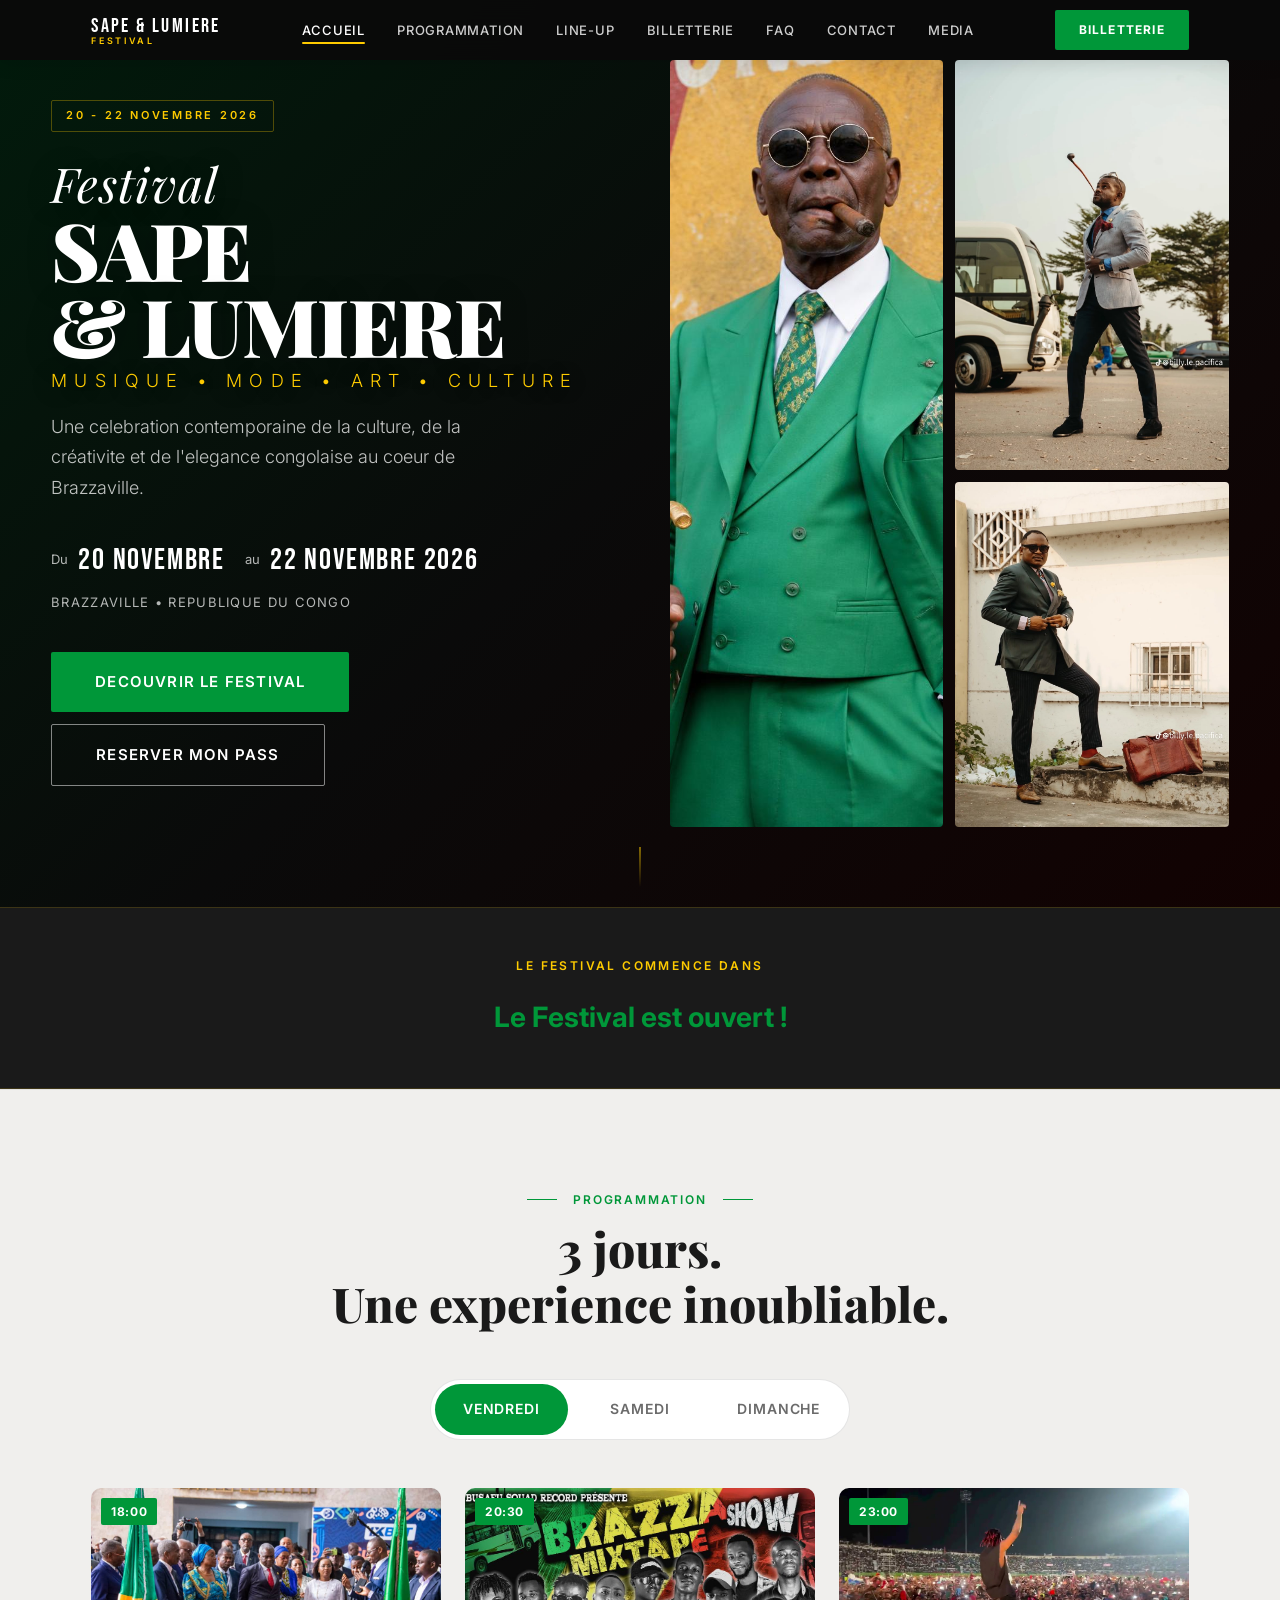
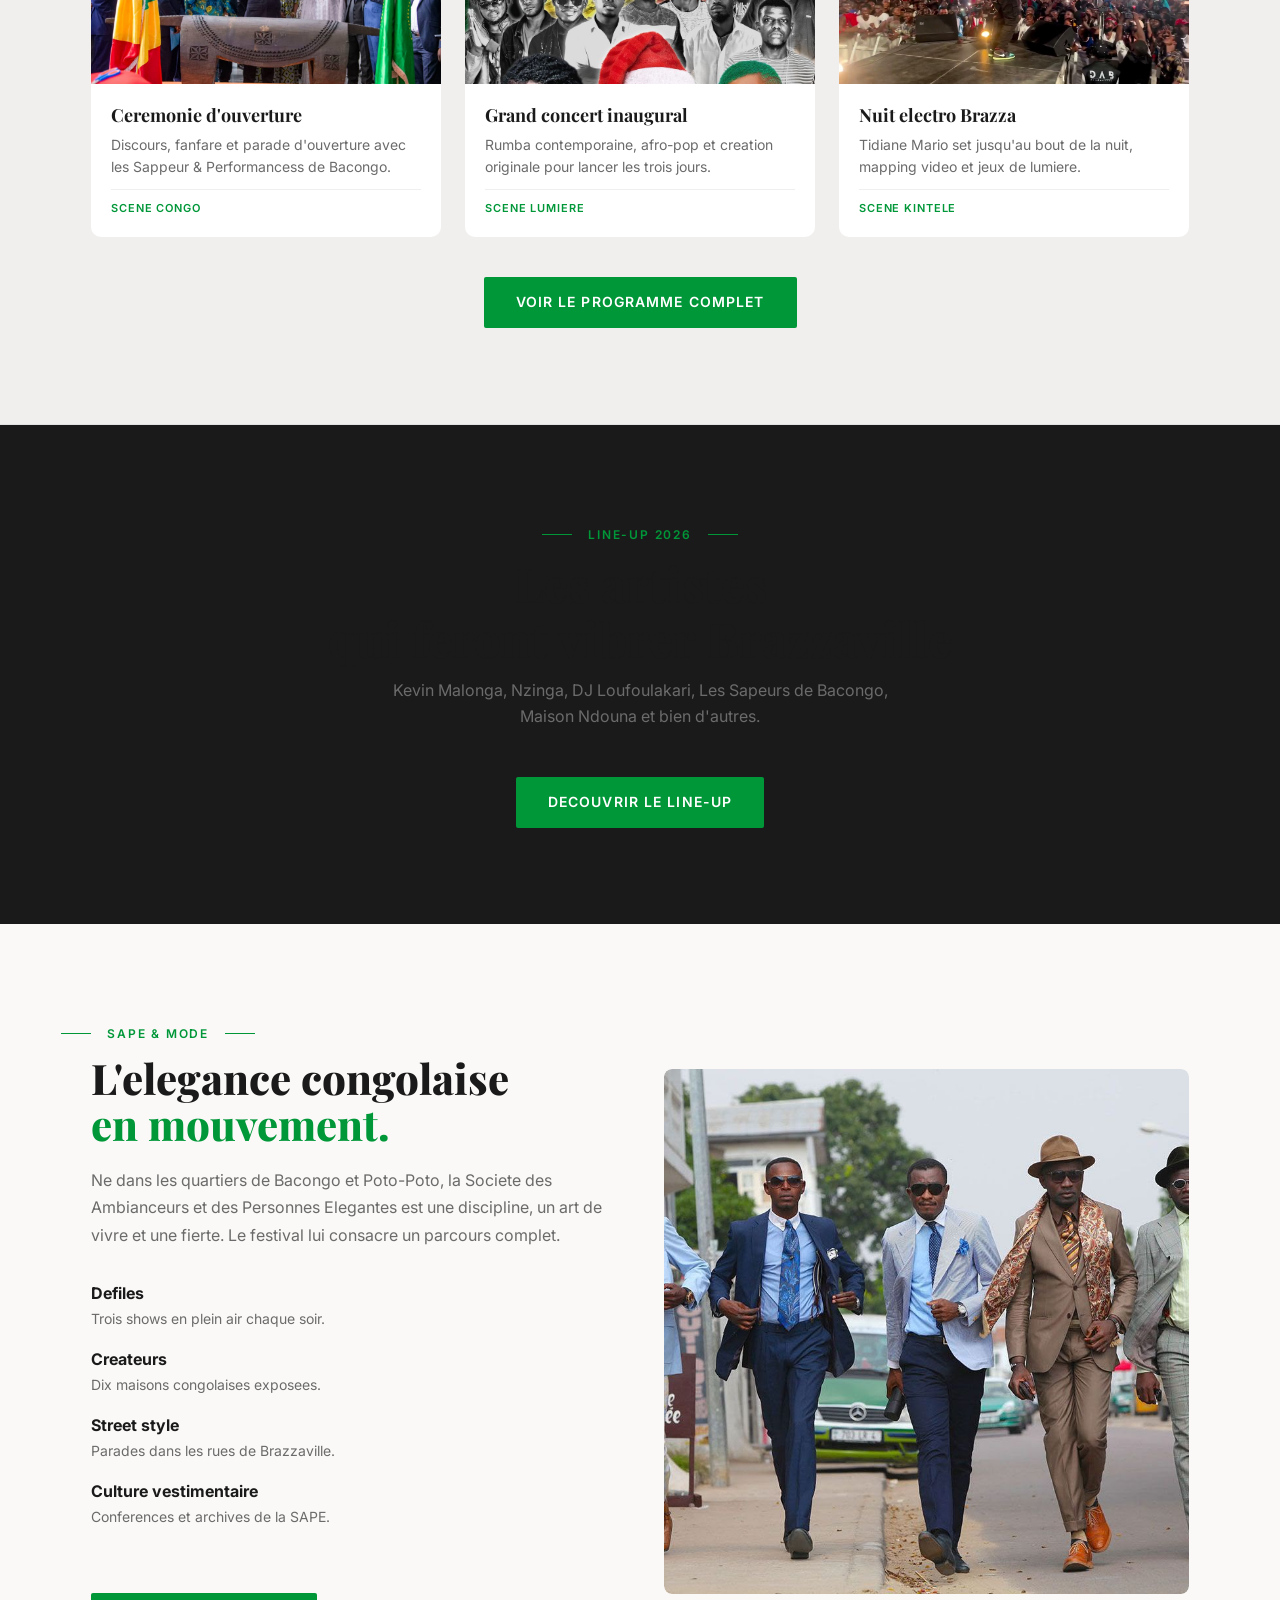
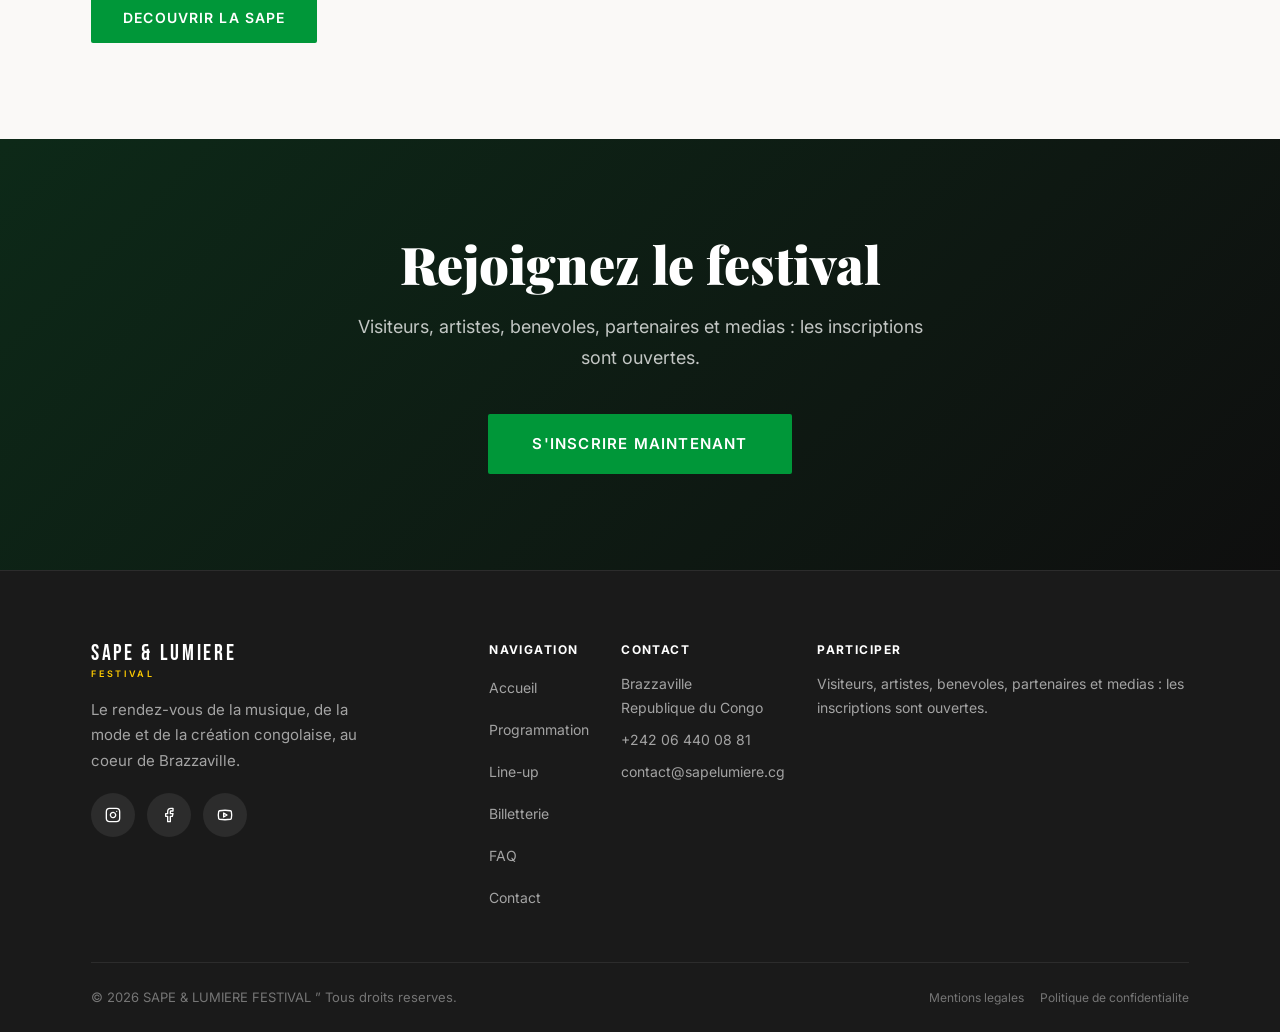
==== index.html @ 370b6640 "fix: corriger le format de la date dans la section héro" ====
﻿<!doctype html>
<html lang="fr">
  <head>
    <meta charset="UTF-8" />
    <meta name="viewport" content="width=device-width, initial-scale=1.0" />
    <title>Festival SAPE & LUMIERE ” Brazzaville, Congo</title>
    <meta
      name="description"
      content="Trois jours de musique, mode, art et culture Ã  Brazzaville. DÃ©couvrez la programmation, le line-up et rÃ©servez votre pass au festival SAPE & LUMIERE."
    />
    <meta
      property="og:title"
      content="Festival SAPE & LUMIERE ” Brazzaville, Congo"
    />
    <meta
      property="og:description"
      content="Une célebration contemporaine de la créativité et de l'élégance congolaise, du vendredi au dimanche à Brazzaville."
    />
    <meta property="og:type" content="website" />
    <meta name="twitter:card" content="summary_large_image" />
    <link rel="icon" href="public/favicon.ico" />
    <link rel="preconnect" href="https://fonts.googleapis.com" />
    <link rel="preconnect" href="https://fonts.gstatic.com" crossorigin />
    <link
      href="https://fonts.googleapis.com/css2?family=Bebas+Neue&family=Inter:wght@300;400;500;600;700;800&family=Playfair+Display:ital,wght@0,400;0,700;0,800;0,900;1,400&display=swap"
      rel="stylesheet"
    />
    <link rel="stylesheet" href="css/style.css" />
  </head>
  <body>
    <!-- HEADER -->
    <header class="header header--scrolled">
      <div class="header_inner">
        <a href="index.html" class="header_logo">
          <span class="header_logo-main">SAPE &amp; LUMIERE</span>
          <span class="header_logo-sub">Festival</span>
        </a>
        <nav class="header_nav">
          <ul class="header_menu">
            <li><a href="index.html" class="header_link active">Accueil</a></li>
            <li>
              <a href="#" class="header_link">Programmation</a>
            </li>
            <li><a href="#" class="header_link">Line-up</a></li>
            <li>
              <a href="#" class="header_link">Billetterie</a>
            </li>
            <li><a href="#" class="header_link">FAQ</a></li>
            <li><a href="#" class="header_link">Contact</a></li>
            <li><a href="#" class="header_link">Media</a></li>
          </ul>
        </nav>
        <a href="#" class="header_cta">Billetterie</a>
        <button
          class="header_hamburger"
          aria-label="Ouvrir le menu"
          aria-expanded="false"
        >
          <span class="header_hamburger-line"></span>
          <span class="header_hamburger-line"></span>
          <span class="header_hamburger-line"></span>
        </button>
      </div>
    </header>

    <!-- MOBILE MENU -->
    <div class="mobile-menu">
      <div class="mobile-menu_overlay"></div>
      <div class="mobile-menu_panel">
        <button class="mobile-menu_close" aria-label="Fermer le menu">
          &times;
        </button>
        <nav class="mobile-menu_list">
          <a href="index.html" class="mobile-menu_link">Accueil</a>
          <a href="#" class="mobile-menu_link">Programmation</a>
          <a href="#" class="mobile-menu_link">Line-up</a>
          <a href="#" class="mobile-menu_link">Billetterie</a>
          <a href="#" class="mobile-menu_link">FAQ</a>
          <a href="#" class="mobile-menu_link">Contact</a>
          <a href="#" class="mobile-menu_link">Media</a>
        </nav>
        <a href="#" class="mobile-menu_cta">Reserver mon pass</a>
      </div>
    </div>

    <main id="accueil">
      <!-- HERO -->
      <section class="hero">
        <div class="hero_bg"></div>
        <div class="hero_gradient"></div>
        <div class="hero_inner">
          <div class="hero_content">
            <span class="hero_badge">20 - 22 Novembre 2026</span>
            <h1 class="hero_title">
              <span class="hero_title-line hero_title-line--1">Festival</span>
              <span class="hero_title-line hero_title-line--2"
                >SAPE<br />&amp; LUMIERE</span
              >
              <span class="hero_title-line hero_title-line--3"
                >Musique &bull; Mode &bull; Art &bull; Culture</span
              >
            </h1>
            <p class="hero_tagline">
              Une celebration contemporaine de la culture, de la créativite et
              de l'elegance congolaise au coeur de Brazzaville.
            </p>
            <div class="hero_details">
              <div class="hero_date">
                <span class="hero_date-label">Du</span>
                <span class="hero_date-value">20 Novembre</span>
                <span class="hero_date-sep"></span>
                <span class="hero_date-label">au</span>
                <span class="hero_date-value">22 Novembre 2026</span>
              </div>
              <p class="hero_location">
                Brazzaville &bull; Republique du Congo
              </p>
            </div>
            <div class="hero_actions">
              <a href="#" class="btn btn--primary btn--lg"
                >Decouvrir le festival</a
              >
              <a href="#" class="btn btn--outline btn--lg">Reserver mon pass</a>
            </div>
          </div>
          <div class="hero_gallery">
            <div class="hero_gallery-item">
              <img
                class="hero_gallery-img"
                src="assets/images/sapeur-hero.jpg"
                alt="Sapeurs de Brazzaville"
                loading="eager"
                decoding="async"
              />
            </div>
            <div class="hero_gallery-item">
              <img
                class="hero_gallery-img"
                src="assets/images/fashion.jpg"
                alt="Mode et Sape"
                loading="lazy"
                decoding="async"
              />
            </div>
            <div class="hero_gallery-item">
              <img
                class="hero_gallery-img"
                src="assets/images/dance.jpg"
                alt="Danse et musique"
                loading="lazy"
                decoding="async"
              />
            </div>
          </div>
        </div>
        <div class="hero_scroll">
          <span class="hero_scroll-line"></span>
        </div>
      </section>

      <!-- COUNTDOWN -->
      <section class="countdown">
        <div class="container countdown_inner">
          <p class="countdown_label">Le festival commence dans</p>
          <div class="countdown_grid" id="countdown-timer" aria-live="polite">
            <div class="countdown_block">
              <span class="countdown_number">--</span>
              <span class="countdown_unit">Jours</span>
            </div>
            <span class="countdown_sep">:</span>
            <div class="countdown_block">
              <span class="countdown_number">--</span>
              <span class="countdown_unit">Heures</span>
            </div>
            <span class="countdown_sep">:</span>
            <div class="countdown_block">
              <span class="countdown_number">--</span>
              <span class="countdown_unit">Minutes</span>
            </div>
            <span class="countdown_sep">:</span>
            <div class="countdown_block">
              <span class="countdown_number">--</span>
              <span class="countdown_unit">Secondes</span>
            </div>
          </div>
        </div>
      </section>

      <!-- PROGRAMMATION TEASER -->
      <section class="programmation">
        <div class="container">
          <div class="section-header">
            <span class="section-header_tag">Programmation</span>
            <h2 class="section-header_title">
              3 jours.<br />Une experience inoubliable.
            </h2>
          </div>
          <div
            class="programmation_tabs"
            role="tablist"
            aria-label="Jours du festival"
          >
            <button
              class="programmation_tab active"
              data-day="Vendredi"
              role="tab"
              aria-selected="true"
            >
              Vendredi
            </button>
            <button
              class="programmation_tab"
              data-day="Samedi"
              role="tab"
              aria-selected="false"
            >
              Samedi
            </button>
            <button
              class="programmation_tab"
              data-day="Dimanche"
              role="tab"
              aria-selected="false"
            >
              Dimanche
            </button>
          </div>
          <div id="program-list" class="programmation_list"></div>
          <div style="text-align: center; margin-top: 40px">
            <a href="#" class="btn btn--primary">Voir le programme complet</a>
          </div>
        </div>
      </section>

      <!-- LINE-UP TEASER -->
      <section class="lineup">
        <div class="container">
          <div class="section-header">
            <span class="section-header_tag">Line-up 2026</span>
            <h2 class="section-header_title">
              Les artistes<br />qui feront vibrer Brazzaville
            </h2>
            <p class="section-header_desc">
              Kevin Malonga, Nzinga, DJ Loufoulakari, Les Sapeurs de Bacongo,
              Maison Ndouna et bien d'autres.
            </p>
          </div>
          <div style="text-align: center">
            <a href="#" class="btn btn--primary">Decouvrir le line-up</a>
          </div>
        </div>
      </section>

      <!-- SAPE & MODE -->
      <section class="sape">
        <div class="container">
          <div class="sape_inner">
            <div class="sape_text">
              <span class="section-header_tag">Sape &amp; mode</span>
              <h2 class="sape_title">
                L'elegance congolaise<br /><span class="sape_accent"
                  >en mouvement.</span
                >
              </h2>
              <p class="sape_desc">
                Ne dans les quartiers de Bacongo et Poto-Poto, la Societe des
                Ambianceurs et des Personnes Elegantes est une discipline, un
                art de vivre et une fierte. Le festival lui consacre un parcours
                complet.
              </p>
              <ul class="sape_list">
                <li class="sape_list-item">
                  <strong>Defiles</strong>
                  <p>Trois shows en plein air chaque soir.</p>
                </li>
                <li class="sape_list-item">
                  <strong>Createurs</strong>
                  <p>Dix maisons congolaises exposees.</p>
                </li>
                <li class="sape_list-item">
                  <strong>Street style</strong>
                  <p>Parades dans les rues de Brazzaville.</p>
                </li>
                <li class="sape_list-item">
                  <strong>Culture vestimentaire</strong>
                  <p>Conferences et archives de la SAPE.</p>
                </li>
              </ul>
              <a href="#" class="btn btn--primary" style="margin-top: 2rem"
                >Decouvrir la SAPE</a
              >
            </div>
            <div class="sape_image">
              <img
                src="assets/images/sape-street.jpeg"
                alt="Sapeurs en pleine parade dans les rues de Brazzaville"
                loading="lazy"
                decoding="async"
              />
            </div>
          </div>
        </div>
      </section>

      <!-- INSCRIPTION CTA -->
      <section class="inscription">
        <div class="container inscription_inner">
          <h2 class="inscription_title">Rejoignez le festival</h2>
          <p class="inscription_desc">
            Visiteurs, artistes, benevoles, partenaires et medias : les
            inscriptions sont ouvertes.
          </p>
          <div class="inscription_action">
            <a href="#" class="btn btn--primary btn--lg"
              >S'inscrire maintenant</a
            >
          </div>
        </div>
      </section>

      <!-- PARTENAIRES -->
      <!--section
        class="partenaires"
        style="padding-top: calc(var(--header-h) + 40px)"
      >
        <div class="container">
          <div class="section-header">
            <span class="section-header_tag">Partenaires</span>
            <h2 class="section-header_title">Ils nous font confiance</h2>
            <p class="section-header_desc">
              Sponsors, partenaires institutionnels et medias accompagnent la
              premiere edition.
            </p>
          </div>
          <div class="partenaires_grid">
            <div class="partenaire-card revealed">
              <img
                class="partenaire-card_logo"
                src="assets/partenaire/logo-unesco.jpg"
                alt="UNESCO"
                loading="lazy"
                decoding="async"
              />
            </div>
            <div class="partenaire-card revealed">
              <img
                class="partenaire-card_logo"
                src="assets/partenaire/congo-telecom-logo.webp"
                alt="Congo Telecom"
                loading="lazy"
                decoding="async"
              />
            </div>
            <div class="partenaire-card revealed">
              <img
                class="partenaire-card_logo"
                src="assets/partenaire/bci.png"
                alt="BCI"
                loading="lazy"
                decoding="async"
              />
            </div>
            <div class="partenaire-card revealed">
              <img
                class="partenaire-card_logo"
                src="assets/partenaire/Airtel_logo.jpg"
                alt="Airtel"
                loading="lazy"
                decoding="async"
              />
            </div>
            <div class="partenaire-card revealed">
              <img
                class="partenaire-card_logo"
                src="assets/partenaire/Logo_TotalEnergies.svg"
                alt="TotalEnergies"
                loading="lazy"
                decoding="async"
              />
            </div>
            <div class="partenaire-card revealed">
              <img
                class="partenaire-card_logo"
                src="assets/partenaire/logo-nsia.webp"
                alt="NSIA"
                loading="lazy"
                decoding="async"
              />
            </div>
            <div class="partenaire-card revealed">
              <img
                class="partenaire-card_logo"
                src="assets/partenaire/arpce.png"
                alt="ARPCE"
                loading="lazy"
                decoding="async"
              />
            </div>
            <div class="partenaire-card revealed">
              <img
                class="partenaire-card_logo"
                src="assets/partenaire/snpc.webp"
                alt="SNPC"
                loading="lazy"
                decoding="async"
              />
            </div>
            <div class="partenaire-card revealed">
              <img
                class="partenaire-card_logo"
                src="assets/partenaire/Ocean-du-Nord.png"
                alt="Ocean du Nord"
                loading="lazy"
                decoding="async"
              />
            </div>
            <div class="partenaire-card revealed">
              <img
                class="partenaire-card_logo"
                src="assets/partenaire/canal.png"
                alt="Canal"
                loading="lazy"
                decoding="async"
              />
            </div>
            <div class="partenaire-card revealed">
              <img
                class="partenaire-card_logo"
                src="assets/partenaire/logo_francophonie.png"
                alt="Francophonie"
                loading="lazy"
                decoding="async"
              />
            </div>
            <div class="partenaire-card revealed">
              <img
                class="partenaire-card_logo"
                src="assets/partenaire/armoirie-congo.png"
                alt="Armoiries du Congo"
                loading="lazy"
                decoding="async"
              />
            </div>
            <div class="partenaire-card revealed">
              <img
                class="partenaire-card_logo"
                src="assets/partenaire/logo-vivalcongo-1.jpg"
                alt="Viva l'Congo"
                loading="lazy"
                decoding="async"
              />
            </div>
            <div class="partenaire-card revealed">
              <img
                class="partenaire-card_logo"
                src="assets/partenaire/Logo_Mayo.png"
                alt="Mayo"
                loading="lazy"
                decoding="async"
              />
            </div>
          </div>
        </div>
      </section-->
    </main>

    <!-- FOOTER -->
    <footer class="footer">
      <div class="container">
        <div class="footer_top">
          <div>
            <div class="footer_logo">
              <span class="footer_logo-main">SAPE &amp; LUMIERE</span>
              <span class="footer_logo-sub">Festival</span>
            </div>
            <p class="footer_tagline">
              Le rendez-vous de la musique, de la mode et de la création
              congolaise, au coeur de Brazzaville.
            </p>
            <div class="footer_socials">
              <a href="#" class="footer_social" aria-label="Instagram">
                <svg
                  xmlns="http://www.w3.org/2000/svg"
                  width="16"
                  height="16"
                  viewBox="0 0 24 24"
                  fill="none"
                  stroke="currentColor"
                  stroke-width="2"
                  stroke-linecap="round"
                  stroke-linejoin="round"
                >
                  <rect width="20" height="20" x="2" y="2" rx="5" ry="5" />
                  <path d="M16 11.37A4 4 0 1 1 12.63 8 4 4 0 0 1 16 11.37z" />
                  <line x1="17.5" x2="17.51" y1="6.5" y2="6.5" />
                </svg>
              </a>
              <a href="#" class="footer_social" aria-label="Facebook">
                <svg
                  xmlns="http://www.w3.org/2000/svg"
                  width="16"
                  height="16"
                  viewBox="0 0 24 24"
                  fill="none"
                  stroke="currentColor"
                  stroke-width="2"
                  stroke-linecap="round"
                  stroke-linejoin="round"
                >
                  <path
                    d="M18 2h-3a5 5 0 0 0-5 5v3H7v4h3v8h4v-8h3l1-4h-4V7a1 1 0 0 1 1-1h3z"
                  />
                </svg>
              </a>
              <a href="#" class="footer_social" aria-label="YouTube">
                <svg
                  xmlns="http://www.w3.org/2000/svg"
                  width="16"
                  height="16"
                  viewBox="0 0 24 24"
                  fill="none"
                  stroke="currentColor"
                  stroke-width="2"
                  stroke-linecap="round"
                  stroke-linejoin="round"
                >
                  <path
                    d="M2.5 17a24.12 24.12 0 0 1 0-10 2 2 0 0 1 1.4-1.4 49.56 49.56 0 0 1 16.2 0A2 2 0 0 1 21.5 7a24.12 24.12 0 0 1 0 10 2 2 0 0 1-1.4 1.4 49.55 49.55 0 0 1-16.2 0A2 2 0 0 1 2.5 17"
                  />
                  <path d="m10 15 5-3-5-3z" />
                </svg>
              </a>
            </div>
          </div>
          <div class="footer_nav">
            <div>
              <h4 class="footer_col-title">Navigation</h4>
              <ul class="footer_list">
                <li><a href="index.html">Accueil</a></li>
                <li><a href="#">Programmation</a></li>
                <li><a href="#">Line-up</a></li>
                <li><a href="#">Billetterie</a></li>
                <li><a href="#">FAQ</a></li>
                <li><a href="#">Contact</a></li>
              </ul>
            </div>
            <div>
              <h4 class="footer_col-title">Contact</h4>
              <p class="footer_address">Brazzaville<br />Republique du Congo</p>
              <p class="footer_address">
                <a
                  href="https://wa.me/242064400881"
                  target="_blank"
                  rel="noopener noreferrer"
                  style="color: inherit"
                  >+242 06 440 08 81</a
                >
              </p>
              <p class="footer_address">
                <a href="mailto:contact@sapelumiere.cg" style="color: inherit"
                  >contact@sapelumiere.cg</a
                >
              </p>
            </div>
            <div>
              <h4 class="footer_col-title">Participer</h4>
              <p class="footer_address">
                Visiteurs, artistes, benevoles, partenaires et medias : les
                inscriptions sont ouvertes.
              </p>
            </div>
          </div>
        </div>
        <div class="footer_bottom">
          <p class="footer_copy">
            &copy; 2026 SAPE &amp; LUMIERE FESTIVAL ” Tous droits reserves.
          </p>
          <div class="footer_legal">
            <a href="#">Mentions legales</a>
            <a href="#">Politique de confidentialite</a>
          </div>
        </div>
      </div>
    </footer>

    <!-- SCROLL TO TOP -->
    <button class="scroll-top" aria-label="Retour en haut">
      <svg
        xmlns="http://www.w3.org/2000/svg"
        width="20"
        height="20"
        viewBox="0 0 24 24"
        fill="none"
        stroke="currentColor"
        stroke-width="2"
        stroke-linecap="round"
        stroke-linejoin="round"
      >
        <path d="m18 15-6-6-6 6" />
      </svg>
    </button>

    <script src="js/main.js"></script>
  </body>
</html>
---- css/style.css ----
﻿/* ============================================================
   FESTIVAL SAPE & LUMIERE — Premium CSS
   Mobile-first | Fluid responsive | No frameworks
   ============================================================ */

/* --- RESET --- */
*, *::before, *::after { margin: 0; padding: 0; box-sizing: border-box; }
html { scroll-behavior: smooth; -webkit-text-size-adjust: 100%; scroll-padding-top: 80px; }
body {
  font-family: 'Inter', -apple-system, BlinkMacSystemFont, sans-serif;
  font-size: clamp(14px, 1rem + 0.2vw, 16px); line-height: 1.6;
  color: #1a1a1a; background: #faf9f7;
  -webkit-font-smoothing: antialiased; overflow-x: hidden;
}
img { max-width: 100%; height: auto; display: block; }
a { text-decoration: none; color: inherit; }
button { border: none; background: none; cursor: pointer; font: inherit; color: inherit; }
ul, ol { list-style: none; }
h1, h2, h3, h4 { font-family: 'Playfair Display', Georgia, serif; line-height: 1.15; overflow-wrap: break-word; }

/* --- VARIABLES --- */
:root {
  --green: #009739; --green-dark: #006b28;
  --yellow: #FECB00; --yellow-dark: #d4a800;
  --red: #CE1126; --red-dark: #a30d1e;
  --black: #0a0a0a; --anthracite: #1a1a1a; --charcoal: #2a2a2a;
  --gray: #6b6b6b; --gray-light: #b0b0b0; --gray-bg: #f0efed;
  --cream: #faf9f7; --white: #ffffff;
  --gold: #c9a84c; --gold-light: #e0c97f;
  --container: 1200px;
  --gutter: clamp(16px, 4vw, 60px);
  --header-h: 60px;
  --ease: cubic-bezier(0.25, 0.46, 0.45, 0.94);
  --ease-out: cubic-bezier(0.22, 0.61, 0.36, 1);
  --safe-top: env(safe-area-inset-top, 0px);
  --safe-bottom: env(safe-area-inset-bottom, 0px);
}

/* --- CONTAINER --- */
.container { width: 100%; max-width: var(--container); margin: 0 auto; padding-inline: var(--gutter); }

/* --- BUTTONS --- */
.btn {
  display: inline-flex; align-items: center; justify-content: center; gap: 10px;
  padding: clamp(12px, 2vw, 14px) clamp(20px, 4vw, 32px);
  font-family: 'Inter', sans-serif; font-size: clamp(12px, 1.4vw, 14px);
  font-weight: 600; letter-spacing: 0.08em; text-transform: uppercase;
  border-radius: 2px; transition: all 0.3s var(--ease); cursor: pointer;
  white-space: nowrap; min-height: 44px;
}
.btn--primary { background: var(--green); color: var(--white); }
.btn--primary:hover { background: var(--green-dark); transform: translateY(-1px); box-shadow: 0 8px 25px rgba(0,151,57,0.3); }
.btn--outline { background: transparent; color: var(--white); border: 1px solid rgba(255,255,255,0.5); }
.btn--outline:hover { border-color: var(--white); background: rgba(255,255,255,0.1); }
.btn--whatsapp { background: #25d366; color: var(--white); width: 100%; }
.btn--whatsapp:hover { background: #1da851; transform: translateY(-1px); box-shadow: 0 8px 25px rgba(37,211,102,0.3); }
.btn--lg { padding: clamp(14px, 2.5vw, 18px) clamp(28px, 5vw, 44px); font-size: clamp(13px, 1.5vw, 15px); }
.btn_icon { width: 20px; height: 20px; flex-shrink: 0; }

/* --- SECTION HEADER --- */
.section-header { text-align: center; margin-bottom: clamp(24px, 5vw, 48px); }
.section-header_tag {
  display: inline-block; font-family: 'Inter', sans-serif;
  font-size: clamp(10px, 1.2vw, 12px); font-weight: 600;
  letter-spacing: 0.15em; text-transform: uppercase; color: var(--green);
  margin-bottom: 12px; position: relative; padding: 0 16px;
}
.section-header_tag::before, .section-header_tag::after {
  content: ''; position: absolute; top: 50%; width: 30px; height: 1px; background: var(--green);
}
.section-header_tag::before { right: 100%; }
.section-header_tag::after { left: 100%; }
.section-header_title { font-size: clamp(24px, 5vw, 48px); font-weight: 800; color: var(--anthracite); margin-bottom: 12px; }
.section-header_desc { font-size: clamp(14px, 1.8vw, 16px); color: var(--gray); max-width: 520px; margin: 0 auto; line-height: 1.6; }
.section-header--light .section-header_tag { color: var(--yellow); }
.section-header--light .section-header_tag::before, .section-header--light .section-header_tag::after { background: var(--yellow); }
.section-header--light .section-header_title { color: var(--white); }
.section-header--light .section-header_desc { color: var(--gray-light); }

/* ============================================================
   HEADER
   ============================================================ */
.header {
  position: fixed; top: 0; left: 0; right: 0; z-index: 1000;
  height: var(--header-h); transition: all 0.35s var(--ease);
  background: transparent; padding-top: var(--safe-top);
}
.header--scrolled {
  background: rgba(10,10,10,0.95); backdrop-filter: blur(12px); -webkit-backdrop-filter: blur(12px);
  box-shadow: 0 1px 20px rgba(0,0,0,0.15);
}
.header_inner {
  display: flex; align-items: center; justify-content: space-between;
  max-width: var(--container); margin: 0 auto; padding-inline: var(--gutter); height: 100%;
}
.header_logo { display: flex; flex-direction: column; line-height: 1; }
.header_logo-main {
  font-family: 'Bebas Neue', 'Playfair Display', sans-serif; font-size: clamp(17px, 2.5vw, 20px);
  letter-spacing: 0.12em; color: var(--white); line-height: 1;
}
.header_logo-sub {
  font-family: 'Inter', sans-serif; font-size: clamp(7px, 1vw, 9px); font-weight: 600;
  letter-spacing: 0.3em; color: var(--yellow); text-transform: uppercase;
}
.header_nav { display: none; }
.header_menu { display: flex; gap: clamp(16px, 2.5vw, 32px); }
.header_link {
  font-size: clamp(11px, 1.2vw, 13px); font-weight: 500;
  letter-spacing: 0.06em; text-transform: uppercase;
  color: rgba(255,255,255,0.8); transition: color 0.3s;
  position: relative; padding: 4px 0;
}
.header_link:hover, .header_link.active { color: var(--white); }
.header_link.active::after {
  content: ''; position: absolute; bottom: -2px; left: 0; right: 0; height: 2px;
  background: var(--yellow); border-radius: 1px;
}
.header_cta {
  display: none; padding: 10px 24px; background: var(--green); color: var(--white);
  font-size: 12px; font-weight: 700; letter-spacing: 0.1em; text-transform: uppercase;
  border-radius: 2px; transition: all 0.3s var(--ease); min-height: 40px;
}
.header_cta:hover { background: var(--green-dark); }
.header_hamburger {
  display: flex; flex-direction: column; gap: 5px; padding: 8px;
  z-index: 10; min-width: 44px; min-height: 44px; align-items: center; justify-content: center;
}
.header_hamburger-line {
  width: 22px; height: 2px; background: var(--white); border-radius: 1px;
  transition: all 0.3s var(--ease);
}
.header_hamburger[aria-expanded="true"] .header_hamburger-line:nth-child(1) { transform: translateY(7px) rotate(45deg); }
.header_hamburger[aria-expanded="true"] .header_hamburger-line:nth-child(2) { opacity: 0; }
.header_hamburger[aria-expanded="true"] .header_hamburger-line:nth-child(3) { transform: translateY(-7px) rotate(-45deg); }

/* --- MOBILE MENU --- */
.mobile-menu { position: fixed; inset: 0; z-index: 2000; pointer-events: none; visibility: hidden; }
.mobile-menu.open { pointer-events: auto; visibility: visible; }
.mobile-menu_overlay {
  position: absolute; inset: 0; background: rgba(0,0,0,0.6); opacity: 0;
  transition: opacity 0.35s var(--ease);
}
.mobile-menu.open .mobile-menu_overlay { opacity: 1; }
.mobile-menu_panel {
  position: absolute; top: 0; right: 0; bottom: 0;
  width: min(85vw, 380px);
  background: var(--anthracite); transform: translateX(100%);
  transition: transform 0.4s var(--ease-out); padding: 24px;
  padding-top: calc(24px + var(--safe-top));
  padding-bottom: calc(24px + var(--safe-bottom));
  display: flex; flex-direction: column; overflow-y: auto; -webkit-overflow-scrolling: touch;
}
.mobile-menu.open .mobile-menu_panel { transform: translateX(0); }
.mobile-menu_close {
  align-self: flex-end; font-size: 32px; color: var(--white); padding: 8px;
  margin-bottom: 24px; min-width: 44px; min-height: 44px;
  display: flex; align-items: center; justify-content: center;
}
.mobile-menu_list { display: flex; flex-direction: column; }
.mobile-menu_link {
  padding: 14px 0; font-family: 'Playfair Display', serif;
  font-size: clamp(20px, 5vw, 22px); font-weight: 600; color: var(--white);
  border-bottom: 1px solid rgba(255,255,255,0.08); transition: color 0.3s;
  min-height: 48px; display: flex; align-items: center;
}
.mobile-menu_link:hover { color: var(--yellow); }
.mobile-menu_cta {
  display: block; margin-top: 24px; padding: 16px; text-align: center;
  background: var(--green); color: var(--white); font-size: 14px; font-weight: 700;
  letter-spacing: 0.1em; text-transform: uppercase; border-radius: 2px; min-height: 52px;
}

/* ============================================================
   HERO
   ============================================================ */
.hero {
  position: relative; min-height: 100vh; min-height: 100dvh;
  display: flex; align-items: center; overflow: hidden;
  padding: calc(var(--header-h) + var(--safe-top)) var(--gutter) clamp(40px, 8vw, 80px);
}
.hero_bg { position: absolute; inset: 0; z-index: 0; background: var(--black); }
.hero_gradient {
  position: absolute; inset: 0; z-index: 0;
  background: linear-gradient(135deg, rgba(0,30,12,0.85) 0%, rgba(10,10,10,0.9) 50%, rgba(20,0,0,0.8) 100%);
}
.hero_pattern { display: none; }
.hero_inner {
  position: relative; z-index: 1; width: 100%; max-width: var(--container);
  margin: 0 auto; display: grid; grid-template-columns: 1fr;
  gap: clamp(24px, 5vw, 48px); align-items: center;
}
.hero_content { text-align: left; }
.hero_badge {
  display: inline-block; font-size: clamp(9px, 1.2vw, 11px); font-weight: 600;
  letter-spacing: 0.25em; text-transform: uppercase; color: var(--yellow);
  border: 1px solid rgba(254,203,0,0.3); padding: 6px 14px;
  margin-bottom: clamp(16px, 3vw, 24px); border-radius: 2px;
}
.hero_title { margin-bottom: clamp(12px, 2.5vw, 20px); }
.hero_title-line {
  display: block; font-family: 'Playfair Display', serif; color: var(--white);
  text-shadow: 0 2px 30px rgba(0,0,0,0.3);
}
.hero_title-line--1 { font-size: clamp(24px, 6vw, 48px); font-weight: 400; font-style: italic; letter-spacing: 0.02em; }
.hero_title-line--2 { font-size: clamp(36px, 10vw, 80px); font-weight: 900; letter-spacing: -0.02em; line-height: 0.95; }
.hero_title-line--3 {
  font-size: clamp(10px, 2.5vw, 18px); font-family: 'Inter', sans-serif; font-weight: 300;
  letter-spacing: 0.4em; text-transform: uppercase; color: var(--yellow); margin-top: 8px;
}
.hero_tagline {
  font-size: clamp(13px, 2vw, 18px); font-weight: 300; color: rgba(255,255,255,0.75);
  line-height: 1.7; margin-bottom: clamp(20px, 4vw, 32px); max-width: 440px;
}
.hero_details { margin-bottom: clamp(24px, 5vw, 40px); }
.hero_date { display: flex; flex-wrap: wrap; align-items: center; gap: 6px 10px; margin-bottom: 8px; }
.hero_date-label { font-size: clamp(12px, 1.5vw, 13px); color: rgba(255,255,255,0.7); font-weight: 400; }
.hero_date-value { font-family: 'Bebas Neue', sans-serif; font-size: clamp(18px, 4vw, 30px); color: var(--white); letter-spacing: 0.06em; }
.hero_date-sep { font-size: 13px; color: var(--yellow); }
.hero_location { font-size: clamp(11px, 1.5vw, 13px); color: rgba(255,255,255,0.7); letter-spacing: 0.1em; text-transform: uppercase; }
.hero_actions { display: flex; flex-wrap: wrap; gap: 12px; }
.hero_gallery { display: grid; grid-template-columns: 1fr 1fr; gap: 8px; }
.hero_gallery-item { border-radius: 4px; overflow: hidden; position: relative; }
.hero_gallery-item:nth-child(1) { grid-row: span 2; }
.hero_gallery-img { width: 100%; height: 100%; object-fit: cover; display: block; min-height: 100px; }
.hero_gallery-item:nth-child(1) .hero_gallery-img { min-height: 200px; }
.hero_scroll { position: absolute; bottom: 20px; left: 50%; transform: translateX(-50%); z-index: 1; }
.hero_scroll-line {
  display: block; width: 1px; height: 40px;
  background: linear-gradient(180deg, var(--yellow), transparent);
  animation: scrollPulse 2s ease-in-out infinite;
}
@keyframes scrollPulse { 0%, 100% { opacity: 0.3; } 50% { opacity: 1; } }

/* ============================================================
   COUNTDOWN
   ============================================================ */
.countdown {
  background: var(--anthracite); padding: clamp(32px, 6vw, 48px) 0;
  border-top: 1px solid rgba(254,203,0,0.15); border-bottom: 1px solid rgba(254,203,0,0.15);
}
.countdown_inner { text-align: center; }
.countdown_label {
  font-size: clamp(10px, 1.5vw, 12px); font-weight: 600;
  letter-spacing: 0.2em; text-transform: uppercase;
  color: var(--yellow); margin-bottom: clamp(12px, 3vw, 20px);
}
.countdown_grid {
  display: flex; justify-content: center; align-items: center;
  gap: clamp(8px, 2vw, 24px); flex-wrap: wrap;
}
.countdown_block { text-align: center; }
.countdown_number {
  font-family: 'Bebas Neue', sans-serif; font-size: clamp(36px, 8vw, 72px);
  font-weight: 400; color: var(--white); line-height: 1;
  background: linear-gradient(135deg, var(--white) 0%, var(--gold-light) 100%);
  -webkit-background-clip: text; background-clip: text;
  -webkit-text-fill-color: transparent; min-width: 60px;
}
.countdown_unit {
  font-size: clamp(8px, 1.2vw, 10px); font-weight: 600;
  letter-spacing: 0.2em; text-transform: uppercase; color: var(--gray-light); margin-top: 4px;
}
.countdown_sep {
  font-family: 'Bebas Neue', sans-serif; font-size: clamp(24px, 5vw, 40px);
  color: var(--yellow); margin-bottom: 16px;
}

/* ============================================================
   PROGRAMMATION
   ============================================================ */
.programmation { padding: clamp(48px, 8vw, 96px) 0; background: var(--gray-bg); border-top: 1px solid rgba(0,0,0,0.06); border-bottom: 1px solid rgba(0,0,0,0.06); overflow: hidden; }
.programmation_tabs {
  margin-top: 24px; display: flex; max-width: 420px; margin-inline: auto;
  gap: 6px; border-radius: 9999px; border: 1px solid rgba(0,0,0,0.1);
  background: var(--white); padding: 4px; flex-wrap: nowrap;
  margin-bottom: clamp(24px, 5vw, 48px);
}
.programmation_tab {
  flex: 1; padding: clamp(10px, 2vw, 14px) clamp(12px, 3vw, 24px);
  font-family: 'Inter', sans-serif; font-size: clamp(12px, 1.5vw, 14px);
  font-weight: 600; letter-spacing: 0.06em; text-transform: uppercase;
  color: var(--gray); border: none; border-radius: 9999px;
  transition: all 0.3s var(--ease); cursor: pointer; min-height: 44px;
}
.programmation_tab:hover { color: var(--anthracite); }
.programmation_tab.active { background: var(--green); color: var(--white); }
.programmation_list {
  display: grid; grid-template-columns: repeat(auto-fill, minmax(min(100%, 280px), 1fr));
  gap: clamp(12px, 3vw, 24px);
}

/* --- Program Cards (JS rendered) --- */
.program-card {
  background: var(--white); border-radius: 10px; overflow: hidden;
  transition: transform 0.35s var(--ease), box-shadow 0.35s var(--ease);
  display: flex; flex-direction: column;
}
.program-card:hover { transform: translateY(-4px); box-shadow: 0 12px 32px rgba(0,0,0,0.08); }
.program-card_img {
  position: relative; width: 100%; aspect-ratio: 16/9; overflow: hidden;
}
.program-card_img img { width: 100%; height: 100%; object-fit: cover; }
.program-card_badge {
  position: absolute; top: 10px; left: 10px;
  background: var(--green); color: var(--white);
  font-size: clamp(10px, 1.2vw, 12px); font-weight: 700;
  letter-spacing: 0.05em; padding: 4px 10px; border-radius: 2px;
}
.program-card_body { padding: clamp(12px, 3vw, 20px); flex: 1; display: flex; flex-direction: column; }
.program-card_body h3 {
  font-family: 'Playfair Display', serif; font-size: clamp(15px, 2vw, 18px);
  font-weight: 700; color: var(--anthracite); margin-bottom: 6px; line-height: 1.3;
}
.program-card_desc {
  font-size: clamp(12px, 1.4vw, 14px); color: var(--gray); line-height: 1.6; flex: 1;
}
.program-card_scene {
  margin-top: 10px; padding-top: 10px; border-top: 1px solid var(--gray-bg);
  font-size: clamp(10px, 1.2vw, 11px); font-weight: 600;
  letter-spacing: 0.08em; text-transform: uppercase; color: var(--green);
}

/* ============================================================
   LINEUP
   ============================================================ */
.lineup { padding: clamp(48px, 8vw, 96px) 0; background: var(--anthracite); overflow: hidden; }
.lineup_filters {
  display: flex; justify-content: center; flex-wrap: wrap;
  gap: clamp(6px, 1.5vw, 10px); margin-bottom: clamp(24px, 5vw, 48px);
}
.lineup_filter {
  padding: clamp(8px, 1.5vw, 10px) clamp(14px, 3vw, 24px);
  font-size: clamp(11px, 1.2vw, 13px); font-weight: 500;
  letter-spacing: 0.06em; text-transform: uppercase;
  color: rgba(255,255,255,0.6); border: 1px solid rgba(255,255,255,0.15);
  border-radius: 2px; transition: all 0.3s var(--ease); cursor: pointer; min-height: 40px;
}
.lineup_filter:hover { color: var(--white); border-color: rgba(255,255,255,0.4); }
.lineup_filter.active { background: var(--yellow); color: var(--black); border-color: var(--yellow); }
.lineup_grid {
  display: grid; grid-template-columns: repeat(auto-fill, minmax(min(100%, 240px), 1fr));
  gap: clamp(12px, 3vw, 24px);
}

/* --- Artist Cards (JS rendered) --- */
.artist-card {
  background: var(--charcoal); border-radius: 10px; overflow: hidden;
  transition: transform 0.35s var(--ease), box-shadow 0.35s var(--ease);
}
.artist-card:hover { transform: translateY(-4px); box-shadow: 0 12px 32px rgba(0,0,0,0.2); }
.artist-card_img-wrap { position: relative; aspect-ratio: 3/4; overflow: hidden; }
.artist-card_img {
  width: 100%; height: 100%; object-fit: cover;
  transition: transform 0.6s var(--ease);
}
.artist-card:hover .artist-card_img { transform: scale(1.05); }
.artist-card_cat {
  position: absolute; bottom: 10px; left: 10px;
  background: rgba(0,0,0,0.7); color: var(--yellow);
  font-size: clamp(9px, 1.1vw, 10px); font-weight: 600;
  letter-spacing: 0.1em; text-transform: uppercase;
  padding: 4px 10px; border-radius: 2px;
}
.artist-card_body { padding: clamp(12px, 3vw, 16px); }
.artist-card_name {
  font-family: 'Playfair Display', serif; font-size: clamp(15px, 2vw, 18px);
  font-weight: 700; color: var(--white); margin-bottom: 4px;
}
.artist-card_meta { font-size: clamp(11px, 1.3vw, 13px); color: var(--gray-light); }

/* ============================================================
   SAPE & MODE SECTION (index.html)
   ============================================================ */
.sape { padding: clamp(48px, 8vw, 96px) 0; background: var(--cream); overflow: hidden; }
.sape_inner {
  display: grid; grid-template-columns: 1fr; gap: clamp(24px, 5vw, 48px); align-items: center;
}
.sape_text {}
.sape_title {
  font-size: clamp(24px, 5vw, 42px); font-weight: 800;
  color: var(--anthracite); margin-bottom: clamp(12px, 3vw, 20px); line-height: 1.1;
}
.sape_accent { color: var(--green); }
.sape_desc {
  font-size: clamp(14px, 1.8vw, 16px); color: var(--gray);
  line-height: 1.7; margin-bottom: clamp(20px, 4vw, 32px);
}
.sape_list {
  display: flex; flex-direction: column; gap: clamp(12px, 2vw, 16px);
  margin-bottom: clamp(20px, 4vw, 32px);
}
.sape_list-item strong {
  display: block; font-size: clamp(14px, 1.6vw, 16px); color: var(--anthracite);
  margin-bottom: 2px;
}
.sape_list-item p { font-size: clamp(13px, 1.5vw, 14px); color: var(--gray); }
.sape_image { border-radius: 8px; overflow: hidden; }
.sape_image img { width: 100%; height: 100%; object-fit: cover; border-radius: 8px; min-height: 200px; }

/* ============================================================
   INSCRIPTION CTA
   ============================================================ */
.inscription {
  padding: clamp(48px, 8vw, 96px) 0;
  background: linear-gradient(135deg, rgba(0,30,12,0.95), rgba(10,10,10,0.98));
  position: relative; overflow: hidden;
}
.inscription_inner { text-align: center; max-width: 700px; margin: 0 auto; }
.inscription_title {
  font-size: clamp(28px, 6vw, 52px); font-weight: 900;
  color: var(--white); margin-bottom: clamp(12px, 3vw, 20px); line-height: 1.1;
}
.inscription_desc {
  font-size: clamp(14px, 2vw, 18px); color: rgba(255,255,255,0.75);
  line-height: 1.7; margin-bottom: clamp(24px, 5vw, 40px);
}
.inscription_action { display: flex; justify-content: center; flex-wrap: wrap; gap: 12px; }

/* ============================================================
   PARTENAIRES
   ============================================================ */
.partenaires { padding: clamp(48px, 8vw, 96px) 0; background: var(--cream); overflow: hidden; }
.partenaires_grid {
  display: grid; grid-template-columns: repeat(auto-fill, minmax(min(100%, 140px), 1fr));
  gap: clamp(12px, 3vw, 24px); align-items: center;
}
.partenaire-card {
  background: var(--white); border-radius: 10px; padding: clamp(16px, 3vw, 24px);
  display: flex; flex-direction: column; align-items: center; justify-content: center;
  text-align: center; transition: all 0.3s var(--ease);
  border: 1px solid rgba(0,0,0,0.05); min-height: 120px;
}
.partenaire-card:hover { transform: translateY(-2px); box-shadow: 0 8px 24px rgba(0,0,0,0.06); }
.partenaire-card_logo {
  display: flex; align-items: center; justify-content: center;
  max-width: 100%; max-height: 60px; width: auto; height: auto;
  object-fit: contain; filter: grayscale(20%); opacity: 0.85;
  transition: all 0.3s var(--ease); margin-bottom: 8px;
}
.partenaire-card:hover .partenaire-card_logo { filter: grayscale(0%); opacity: 1; }
.partenaire-card_name { font-size: clamp(11px, 1.4vw, 13px); color: var(--gray); }

/* ============================================================
   BILLETTERIE
   ============================================================ */
.billetterie { padding: clamp(48px, 8vw, 96px) 0; background: var(--cream); overflow: hidden; }
.billetterie_grid {
  display: grid; grid-template-columns: repeat(auto-fit, minmax(min(100%, 300px), 1fr));
  gap: clamp(16px, 3vw, 24px); justify-items: center; max-width: 740px; margin: 0 auto;
}
.billetterie_card {
  background: var(--white); border-radius: 12px; overflow: hidden;
  border: 1px solid rgba(0,0,0,0.06); transition: all 0.35s var(--ease);
  display: flex; flex-direction: column; padding: clamp(20px, 4vw, 32px); position: relative;
}
.billetterie_card:hover { transform: translateY(-4px); box-shadow: 0 16px 40px rgba(0,0,0,0.08); }
.billetterie_card--featured { border-color: var(--green); }
.billetterie_card-badge {
  position: absolute; top: 16px; right: 16px;
  background: var(--green); color: var(--white); font-size: 10px; font-weight: 700;
  letter-spacing: 0.1em; text-transform: uppercase; padding: 4px 12px; border-radius: 2px;
}
.billetterie_card-tag {
  font-size: clamp(10px, 1.2vw, 11px); font-weight: 600;
  letter-spacing: 0.12em; text-transform: uppercase; color: var(--gray); margin-bottom: 8px;
}
.billetterie_card-name {
  font-family: 'Playfair Display', serif; font-size: clamp(24px, 5vw, 32px);
  font-weight: 700; color: var(--anthracite); margin-bottom: 12px;
}
.billetterie_card-price { margin-bottom: 16px; }
.billetterie_card-amount {
  font-family: 'Bebas Neue', sans-serif; font-size: clamp(36px, 7vw, 52px);
  color: var(--green); line-height: 1;
}
.billetterie_card-currency {
  font-size: clamp(13px, 1.8vw, 16px); font-weight: 600; color: var(--green); margin-left: 4px;
}
.billetterie_card-desc {
  font-size: clamp(13px, 1.5vw, 14px); color: var(--gray); line-height: 1.6; margin-bottom: 16px;
}
.billetterie_card-features {
  display: flex; flex-direction: column; gap: 0; flex: 1; margin-bottom: 20px;
}
.billetterie_card-features li {
  display: flex; align-items: flex-start; gap: 8px;
  padding: 10px 0; border-bottom: 1px solid var(--gray-bg);
  font-size: clamp(13px, 1.5vw, 14px); color: var(--anthracite);
}
.billetterie_card-features li::before {
  content: '\2713'; color: var(--green); font-weight: 700; flex-shrink: 0;
}
.billetterie_card-features li:last-child { border-bottom: none; }
.billetterie_card-btn { margin-top: auto; }

/* ============================================================
   MEDIA / GALLERY
   ============================================================ */
.media { padding: clamp(48px, 8vw, 96px) 0; background: var(--cream); overflow: hidden; }
.media_grid {
  display: grid; grid-template-columns: repeat(auto-fill, minmax(min(100%, 200px), 1fr));
  gap: clamp(8px, 2vw, 16px);
}
.media-card {
  border-radius: 8px; overflow: hidden; position: relative;
  aspect-ratio: 4/3; background: var(--charcoal); cursor: pointer;
}
.media-card--wide { grid-column: span 2; }
.media-card--tall { grid-row: span 2; }
.media-card_img {
  width: 100%; height: 100%; object-fit: cover;
  transition: transform 0.6s var(--ease);
}
.media-card:hover .media-card_img { transform: scale(1.05); }

/* ============================================================
   FAQ
   ============================================================ */
.faq { padding: clamp(48px, 8vw, 96px) 0; background: var(--cream); overflow: hidden; }
.faq_list { max-width: 780px; margin: 0 auto; }
.faq-item { border-bottom: 1px solid rgba(0,0,0,0.08); }
.faq-item_q {
  width: 100%; display: flex; align-items: center; justify-content: space-between;
  padding: clamp(14px, 3vw, 20px) 0; cursor: pointer; gap: 12px;
  text-align: left; min-height: 52px;
}
.faq-item_q span {
  font-family: 'Playfair Display', serif; font-size: clamp(15px, 2.5vw, 18px);
  font-weight: 600; color: var(--anthracite); flex: 1;
}
.faq-item_icon {
  width: clamp(28px, 5vw, 32px); height: clamp(28px, 5vw, 32px);
  border-radius: 50%; background: var(--gray-bg); flex-shrink: 0;
  display: flex; align-items: center; justify-content: center;
  transition: all 0.3s var(--ease); color: var(--anthracite);
}
.faq-item_a {
  padding: 0 0 clamp(14px, 3vw, 20px);
  font-size: clamp(13px, 1.6vw, 15px); color: var(--gray); line-height: 1.7;
}

/* ============================================================
   CONTACT
   ============================================================ */
.contact { padding: clamp(48px, 8vw, 96px) 0; background: var(--cream); overflow: hidden; }
.contact_inner {
  max-width: 640px; margin: 0 auto;
}
.contact_form {
  background: var(--white); border-radius: 10px; padding: clamp(20px, 4vw, 32px);
  border: 1px solid rgba(0,0,0,0.06);
}
.contact_field { margin-bottom: clamp(12px, 2vw, 16px); }
.contact_label {
  display: block; font-size: clamp(11px, 1.2vw, 13px); font-weight: 600;
  letter-spacing: 0.06em; text-transform: uppercase; color: var(--anthracite);
  margin-bottom: 6px;
}
.contact_label span { color: var(--red); }
.contact_input, .contact_textarea {
  width: 100%; padding: clamp(10px, 2vw, 12px) clamp(12px, 2vw, 16px);
  border: 1px solid rgba(0,0,0,0.12); border-radius: 4px;
  font-family: 'Inter', sans-serif; font-size: 16px;
  color: var(--anthracite); background: var(--cream); transition: border-color 0.3s;
  min-height: 44px;
}
.contact_input:focus, .contact_textarea:focus { outline: none; border-color: var(--green); }
.contact_textarea { min-height: clamp(100px, 20vw, 140px); resize: vertical; }
.contact_submit { width: 100%; margin-top: 8px; }
.contact_error {
  font-size: 12px; color: var(--red); margin-top: 4px; min-height: 0;
}
.contact_success {
  text-align: center; padding: clamp(20px, 4vw, 40px);
  background: var(--white); border-radius: 10px; border: 1px solid rgba(0,0,0,0.06);
}
.contact_success p { font-size: clamp(14px, 1.8vw, 16px); color: var(--anthracite); line-height: 1.7; }

/* ============================================================
   FOOTER
   ============================================================ */
.footer {
  background: var(--anthracite); color: var(--white);
  padding: clamp(40px, 8vw, 72px) 0 0;
  border-top: 1px solid rgba(255,255,255,0.08);
}
.footer_top {
  display: grid; grid-template-columns: 1fr; gap: clamp(24px, 5vw, 48px);
  margin-bottom: clamp(32px, 6vw, 48px);
}
.footer_nav {
  display: flex; flex-direction: column; gap: clamp(24px, 4vw, 32px);
}
.footer_logo { display: flex; flex-direction: column; margin-bottom: 16px; }
.footer_logo-main {
  font-family: 'Bebas Neue', 'Playfair Display', sans-serif; font-size: clamp(18px, 2.5vw, 22px);
  letter-spacing: 0.12em; color: var(--white); line-height: 1;
}
.footer_logo-sub {
  font-family: 'Inter', sans-serif; font-size: clamp(7px, 1vw, 9px); font-weight: 600;
  letter-spacing: 0.3em; color: var(--yellow); text-transform: uppercase; margin-top: 2px;
}
.footer_tagline {
  font-size: clamp(13px, 1.5vw, 15px); color: rgba(255,255,255,0.6);
  line-height: 1.7; max-width: 300px;
}
.footer_socials { display: flex; gap: 12px; margin-top: 20px; }
.footer_social {
  width: 40px; height: 40px; border-radius: 50%; background: rgba(255,255,255,0.08);
  display: flex; align-items: center; justify-content: center;
  color: var(--white); font-size: 16px; transition: all 0.3s; min-width: 44px; min-height: 44px;
}
.footer_social:hover { background: var(--green); }
.footer_col-title {
  font-family: 'Inter', sans-serif; font-size: clamp(11px, 1.2vw, 12px);
  font-weight: 700; letter-spacing: 0.12em; text-transform: uppercase;
  color: var(--white); margin-bottom: 16px;
}
.footer_list { display: flex; flex-direction: column; gap: 10px; }
.footer_list li a {
  font-size: clamp(13px, 1.5vw, 14px); color: rgba(255,255,255,0.6);
  transition: color 0.3s; min-height: 32px; display: flex; align-items: center;
}
.footer_list li a:hover { color: var(--yellow); }
.footer_address {
  font-size: clamp(13px, 1.5vw, 14px); color: rgba(255,255,255,0.6);
  line-height: 1.7; margin-bottom: 8px;
}
.footer_bottom {
  border-top: 1px solid rgba(255,255,255,0.08);
  padding: clamp(16px, 3vw, 24px) 0;
  display: flex; flex-direction: column; align-items: center;
  gap: 12px; text-align: center;
}
.footer_copy { font-size: clamp(12px, 1.3vw, 13px); color: rgba(255,255,255,0.4); }
.footer_legal { display: flex; gap: 16px; }
.footer_legal a { font-size: clamp(11px, 1.2vw, 12px); color: rgba(255,255,255,0.4); transition: color 0.3s; }
.footer_legal a:hover { color: var(--white); }

/* ============================================================
   SCROLL-TO-TOP
   ============================================================ */
.scroll-top {
  position: fixed; z-index: 900;
  width: 44px; height: 44px; border-radius: 50%;
  background: var(--green); color: var(--white);
  display: flex; align-items: center; justify-content: center;
  font-size: 20px; opacity: 0; visibility: hidden;
  transition: all 0.3s var(--ease); pointer-events: none;
  box-shadow: 0 4px 16px rgba(0,151,57,0.3);
  right: 20px; bottom: calc(20px + var(--safe-bottom));
}
.scroll-top.visible { opacity: 1; visibility: visible; pointer-events: auto; }
.scroll-top:hover { background: var(--green-dark); transform: translateY(-2px); }

/* ============================================================
   RESPONSIVE — TABLET (480px+)
   ============================================================ */
@media (min-width: 480px) {
  .partenaires_grid { grid-template-columns: repeat(auto-fill, minmax(150px, 1fr)); }
  .media_grid { grid-template-columns: repeat(auto-fill, minmax(220px, 1fr)); }
}

/* ============================================================
   RESPONSIVE — SMALL TABLET (640px+)
   ============================================================ */
@media (min-width: 640px) {
  .hero_gallery { gap: 12px; }
  .hero_gallery-img { min-height: 140px; }
  .hero_gallery-item:nth-child(1) .hero_gallery-img { min-height: 300px; }
  .countdown_grid { gap: clamp(16px, 3vw, 32px); }
  .footer_top { grid-template-columns: 1fr 1fr; }
  .footer_nav { flex-direction: row; gap: clamp(24px, 4vw, 32px); }
}

/* ============================================================
   RESPONSIVE — TABLET LANDSCAPE / SMALL DESKTOP (768px+)
   ============================================================ */
@media (min-width: 768px) {
  .hero_inner { grid-template-columns: 1fr 1fr; gap: clamp(32px, 5vw, 60px); }
  .hero_gallery-item:nth-child(1) .hero_gallery-img { min-height: 340px; }
  .sape_inner { grid-template-columns: 1fr 1fr; }
  .footer_top { grid-template-columns: 1fr 2fr; gap: clamp(24px, 4vw, 48px); }
  .footer_bottom { flex-direction: row; justify-content: space-between; }
}

/* ============================================================
   RESPONSIVE — DESKTOP (1024px+) — Show nav, hide hamburger
   ============================================================ */
@media (min-width: 1024px) {
  .header_nav { display: block; }
  .header_hamburger { display: none; }
  .header_cta { display: inline-flex; }
  .hero_title-line--2 { font-size: clamp(50px, 7vw, 80px); }
}

/* ============================================================
   RESPONSIVE — LARGE DESKTOP (1280px+)
   ============================================================ */
@media (min-width: 1280px) {
  .hero_title-line--2 { font-size: 80px; }
}

/* ============================================================
   RESPONSIVE — ULTRA WIDE (1440px+)
   ============================================================ */
@media (min-width: 1440px) {
  :root { --gutter: 80px; }
  .hero_title-line--2 { font-size: 90px; }
}

/* ============================================================
   ACCESSIBILITY & MOTION
   ============================================================ */
@media (prefers-reduced-motion: reduce) {
  *, *::before, *::after { animation-duration: 0.01ms !important; transition-duration: 0.01ms !important; }
  html { scroll-behavior: auto; }
}
@media print {
  .header, .mobile-menu, .scroll-top, .hero_scroll { display: none !important; }
  body { background: white; }
}
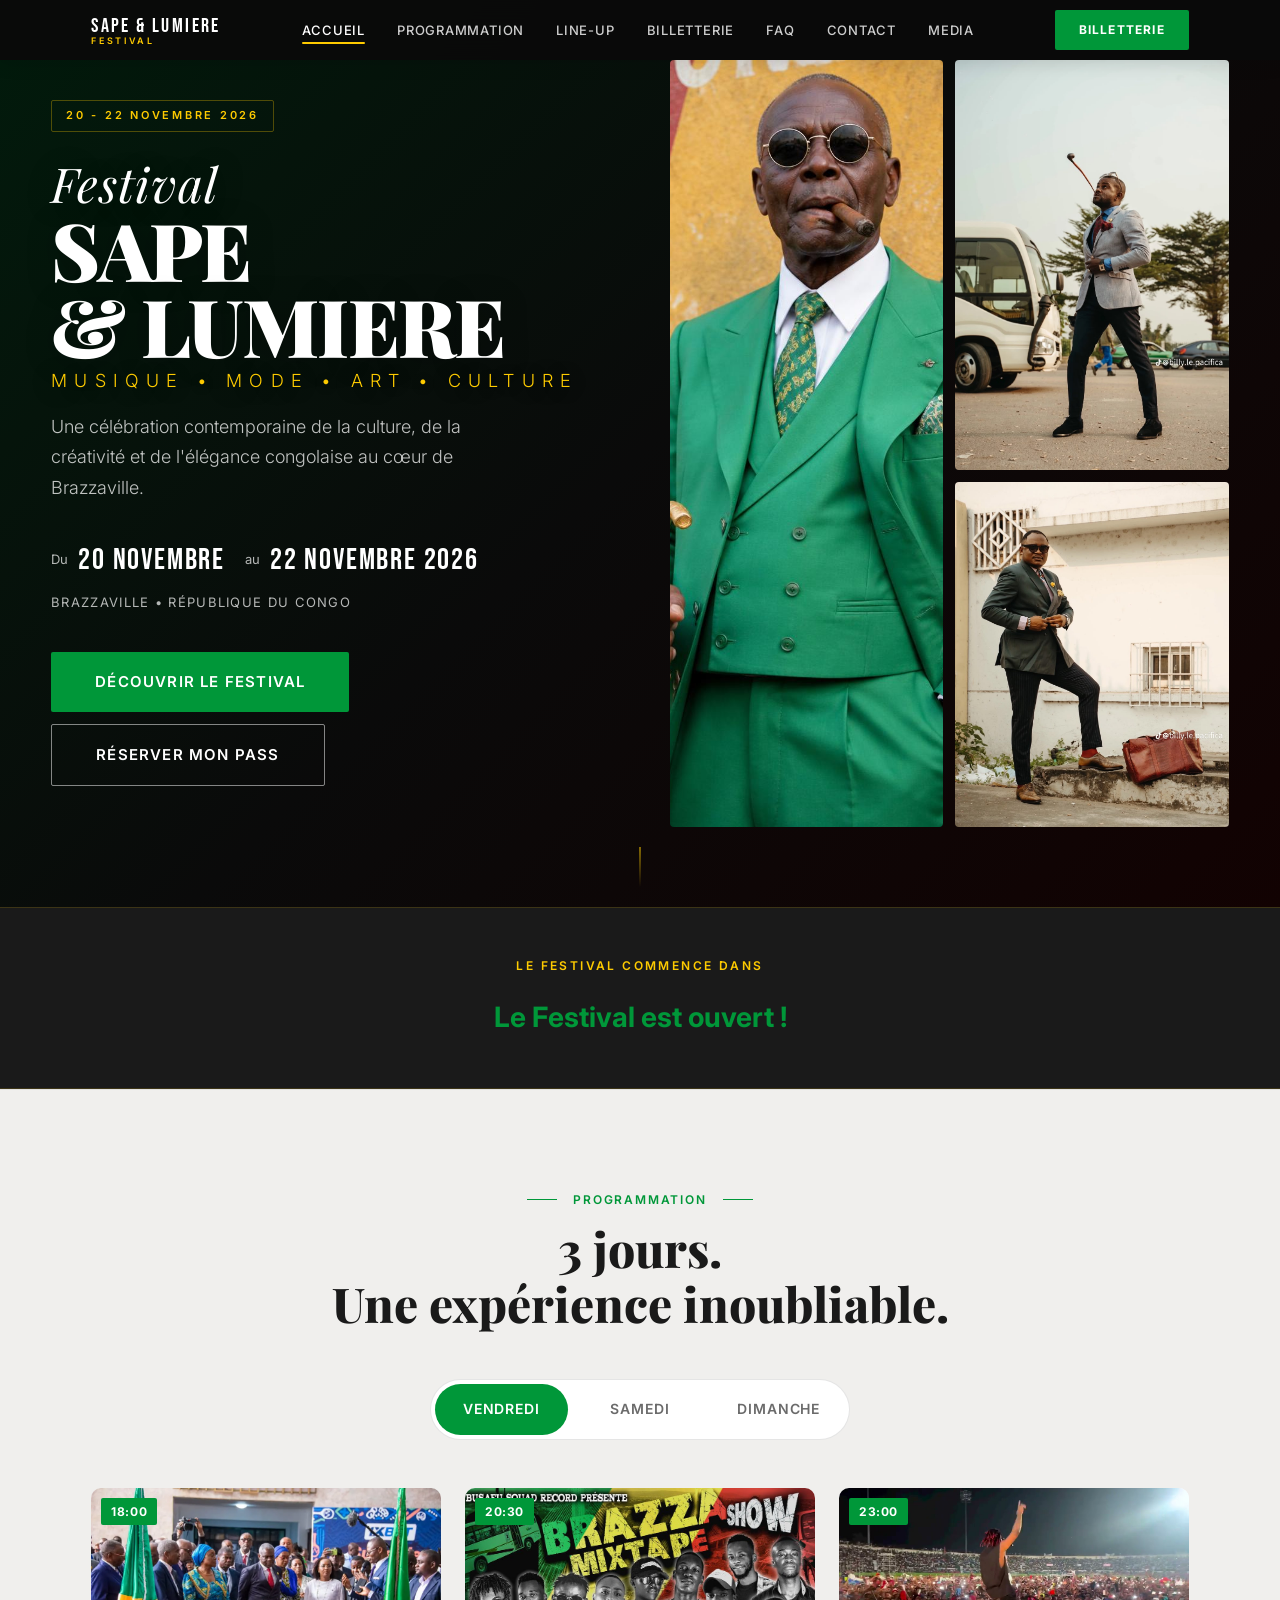
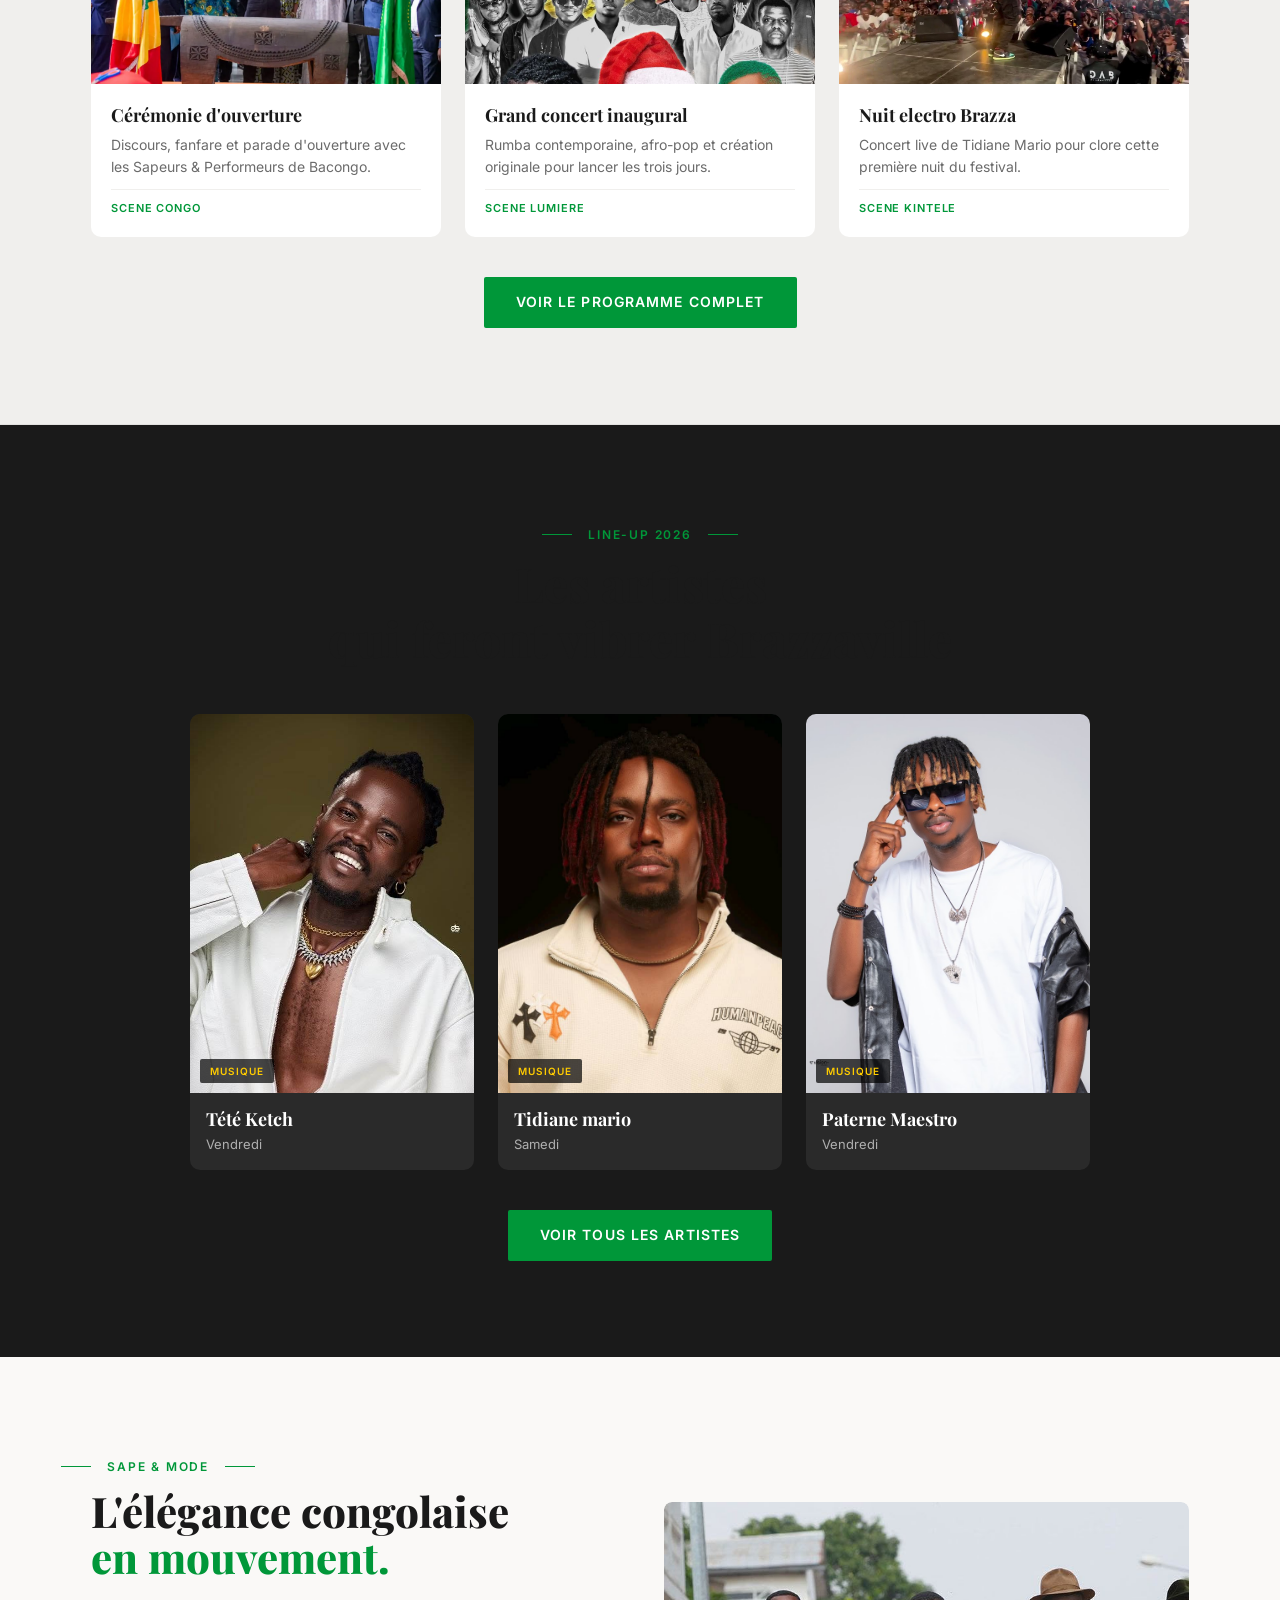
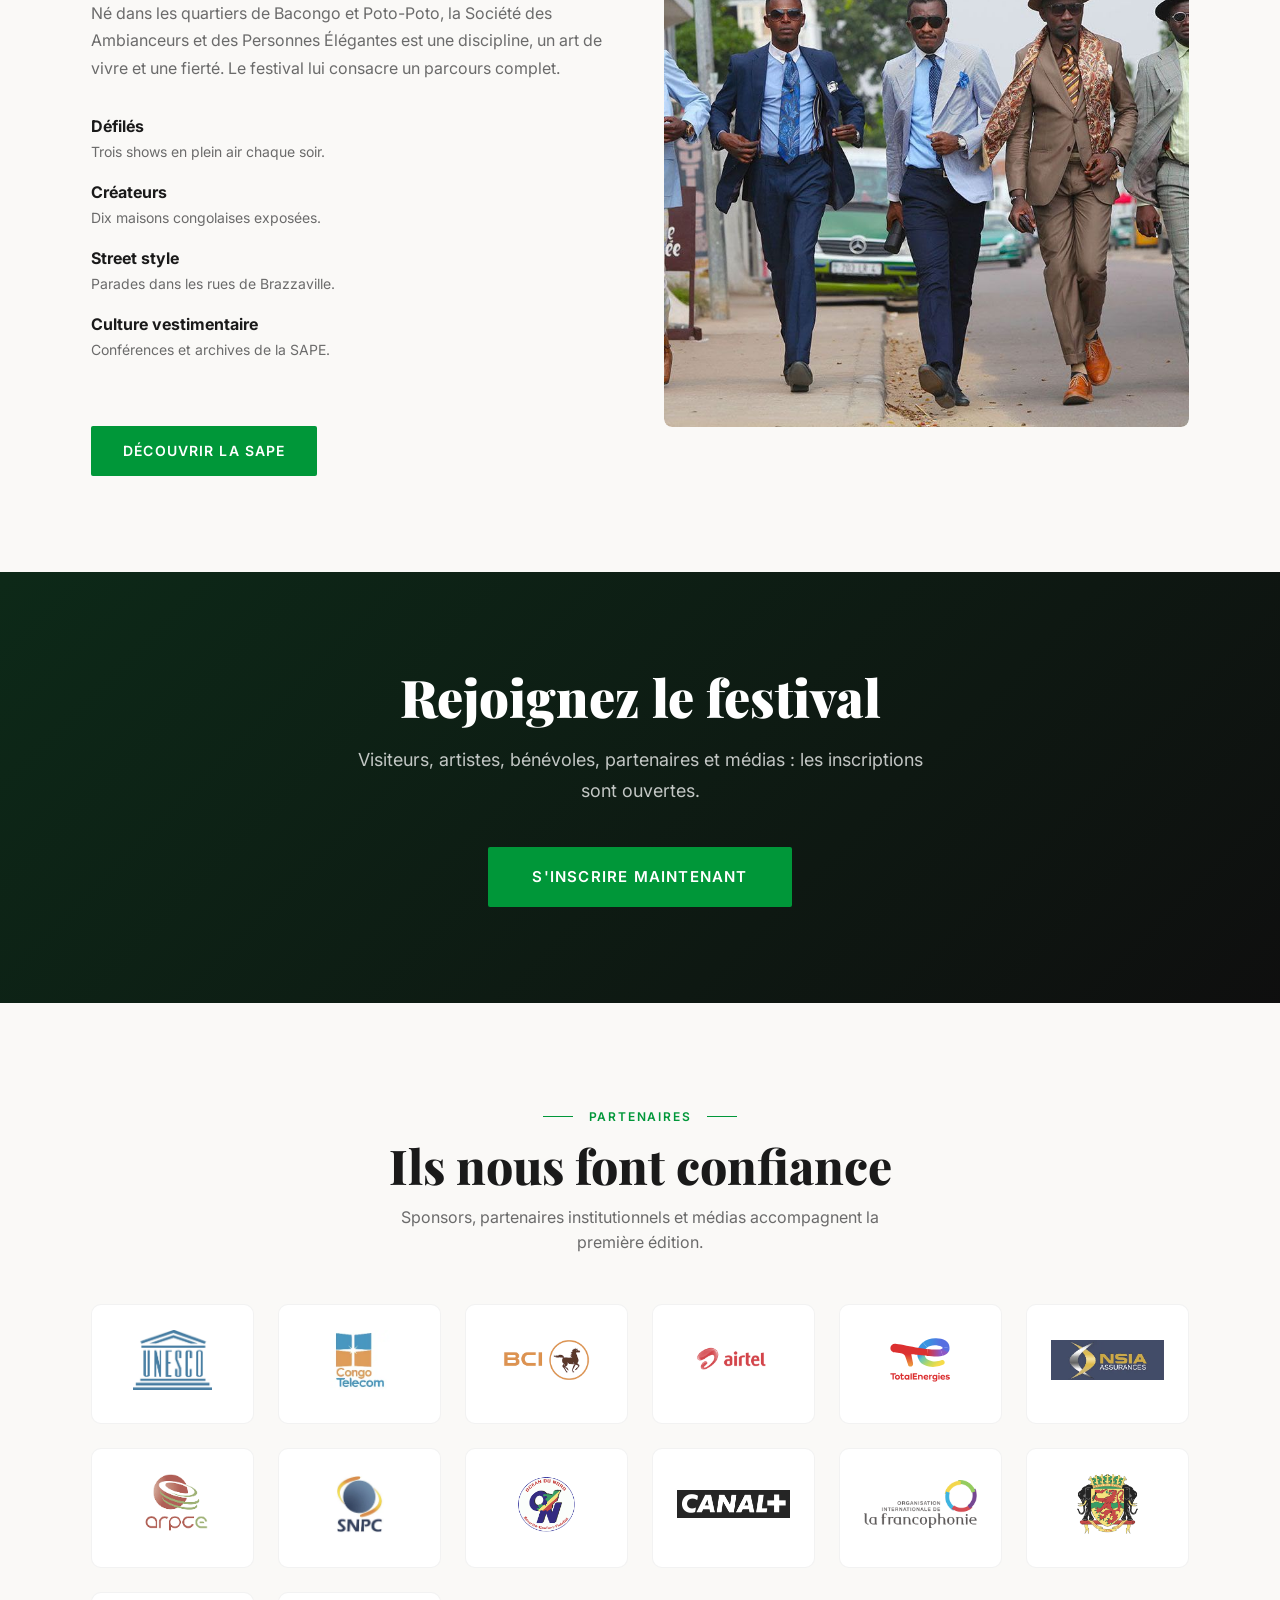
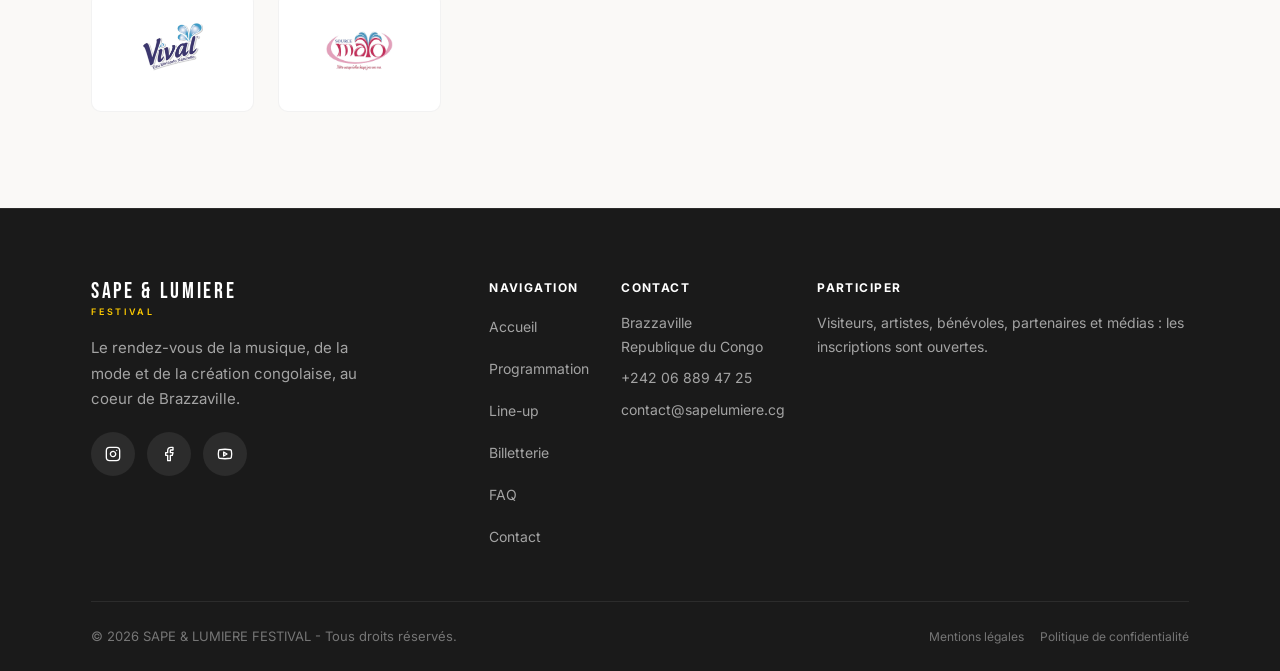
==== commit 17be994a: "feat: US-6 contact form email + Formspree, US-12 artist modal, US-11 image compression, US-15 galler" ====
--- a/index.html
+++ b/index.html
@@ -3,14 +3,14 @@
   <head>
     <meta charset="UTF-8" />
     <meta name="viewport" content="width=device-width, initial-scale=1.0" />
-    <title>Festival SAPE & LUMIERE ” Brazzaville, Congo</title>
+    <title>Festival SAPE & LUMIERE - Brazzaville, Congo</title>
     <meta
       name="description"
-      content="Trois jours de musique, mode, art et culture Ã  Brazzaville. DÃ©couvrez la programmation, le line-up et rÃ©servez votre pass au festival SAPE & LUMIERE."
+      content="Trois jours de musique, mode, art et culture à Brazzaville. Découvrez la programmation, le line-up et réservez votre pass au festival SAPE & LUMIERE."
     />
     <meta
       property="og:title"
-      content="Festival SAPE & LUMIERE ” Brazzaville, Congo"
+      content="Festival SAPE & LUMIERE - Brazzaville, Congo"
     />
     <meta
       property="og:description"
@@ -39,18 +39,18 @@
           <ul class="header_menu">
             <li><a href="index.html" class="header_link active">Accueil</a></li>
             <li>
-              <a href="#" class="header_link">Programmation</a>
+              <a href="programmation.html" class="header_link">Programmation</a>
             </li>
-            <li><a href="#" class="header_link">Line-up</a></li>
+            <li><a href="line-up.html" class="header_link">Line-up</a></li>
             <li>
-              <a href="#" class="header_link">Billetterie</a>
+              <a href="billetterie.html" class="header_link">Billetterie</a>
             </li>
-            <li><a href="#" class="header_link">FAQ</a></li>
-            <li><a href="#" class="header_link">Contact</a></li>
-            <li><a href="#" class="header_link">Media</a></li>
+            <li><a href="faq.html" class="header_link">FAQ</a></li>
+            <li><a href="contact.html" class="header_link">Contact</a></li>
+            <li><a href="media.html" class="header_link">Media</a></li>
           </ul>
         </nav>
-        <a href="#" class="header_cta">Billetterie</a>
+        <a href="billetterie.html" class="header_cta">Billetterie</a>
         <button
           class="header_hamburger"
           aria-label="Ouvrir le menu"
@@ -72,14 +72,16 @@
         </button>
         <nav class="mobile-menu_list">
           <a href="index.html" class="mobile-menu_link">Accueil</a>
-          <a href="#" class="mobile-menu_link">Programmation</a>
-          <a href="#" class="mobile-menu_link">Line-up</a>
-          <a href="#" class="mobile-menu_link">Billetterie</a>
-          <a href="#" class="mobile-menu_link">FAQ</a>
-          <a href="#" class="mobile-menu_link">Contact</a>
-          <a href="#" class="mobile-menu_link">Media</a>
+          <a href="programmation.html" class="mobile-menu_link"
+            >Programmation</a
+          >
+          <a href="line-up.html" class="mobile-menu_link">Line-up</a>
+          <a href="billetterie.html" class="mobile-menu_link">Billetterie</a>
+          <a href="faq.html" class="mobile-menu_link">FAQ</a>
+          <a href="contact.html" class="mobile-menu_link">Contact</a>
+          <a href="media.html" class="mobile-menu_link">Media</a>
         </nav>
-        <a href="#" class="mobile-menu_cta">Reserver mon pass</a>
+        <a href="billetterie.html" class="mobile-menu_cta">Réserver mon pass</a>
       </div>
     </div>
 
@@ -101,8 +103,8 @@
               >
             </h1>
             <p class="hero_tagline">
-              Une celebration contemporaine de la culture, de la créativite et
-              de l'elegance congolaise au coeur de Brazzaville.
+              Une célébration contemporaine de la culture, de la créativité et
+              de l'élégance congolaise au cœur de Brazzaville.
             </p>
             <div class="hero_details">
               <div class="hero_date">
@@ -113,14 +115,16 @@
                 <span class="hero_date-value">22 Novembre 2026</span>
               </div>
               <p class="hero_location">
-                Brazzaville &bull; Republique du Congo
+                Brazzaville &bull; République du Congo
               </p>
             </div>
             <div class="hero_actions">
-              <a href="#" class="btn btn--primary btn--lg"
-                >Decouvrir le festival</a
+              <a href="programmation.html" class="btn btn--primary btn--lg"
+                >Découvrir le festival</a
               >
-              <a href="#" class="btn btn--outline btn--lg">Reserver mon pass</a>
+              <a href="billetterie.html" class="btn btn--outline btn--lg"
+                >Réserver mon pass</a
+              >
             </div>
           </div>
           <div class="hero_gallery">
@@ -192,7 +196,7 @@
           <div class="section-header">
             <span class="section-header_tag">Programmation</span>
             <h2 class="section-header_title">
-              3 jours.<br />Une experience inoubliable.
+              3 jours.<br />Une expérience inoubliable.
             </h2>
           </div>
           <div
@@ -227,7 +231,9 @@
           </div>
           <div id="program-list" class="programmation_list"></div>
           <div style="text-align: center; margin-top: 40px">
-            <a href="#" class="btn btn--primary">Voir le programme complet</a>
+            <a href="programmation.html" class="btn btn--primary"
+              >Voir le programme complet</a
+            >
           </div>
         </div>
       </section>
@@ -240,13 +246,12 @@
             <h2 class="section-header_title">
               Les artistes<br />qui feront vibrer Brazzaville
             </h2>
-            <p class="section-header_desc">
-              Kevin Malonga, Nzinga, DJ Loufoulakari, Les Sapeurs de Bacongo,
-              Maison Ndouna et bien d'autres.
-            </p>
-          </div>
-          <div style="text-align: center">
-            <a href="#" class="btn btn--primary">Decouvrir le line-up</a>
+          </div>
+          <div class="lineup_grid" id="lineup-preview"></div>
+          <div style="text-align: center; margin-top: 40px">
+            <a href="line-up.html" class="btn btn--primary"
+              >Voir tous les artistes</a
+            >
           </div>
         </div>
       </section>
@@ -258,24 +263,24 @@
             <div class="sape_text">
               <span class="section-header_tag">Sape &amp; mode</span>
               <h2 class="sape_title">
-                L'elegance congolaise<br /><span class="sape_accent"
+                L'élégance congolaise<br /><span class="sape_accent"
                   >en mouvement.</span
                 >
               </h2>
               <p class="sape_desc">
-                Ne dans les quartiers de Bacongo et Poto-Poto, la Societe des
-                Ambianceurs et des Personnes Elegantes est une discipline, un
-                art de vivre et une fierte. Le festival lui consacre un parcours
+                Né dans les quartiers de Bacongo et Poto-Poto, la Société des
+                Ambianceurs et des Personnes Élégantes est une discipline, un
+                art de vivre et une fierté. Le festival lui consacre un parcours
                 complet.
               </p>
               <ul class="sape_list">
                 <li class="sape_list-item">
-                  <strong>Defiles</strong>
+                  <strong>Défilés</strong>
                   <p>Trois shows en plein air chaque soir.</p>
                 </li>
                 <li class="sape_list-item">
-                  <strong>Createurs</strong>
-                  <p>Dix maisons congolaises exposees.</p>
+                  <strong>Créateurs</strong>
+                  <p>Dix maisons congolaises exposées.</p>
                 </li>
                 <li class="sape_list-item">
                   <strong>Street style</strong>
@@ -283,11 +288,14 @@
                 </li>
                 <li class="sape_list-item">
                   <strong>Culture vestimentaire</strong>
-                  <p>Conferences et archives de la SAPE.</p>
+                  <p>Conférences et archives de la SAPE.</p>
                 </li>
               </ul>
-              <a href="#" class="btn btn--primary" style="margin-top: 2rem"
-                >Decouvrir la SAPE</a
+              <a
+                href="media.html"
+                class="btn btn--primary"
+                style="margin-top: 2rem"
+                >Découvrir la SAPE</a
               >
             </div>
             <div class="sape_image">
@@ -307,11 +315,11 @@
         <div class="container inscription_inner">
           <h2 class="inscription_title">Rejoignez le festival</h2>
           <p class="inscription_desc">
-            Visiteurs, artistes, benevoles, partenaires et medias : les
+            Visiteurs, artistes, bénévoles, partenaires et médias : les
             inscriptions sont ouvertes.
           </p>
           <div class="inscription_action">
-            <a href="#" class="btn btn--primary btn--lg"
+            <a href="inscription.html" class="btn btn--primary btn--lg"
               >S'inscrire maintenant</a
             >
           </div>
@@ -319,17 +327,17 @@
       </section>
 
       <!-- PARTENAIRES -->
-      <!--section
+      <section
         class="partenaires"
         style="padding-top: calc(var(--header-h) + 40px)"
-      >
+         >
         <div class="container">
           <div class="section-header">
             <span class="section-header_tag">Partenaires</span>
             <h2 class="section-header_title">Ils nous font confiance</h2>
             <p class="section-header_desc">
-              Sponsors, partenaires institutionnels et medias accompagnent la
-              premiere edition.
+              Sponsors, partenaires institutionnels et médias accompagnent la
+              première édition.
             </p>
           </div>
           <div class="partenaires_grid">
@@ -461,7 +469,7 @@
             </div>
           </div>
         </div>
-      </section-->
+      </section
     </main>
 
     <!-- FOOTER -->
@@ -537,11 +545,11 @@
               <h4 class="footer_col-title">Navigation</h4>
               <ul class="footer_list">
                 <li><a href="index.html">Accueil</a></li>
-                <li><a href="#">Programmation</a></li>
-                <li><a href="#">Line-up</a></li>
-                <li><a href="#">Billetterie</a></li>
-                <li><a href="#">FAQ</a></li>
-                <li><a href="#">Contact</a></li>
+                <li><a href="programmation.html">Programmation</a></li>
+                <li><a href="line-up.html">Line-up</a></li>
+                <li><a href="billetterie.html">Billetterie</a></li>
+                <li><a href="faq.html">FAQ</a></li>
+                <li><a href="contact.html">Contact</a></li>
               </ul>
             </div>
             <div>
@@ -549,11 +557,11 @@
               <p class="footer_address">Brazzaville<br />Republique du Congo</p>
               <p class="footer_address">
                 <a
-                  href="https://wa.me/242064400881"
+                  href="https://wa.me/242068894725"
                   target="_blank"
                   rel="noopener noreferrer"
                   style="color: inherit"
-                  >+242 06 440 08 81</a
+                  >+242 06 889 47 25</a
                 >
               </p>
               <p class="footer_address">
@@ -565,7 +573,7 @@
             <div>
               <h4 class="footer_col-title">Participer</h4>
               <p class="footer_address">
-                Visiteurs, artistes, benevoles, partenaires et medias : les
+                Visiteurs, artistes, bénévoles, partenaires et médias : les
                 inscriptions sont ouvertes.
               </p>
             </div>
@@ -573,11 +581,11 @@
         </div>
         <div class="footer_bottom">
           <p class="footer_copy">
-            &copy; 2026 SAPE &amp; LUMIERE FESTIVAL ” Tous droits reserves.
+            &copy; 2026 SAPE &amp; LUMIERE FESTIVAL - Tous droits réservés.
           </p>
           <div class="footer_legal">
-            <a href="#">Mentions legales</a>
-            <a href="#">Politique de confidentialite</a>
+            <a href="#">Mentions légales</a>
+            <a href="#">Politique de confidentialité</a>
           </div>
         </div>
       </div>
--- a/css/style.css
+++ b/css/style.css
@@ -1,32 +1,81 @@
 ﻿/* ============================================================
-   FESTIVAL SAPE & LUMIERE — Premium CSS
+   FESTIVAL SAPE & LUMIERE - Premium CSS
    Mobile-first | Fluid responsive | No frameworks
    ============================================================ */
 
 /* --- RESET --- */
-*, *::before, *::after { margin: 0; padding: 0; box-sizing: border-box; }
-html { scroll-behavior: smooth; -webkit-text-size-adjust: 100%; scroll-padding-top: 80px; }
+*,
+*::before,
+*::after {
+  margin: 0;
+  padding: 0;
+  box-sizing: border-box;
+}
+html {
+  scroll-behavior: smooth;
+  -webkit-text-size-adjust: 100%;
+  scroll-padding-top: 80px;
+}
 body {
-  font-family: 'Inter', -apple-system, BlinkMacSystemFont, sans-serif;
-  font-size: clamp(14px, 1rem + 0.2vw, 16px); line-height: 1.6;
-  color: #1a1a1a; background: #faf9f7;
-  -webkit-font-smoothing: antialiased; overflow-x: hidden;
-}
-img { max-width: 100%; height: auto; display: block; }
-a { text-decoration: none; color: inherit; }
-button { border: none; background: none; cursor: pointer; font: inherit; color: inherit; }
-ul, ol { list-style: none; }
-h1, h2, h3, h4 { font-family: 'Playfair Display', Georgia, serif; line-height: 1.15; overflow-wrap: break-word; }
+  font-family:
+    "Inter",
+    -apple-system,
+    BlinkMacSystemFont,
+    sans-serif;
+  font-size: clamp(14px, 1rem + 0.2vw, 16px);
+  line-height: 1.6;
+  color: #1a1a1a;
+  background: #faf9f7;
+  -webkit-font-smoothing: antialiased;
+  overflow-x: hidden;
+}
+img {
+  max-width: 100%;
+  height: auto;
+  display: block;
+}
+a {
+  text-decoration: none;
+  color: inherit;
+}
+button {
+  border: none;
+  background: none;
+  cursor: pointer;
+  font: inherit;
+  color: inherit;
+}
+ul,
+ol {
+  list-style: none;
+}
+h1,
+h2,
+h3,
+h4 {
+  font-family: "Playfair Display", Georgia, serif;
+  line-height: 1.15;
+  overflow-wrap: break-word;
+}
 
 /* --- VARIABLES --- */
 :root {
-  --green: #009739; --green-dark: #006b28;
-  --yellow: #FECB00; --yellow-dark: #d4a800;
-  --red: #CE1126; --red-dark: #a30d1e;
-  --black: #0a0a0a; --anthracite: #1a1a1a; --charcoal: #2a2a2a;
-  --gray: #6b6b6b; --gray-light: #b0b0b0; --gray-bg: #f0efed;
-  --cream: #faf9f7; --white: #ffffff;
-  --gold: #c9a84c; --gold-light: #e0c97f;
+  --green: #009739;
+  --green-dark: #006b28;
+  --yellow: #fecb00;
+  --yellow-dark: #d4a800;
+  --red: #ce1126;
+  --red-dark: #a30d1e;
+  --black: #0a0a0a;
+  --anthracite: #1a1a1a;
+  --charcoal: #2a2a2a;
+  --gray: #6b6b6b;
+  --gray-light: #b0b0b0;
+  --gray-bg: #f0efed;
+  --cream: #faf9f7;
+  --white: #ffffff;
+  --gold: #c9a84c;
+  --gold-light: #e0c97f;
   --container: 1200px;
   --gutter: clamp(16px, 4vw, 60px);
   --header-h: 60px;
@@ -37,686 +86,1577 @@
 }
 
 /* --- CONTAINER --- */
-.container { width: 100%; max-width: var(--container); margin: 0 auto; padding-inline: var(--gutter); }
+.container {
+  width: 100%;
+  max-width: var(--container);
+  margin: 0 auto;
+  padding-inline: var(--gutter);
+}
 
 /* --- BUTTONS --- */
 .btn {
-  display: inline-flex; align-items: center; justify-content: center; gap: 10px;
+  display: inline-flex;
+  align-items: center;
+  justify-content: center;
+  gap: 10px;
   padding: clamp(12px, 2vw, 14px) clamp(20px, 4vw, 32px);
-  font-family: 'Inter', sans-serif; font-size: clamp(12px, 1.4vw, 14px);
-  font-weight: 600; letter-spacing: 0.08em; text-transform: uppercase;
-  border-radius: 2px; transition: all 0.3s var(--ease); cursor: pointer;
-  white-space: nowrap; min-height: 44px;
-}
-.btn--primary { background: var(--green); color: var(--white); }
-.btn--primary:hover { background: var(--green-dark); transform: translateY(-1px); box-shadow: 0 8px 25px rgba(0,151,57,0.3); }
-.btn--outline { background: transparent; color: var(--white); border: 1px solid rgba(255,255,255,0.5); }
-.btn--outline:hover { border-color: var(--white); background: rgba(255,255,255,0.1); }
-.btn--whatsapp { background: #25d366; color: var(--white); width: 100%; }
-.btn--whatsapp:hover { background: #1da851; transform: translateY(-1px); box-shadow: 0 8px 25px rgba(37,211,102,0.3); }
-.btn--lg { padding: clamp(14px, 2.5vw, 18px) clamp(28px, 5vw, 44px); font-size: clamp(13px, 1.5vw, 15px); }
-.btn_icon { width: 20px; height: 20px; flex-shrink: 0; }
+  font-family: "Inter", sans-serif;
+  font-size: clamp(12px, 1.4vw, 14px);
+  font-weight: 600;
+  letter-spacing: 0.08em;
+  text-transform: uppercase;
+  border-radius: 2px;
+  transition: all 0.3s var(--ease);
+  cursor: pointer;
+  white-space: nowrap;
+  min-height: 44px;
+}
+.btn--primary {
+  background: var(--green);
+  color: var(--white);
+}
+.btn--primary:hover {
+  background: var(--green-dark);
+  transform: translateY(-1px);
+  box-shadow: 0 8px 25px rgba(0, 151, 57, 0.3);
+}
+.btn--outline {
+  background: transparent;
+  color: var(--white);
+  border: 1px solid rgba(255, 255, 255, 0.5);
+}
+.btn--outline:hover {
+  border-color: var(--white);
+  background: rgba(255, 255, 255, 0.1);
+}
+.btn--whatsapp {
+  background: #25d366;
+  color: var(--white);
+  width: 100%;
+}
+.btn--whatsapp:hover {
+  background: #1da851;
+  transform: translateY(-1px);
+  box-shadow: 0 8px 25px rgba(37, 211, 102, 0.3);
+}
+.btn--lg {
+  padding: clamp(14px, 2.5vw, 18px) clamp(28px, 5vw, 44px);
+  font-size: clamp(13px, 1.5vw, 15px);
+}
+.btn_icon {
+  width: 20px;
+  height: 20px;
+  flex-shrink: 0;
+}
 
 /* --- SECTION HEADER --- */
-.section-header { text-align: center; margin-bottom: clamp(24px, 5vw, 48px); }
+.section-header {
+  text-align: center;
+  margin-bottom: clamp(24px, 5vw, 48px);
+}
 .section-header_tag {
-  display: inline-block; font-family: 'Inter', sans-serif;
-  font-size: clamp(10px, 1.2vw, 12px); font-weight: 600;
-  letter-spacing: 0.15em; text-transform: uppercase; color: var(--green);
-  margin-bottom: 12px; position: relative; padding: 0 16px;
-}
-.section-header_tag::before, .section-header_tag::after {
-  content: ''; position: absolute; top: 50%; width: 30px; height: 1px; background: var(--green);
-}
-.section-header_tag::before { right: 100%; }
-.section-header_tag::after { left: 100%; }
-.section-header_title { font-size: clamp(24px, 5vw, 48px); font-weight: 800; color: var(--anthracite); margin-bottom: 12px; }
-.section-header_desc { font-size: clamp(14px, 1.8vw, 16px); color: var(--gray); max-width: 520px; margin: 0 auto; line-height: 1.6; }
-.section-header--light .section-header_tag { color: var(--yellow); }
-.section-header--light .section-header_tag::before, .section-header--light .section-header_tag::after { background: var(--yellow); }
-.section-header--light .section-header_title { color: var(--white); }
-.section-header--light .section-header_desc { color: var(--gray-light); }
+  display: inline-block;
+  font-family: "Inter", sans-serif;
+  font-size: clamp(10px, 1.2vw, 12px);
+  font-weight: 600;
+  letter-spacing: 0.15em;
+  text-transform: uppercase;
+  color: var(--green);
+  margin-bottom: 12px;
+  position: relative;
+  padding: 0 16px;
+}
+.section-header_tag::before,
+.section-header_tag::after {
+  content: "";
+  position: absolute;
+  top: 50%;
+  width: 30px;
+  height: 1px;
+  background: var(--green);
+}
+.section-header_tag::before {
+  right: 100%;
+}
+.section-header_tag::after {
+  left: 100%;
+}
+.section-header_title {
+  font-size: clamp(24px, 5vw, 48px);
+  font-weight: 800;
+  color: var(--anthracite);
+  margin-bottom: 12px;
+}
+.section-header_desc {
+  font-size: clamp(14px, 1.8vw, 16px);
+  color: var(--gray);
+  max-width: 520px;
+  margin: 0 auto;
+  line-height: 1.6;
+}
+.section-header--light .section-header_tag {
+  color: var(--yellow);
+}
+.section-header--light .section-header_tag::before,
+.section-header--light .section-header_tag::after {
+  background: var(--yellow);
+}
+.section-header--light .section-header_title {
+  color: var(--white);
+}
+.section-header--light .section-header_desc {
+  color: var(--gray-light);
+}
 
 /* ============================================================
    HEADER
    ============================================================ */
 .header {
-  position: fixed; top: 0; left: 0; right: 0; z-index: 1000;
-  height: var(--header-h); transition: all 0.35s var(--ease);
-  background: transparent; padding-top: var(--safe-top);
+  position: fixed;
+  top: 0;
+  left: 0;
+  right: 0;
+  z-index: 1000;
+  height: var(--header-h);
+  transition: all 0.35s var(--ease);
+  background: transparent;
+  padding-top: var(--safe-top);
 }
 .header--scrolled {
-  background: rgba(10,10,10,0.95); backdrop-filter: blur(12px); -webkit-backdrop-filter: blur(12px);
-  box-shadow: 0 1px 20px rgba(0,0,0,0.15);
+  background: rgba(10, 10, 10, 0.95);
+  backdrop-filter: blur(12px);
+  -webkit-backdrop-filter: blur(12px);
+  box-shadow: 0 1px 20px rgba(0, 0, 0, 0.15);
 }
 .header_inner {
-  display: flex; align-items: center; justify-content: space-between;
-  max-width: var(--container); margin: 0 auto; padding-inline: var(--gutter); height: 100%;
-}
-.header_logo { display: flex; flex-direction: column; line-height: 1; }
+  display: flex;
+  align-items: center;
+  justify-content: space-between;
+  max-width: var(--container);
+  margin: 0 auto;
+  padding-inline: var(--gutter);
+  height: 100%;
+}
+.header_logo {
+  display: flex;
+  flex-direction: column;
+  line-height: 1;
+}
 .header_logo-main {
-  font-family: 'Bebas Neue', 'Playfair Display', sans-serif; font-size: clamp(17px, 2.5vw, 20px);
-  letter-spacing: 0.12em; color: var(--white); line-height: 1;
+  font-family: "Bebas Neue", "Playfair Display", sans-serif;
+  font-size: clamp(17px, 2.5vw, 20px);
+  letter-spacing: 0.12em;
+  color: var(--white);
+  line-height: 1;
 }
 .header_logo-sub {
-  font-family: 'Inter', sans-serif; font-size: clamp(7px, 1vw, 9px); font-weight: 600;
-  letter-spacing: 0.3em; color: var(--yellow); text-transform: uppercase;
-}
-.header_nav { display: none; }
-.header_menu { display: flex; gap: clamp(16px, 2.5vw, 32px); }
+  font-family: "Inter", sans-serif;
+  font-size: clamp(7px, 1vw, 9px);
+  font-weight: 600;
+  letter-spacing: 0.3em;
+  color: var(--yellow);
+  text-transform: uppercase;
+}
+.header_nav {
+  display: none;
+}
+.header_menu {
+  display: flex;
+  gap: clamp(16px, 2.5vw, 32px);
+}
 .header_link {
-  font-size: clamp(11px, 1.2vw, 13px); font-weight: 500;
-  letter-spacing: 0.06em; text-transform: uppercase;
-  color: rgba(255,255,255,0.8); transition: color 0.3s;
-  position: relative; padding: 4px 0;
-}
-.header_link:hover, .header_link.active { color: var(--white); }
+  font-size: clamp(11px, 1.2vw, 13px);
+  font-weight: 500;
+  letter-spacing: 0.06em;
+  text-transform: uppercase;
+  color: rgba(255, 255, 255, 0.8);
+  transition: color 0.3s;
+  position: relative;
+  padding: 4px 0;
+}
+.header_link:hover,
+.header_link.active {
+  color: var(--white);
+}
 .header_link.active::after {
-  content: ''; position: absolute; bottom: -2px; left: 0; right: 0; height: 2px;
-  background: var(--yellow); border-radius: 1px;
+  content: "";
+  position: absolute;
+  bottom: -2px;
+  left: 0;
+  right: 0;
+  height: 2px;
+  background: var(--yellow);
+  border-radius: 1px;
 }
 .header_cta {
-  display: none; padding: 10px 24px; background: var(--green); color: var(--white);
-  font-size: 12px; font-weight: 700; letter-spacing: 0.1em; text-transform: uppercase;
-  border-radius: 2px; transition: all 0.3s var(--ease); min-height: 40px;
-}
-.header_cta:hover { background: var(--green-dark); }
+  display: none;
+  padding: 10px 24px;
+  background: var(--green);
+  color: var(--white);
+  font-size: 12px;
+  font-weight: 700;
+  letter-spacing: 0.1em;
+  text-transform: uppercase;
+  border-radius: 2px;
+  transition: all 0.3s var(--ease);
+  min-height: 40px;
+}
+.header_cta:hover {
+  background: var(--green-dark);
+}
 .header_hamburger {
-  display: flex; flex-direction: column; gap: 5px; padding: 8px;
-  z-index: 10; min-width: 44px; min-height: 44px; align-items: center; justify-content: center;
+  display: flex;
+  flex-direction: column;
+  gap: 5px;
+  padding: 8px;
+  z-index: 10;
+  min-width: 44px;
+  min-height: 44px;
+  align-items: center;
+  justify-content: center;
 }
 .header_hamburger-line {
-  width: 22px; height: 2px; background: var(--white); border-radius: 1px;
+  width: 22px;
+  height: 2px;
+  background: var(--white);
+  border-radius: 1px;
   transition: all 0.3s var(--ease);
 }
-.header_hamburger[aria-expanded="true"] .header_hamburger-line:nth-child(1) { transform: translateY(7px) rotate(45deg); }
-.header_hamburger[aria-expanded="true"] .header_hamburger-line:nth-child(2) { opacity: 0; }
-.header_hamburger[aria-expanded="true"] .header_hamburger-line:nth-child(3) { transform: translateY(-7px) rotate(-45deg); }
+.header_hamburger[aria-expanded="true"] .header_hamburger-line:nth-child(1) {
+  transform: translateY(7px) rotate(45deg);
+}
+.header_hamburger[aria-expanded="true"] .header_hamburger-line:nth-child(2) {
+  opacity: 0;
+}
+.header_hamburger[aria-expanded="true"] .header_hamburger-line:nth-child(3) {
+  transform: translateY(-7px) rotate(-45deg);
+}
 
 /* --- MOBILE MENU --- */
-.mobile-menu { position: fixed; inset: 0; z-index: 2000; pointer-events: none; visibility: hidden; }
-.mobile-menu.open { pointer-events: auto; visibility: visible; }
+.mobile-menu {
+  position: fixed;
+  inset: 0;
+  z-index: 2000;
+  pointer-events: none;
+  visibility: hidden;
+}
+.mobile-menu.open {
+  pointer-events: auto;
+  visibility: visible;
+}
 .mobile-menu_overlay {
-  position: absolute; inset: 0; background: rgba(0,0,0,0.6); opacity: 0;
+  position: absolute;
+  inset: 0;
+  background: rgba(0, 0, 0, 0.6);
+  opacity: 0;
   transition: opacity 0.35s var(--ease);
 }
-.mobile-menu.open .mobile-menu_overlay { opacity: 1; }
+.mobile-menu.open .mobile-menu_overlay {
+  opacity: 1;
+}
 .mobile-menu_panel {
-  position: absolute; top: 0; right: 0; bottom: 0;
+  position: absolute;
+  top: 0;
+  right: 0;
+  bottom: 0;
   width: min(85vw, 380px);
-  background: var(--anthracite); transform: translateX(100%);
-  transition: transform 0.4s var(--ease-out); padding: 24px;
+  background: var(--anthracite);
+  transform: translateX(100%);
+  transition: transform 0.4s var(--ease-out);
+  padding: 24px;
   padding-top: calc(24px + var(--safe-top));
   padding-bottom: calc(24px + var(--safe-bottom));
-  display: flex; flex-direction: column; overflow-y: auto; -webkit-overflow-scrolling: touch;
-}
-.mobile-menu.open .mobile-menu_panel { transform: translateX(0); }
+  display: flex;
+  flex-direction: column;
+  overflow-y: auto;
+  -webkit-overflow-scrolling: touch;
+}
+.mobile-menu.open .mobile-menu_panel {
+  transform: translateX(0);
+}
 .mobile-menu_close {
-  align-self: flex-end; font-size: 32px; color: var(--white); padding: 8px;
-  margin-bottom: 24px; min-width: 44px; min-height: 44px;
-  display: flex; align-items: center; justify-content: center;
-}
-.mobile-menu_list { display: flex; flex-direction: column; }
+  align-self: flex-end;
+  font-size: 32px;
+  color: var(--white);
+  padding: 8px;
+  margin-bottom: 24px;
+  min-width: 44px;
+  min-height: 44px;
+  display: flex;
+  align-items: center;
+  justify-content: center;
+}
+.mobile-menu_list {
+  display: flex;
+  flex-direction: column;
+}
 .mobile-menu_link {
-  padding: 14px 0; font-family: 'Playfair Display', serif;
-  font-size: clamp(20px, 5vw, 22px); font-weight: 600; color: var(--white);
-  border-bottom: 1px solid rgba(255,255,255,0.08); transition: color 0.3s;
-  min-height: 48px; display: flex; align-items: center;
-}
-.mobile-menu_link:hover { color: var(--yellow); }
+  padding: 14px 0;
+  font-family: "Playfair Display", serif;
+  font-size: clamp(20px, 5vw, 22px);
+  font-weight: 600;
+  color: var(--white);
+  border-bottom: 1px solid rgba(255, 255, 255, 0.08);
+  transition: color 0.3s;
+  min-height: 48px;
+  display: flex;
+  align-items: center;
+}
+.mobile-menu_link:hover {
+  color: var(--yellow);
+}
 .mobile-menu_cta {
-  display: block; margin-top: 24px; padding: 16px; text-align: center;
-  background: var(--green); color: var(--white); font-size: 14px; font-weight: 700;
-  letter-spacing: 0.1em; text-transform: uppercase; border-radius: 2px; min-height: 52px;
+  display: block;
+  margin-top: 24px;
+  padding: 16px;
+  text-align: center;
+  background: var(--green);
+  color: var(--white);
+  font-size: 14px;
+  font-weight: 700;
+  letter-spacing: 0.1em;
+  text-transform: uppercase;
+  border-radius: 2px;
+  min-height: 52px;
 }
 
 /* ============================================================
    HERO
    ============================================================ */
 .hero {
-  position: relative; min-height: 100vh; min-height: 100dvh;
-  display: flex; align-items: center; overflow: hidden;
-  padding: calc(var(--header-h) + var(--safe-top)) var(--gutter) clamp(40px, 8vw, 80px);
-}
-.hero_bg { position: absolute; inset: 0; z-index: 0; background: var(--black); }
+  position: relative;
+  min-height: 100vh;
+  min-height: 100dvh;
+  display: flex;
+  align-items: center;
+  overflow: hidden;
+  padding: calc(var(--header-h) + var(--safe-top)) var(--gutter)
+    clamp(40px, 8vw, 80px);
+}
+.hero_bg {
+  position: absolute;
+  inset: 0;
+  z-index: 0;
+  background: var(--black);
+}
 .hero_gradient {
-  position: absolute; inset: 0; z-index: 0;
-  background: linear-gradient(135deg, rgba(0,30,12,0.85) 0%, rgba(10,10,10,0.9) 50%, rgba(20,0,0,0.8) 100%);
-}
-.hero_pattern { display: none; }
+  position: absolute;
+  inset: 0;
+  z-index: 0;
+  background: linear-gradient(
+    135deg,
+    rgba(0, 30, 12, 0.85) 0%,
+    rgba(10, 10, 10, 0.9) 50%,
+    rgba(20, 0, 0, 0.8) 100%
+  );
+}
+.hero_pattern {
+  display: none;
+}
 .hero_inner {
-  position: relative; z-index: 1; width: 100%; max-width: var(--container);
-  margin: 0 auto; display: grid; grid-template-columns: 1fr;
-  gap: clamp(24px, 5vw, 48px); align-items: center;
-}
-.hero_content { text-align: left; }
+  position: relative;
+  z-index: 1;
+  width: 100%;
+  max-width: var(--container);
+  margin: 0 auto;
+  display: grid;
+  grid-template-columns: 1fr;
+  gap: clamp(24px, 5vw, 48px);
+  align-items: center;
+}
+.hero_content {
+  text-align: left;
+}
 .hero_badge {
-  display: inline-block; font-size: clamp(9px, 1.2vw, 11px); font-weight: 600;
-  letter-spacing: 0.25em; text-transform: uppercase; color: var(--yellow);
-  border: 1px solid rgba(254,203,0,0.3); padding: 6px 14px;
-  margin-bottom: clamp(16px, 3vw, 24px); border-radius: 2px;
-}
-.hero_title { margin-bottom: clamp(12px, 2.5vw, 20px); }
+  display: inline-block;
+  font-size: clamp(9px, 1.2vw, 11px);
+  font-weight: 600;
+  letter-spacing: 0.25em;
+  text-transform: uppercase;
+  color: var(--yellow);
+  border: 1px solid rgba(254, 203, 0, 0.3);
+  padding: 6px 14px;
+  margin-bottom: clamp(16px, 3vw, 24px);
+  border-radius: 2px;
+}
+.hero_title {
+  margin-bottom: clamp(12px, 2.5vw, 20px);
+}
 .hero_title-line {
-  display: block; font-family: 'Playfair Display', serif; color: var(--white);
-  text-shadow: 0 2px 30px rgba(0,0,0,0.3);
-}
-.hero_title-line--1 { font-size: clamp(24px, 6vw, 48px); font-weight: 400; font-style: italic; letter-spacing: 0.02em; }
-.hero_title-line--2 { font-size: clamp(36px, 10vw, 80px); font-weight: 900; letter-spacing: -0.02em; line-height: 0.95; }
+  display: block;
+  font-family: "Playfair Display", serif;
+  color: var(--white);
+  text-shadow: 0 2px 30px rgba(0, 0, 0, 0.3);
+}
+.hero_title-line--1 {
+  font-size: clamp(24px, 6vw, 48px);
+  font-weight: 400;
+  font-style: italic;
+  letter-spacing: 0.02em;
+}
+.hero_title-line--2 {
+  font-size: clamp(36px, 10vw, 80px);
+  font-weight: 900;
+  letter-spacing: -0.02em;
+  line-height: 0.95;
+}
 .hero_title-line--3 {
-  font-size: clamp(10px, 2.5vw, 18px); font-family: 'Inter', sans-serif; font-weight: 300;
-  letter-spacing: 0.4em; text-transform: uppercase; color: var(--yellow); margin-top: 8px;
+  font-size: clamp(10px, 2.5vw, 18px);
+  font-family: "Inter", sans-serif;
+  font-weight: 300;
+  letter-spacing: 0.4em;
+  text-transform: uppercase;
+  color: var(--yellow);
+  margin-top: 8px;
 }
 .hero_tagline {
-  font-size: clamp(13px, 2vw, 18px); font-weight: 300; color: rgba(255,255,255,0.75);
-  line-height: 1.7; margin-bottom: clamp(20px, 4vw, 32px); max-width: 440px;
-}
-.hero_details { margin-bottom: clamp(24px, 5vw, 40px); }
-.hero_date { display: flex; flex-wrap: wrap; align-items: center; gap: 6px 10px; margin-bottom: 8px; }
-.hero_date-label { font-size: clamp(12px, 1.5vw, 13px); color: rgba(255,255,255,0.7); font-weight: 400; }
-.hero_date-value { font-family: 'Bebas Neue', sans-serif; font-size: clamp(18px, 4vw, 30px); color: var(--white); letter-spacing: 0.06em; }
-.hero_date-sep { font-size: 13px; color: var(--yellow); }
-.hero_location { font-size: clamp(11px, 1.5vw, 13px); color: rgba(255,255,255,0.7); letter-spacing: 0.1em; text-transform: uppercase; }
-.hero_actions { display: flex; flex-wrap: wrap; gap: 12px; }
-.hero_gallery { display: grid; grid-template-columns: 1fr 1fr; gap: 8px; }
-.hero_gallery-item { border-radius: 4px; overflow: hidden; position: relative; }
-.hero_gallery-item:nth-child(1) { grid-row: span 2; }
-.hero_gallery-img { width: 100%; height: 100%; object-fit: cover; display: block; min-height: 100px; }
-.hero_gallery-item:nth-child(1) .hero_gallery-img { min-height: 200px; }
-.hero_scroll { position: absolute; bottom: 20px; left: 50%; transform: translateX(-50%); z-index: 1; }
+  font-size: clamp(13px, 2vw, 18px);
+  font-weight: 300;
+  color: rgba(255, 255, 255, 0.75);
+  line-height: 1.7;
+  margin-bottom: clamp(20px, 4vw, 32px);
+  max-width: 440px;
+}
+.hero_details {
+  margin-bottom: clamp(24px, 5vw, 40px);
+}
+.hero_date {
+  display: flex;
+  flex-wrap: wrap;
+  align-items: center;
+  gap: 6px 10px;
+  margin-bottom: 8px;
+}
+.hero_date-label {
+  font-size: clamp(12px, 1.5vw, 13px);
+  color: rgba(255, 255, 255, 0.7);
+  font-weight: 400;
+}
+.hero_date-value {
+  font-family: "Bebas Neue", sans-serif;
+  font-size: clamp(18px, 4vw, 30px);
+  color: var(--white);
+  letter-spacing: 0.06em;
+}
+.hero_date-sep {
+  font-size: 13px;
+  color: var(--yellow);
+}
+.hero_location {
+  font-size: clamp(11px, 1.5vw, 13px);
+  color: rgba(255, 255, 255, 0.7);
+  letter-spacing: 0.1em;
+  text-transform: uppercase;
+}
+.hero_actions {
+  display: flex;
+  flex-wrap: wrap;
+  gap: 12px;
+}
+.hero_gallery {
+  display: grid;
+  grid-template-columns: 1fr 1fr;
+  gap: 8px;
+}
+.hero_gallery-item {
+  border-radius: 4px;
+  overflow: hidden;
+  position: relative;
+}
+.hero_gallery-item:nth-child(1) {
+  grid-row: span 2;
+}
+.hero_gallery-img {
+  width: 100%;
+  height: 100%;
+  object-fit: cover;
+  display: block;
+  min-height: 100px;
+}
+.hero_gallery-item:nth-child(1) .hero_gallery-img {
+  min-height: 200px;
+}
+.hero_scroll {
+  position: absolute;
+  bottom: 20px;
+  left: 50%;
+  transform: translateX(-50%);
+  z-index: 1;
+}
 .hero_scroll-line {
-  display: block; width: 1px; height: 40px;
+  display: block;
+  width: 1px;
+  height: 40px;
   background: linear-gradient(180deg, var(--yellow), transparent);
   animation: scrollPulse 2s ease-in-out infinite;
 }
-@keyframes scrollPulse { 0%, 100% { opacity: 0.3; } 50% { opacity: 1; } }
+@keyframes scrollPulse {
+  0%,
+  100% {
+    opacity: 0.3;
+  }
+  50% {
+    opacity: 1;
+  }
+}
 
 /* ============================================================
    COUNTDOWN
    ============================================================ */
 .countdown {
-  background: var(--anthracite); padding: clamp(32px, 6vw, 48px) 0;
-  border-top: 1px solid rgba(254,203,0,0.15); border-bottom: 1px solid rgba(254,203,0,0.15);
-}
-.countdown_inner { text-align: center; }
+  background: var(--anthracite);
+  padding: clamp(32px, 6vw, 48px) 0;
+  border-top: 1px solid rgba(254, 203, 0, 0.15);
+  border-bottom: 1px solid rgba(254, 203, 0, 0.15);
+}
+.countdown_inner {
+  text-align: center;
+}
 .countdown_label {
-  font-size: clamp(10px, 1.5vw, 12px); font-weight: 600;
-  letter-spacing: 0.2em; text-transform: uppercase;
-  color: var(--yellow); margin-bottom: clamp(12px, 3vw, 20px);
+  font-size: clamp(10px, 1.5vw, 12px);
+  font-weight: 600;
+  letter-spacing: 0.2em;
+  text-transform: uppercase;
+  color: var(--yellow);
+  margin-bottom: clamp(12px, 3vw, 20px);
 }
 .countdown_grid {
-  display: flex; justify-content: center; align-items: center;
-  gap: clamp(8px, 2vw, 24px); flex-wrap: wrap;
-}
-.countdown_block { text-align: center; }
+  display: flex;
+  justify-content: center;
+  align-items: center;
+  gap: clamp(8px, 2vw, 24px);
+  flex-wrap: wrap;
+}
+.countdown_block {
+  text-align: center;
+}
 .countdown_number {
-  font-family: 'Bebas Neue', sans-serif; font-size: clamp(36px, 8vw, 72px);
-  font-weight: 400; color: var(--white); line-height: 1;
+  font-family: "Bebas Neue", sans-serif;
+  font-size: clamp(36px, 8vw, 72px);
+  font-weight: 400;
+  color: var(--white);
+  line-height: 1;
   background: linear-gradient(135deg, var(--white) 0%, var(--gold-light) 100%);
-  -webkit-background-clip: text; background-clip: text;
-  -webkit-text-fill-color: transparent; min-width: 60px;
+  -webkit-background-clip: text;
+  background-clip: text;
+  -webkit-text-fill-color: transparent;
+  min-width: 60px;
 }
 .countdown_unit {
-  font-size: clamp(8px, 1.2vw, 10px); font-weight: 600;
-  letter-spacing: 0.2em; text-transform: uppercase; color: var(--gray-light); margin-top: 4px;
+  font-size: clamp(8px, 1.2vw, 10px);
+  font-weight: 600;
+  letter-spacing: 0.2em;
+  text-transform: uppercase;
+  color: var(--gray-light);
+  margin-top: 4px;
 }
 .countdown_sep {
-  font-family: 'Bebas Neue', sans-serif; font-size: clamp(24px, 5vw, 40px);
-  color: var(--yellow); margin-bottom: 16px;
+  font-family: "Bebas Neue", sans-serif;
+  font-size: clamp(24px, 5vw, 40px);
+  color: var(--yellow);
+  margin-bottom: 16px;
 }
 
 /* ============================================================
    PROGRAMMATION
    ============================================================ */
-.programmation { padding: clamp(48px, 8vw, 96px) 0; background: var(--gray-bg); border-top: 1px solid rgba(0,0,0,0.06); border-bottom: 1px solid rgba(0,0,0,0.06); overflow: hidden; }
+.programmation {
+  padding: clamp(48px, 8vw, 96px) 0;
+  background: var(--gray-bg);
+  border-top: 1px solid rgba(0, 0, 0, 0.06);
+  border-bottom: 1px solid rgba(0, 0, 0, 0.06);
+  overflow: hidden;
+}
 .programmation_tabs {
-  margin-top: 24px; display: flex; max-width: 420px; margin-inline: auto;
-  gap: 6px; border-radius: 9999px; border: 1px solid rgba(0,0,0,0.1);
-  background: var(--white); padding: 4px; flex-wrap: nowrap;
+  margin-top: 24px;
+  display: flex;
+  max-width: 420px;
+  margin-inline: auto;
+  gap: 6px;
+  border-radius: 9999px;
+  border: 1px solid rgba(0, 0, 0, 0.1);
+  background: var(--white);
+  padding: 4px;
+  flex-wrap: nowrap;
   margin-bottom: clamp(24px, 5vw, 48px);
 }
 .programmation_tab {
-  flex: 1; padding: clamp(10px, 2vw, 14px) clamp(12px, 3vw, 24px);
-  font-family: 'Inter', sans-serif; font-size: clamp(12px, 1.5vw, 14px);
-  font-weight: 600; letter-spacing: 0.06em; text-transform: uppercase;
-  color: var(--gray); border: none; border-radius: 9999px;
-  transition: all 0.3s var(--ease); cursor: pointer; min-height: 44px;
-}
-.programmation_tab:hover { color: var(--anthracite); }
-.programmation_tab.active { background: var(--green); color: var(--white); }
+  flex: 1;
+  padding: clamp(10px, 2vw, 14px) clamp(12px, 3vw, 24px);
+  font-family: "Inter", sans-serif;
+  font-size: clamp(12px, 1.5vw, 14px);
+  font-weight: 600;
+  letter-spacing: 0.06em;
+  text-transform: uppercase;
+  color: var(--gray);
+  border: none;
+  border-radius: 9999px;
+  transition: all 0.3s var(--ease);
+  cursor: pointer;
+  min-height: 44px;
+}
+.programmation_tab:hover {
+  color: var(--anthracite);
+}
+.programmation_tab.active {
+  background: var(--green);
+  color: var(--white);
+}
 .programmation_list {
-  display: grid; grid-template-columns: repeat(auto-fill, minmax(min(100%, 280px), 1fr));
+  display: grid;
+  grid-template-columns: repeat(auto-fill, minmax(min(100%, 280px), 1fr));
   gap: clamp(12px, 3vw, 24px);
 }
 
 /* --- Program Cards (JS rendered) --- */
 .program-card {
-  background: var(--white); border-radius: 10px; overflow: hidden;
-  transition: transform 0.35s var(--ease), box-shadow 0.35s var(--ease);
-  display: flex; flex-direction: column;
-}
-.program-card:hover { transform: translateY(-4px); box-shadow: 0 12px 32px rgba(0,0,0,0.08); }
+  background: var(--white);
+  border-radius: 10px;
+  overflow: hidden;
+  transition:
+    transform 0.35s var(--ease),
+    box-shadow 0.35s var(--ease);
+  display: flex;
+  flex-direction: column;
+}
+.program-card:hover {
+  transform: translateY(-4px);
+  box-shadow: 0 12px 32px rgba(0, 0, 0, 0.08);
+}
 .program-card_img {
-  position: relative; width: 100%; aspect-ratio: 16/9; overflow: hidden;
-}
-.program-card_img img { width: 100%; height: 100%; object-fit: cover; }
+  position: relative;
+  width: 100%;
+  aspect-ratio: 16/9;
+  overflow: hidden;
+}
+.program-card_img img {
+  width: 100%;
+  height: 100%;
+  object-fit: cover;
+}
 .program-card_badge {
-  position: absolute; top: 10px; left: 10px;
-  background: var(--green); color: var(--white);
-  font-size: clamp(10px, 1.2vw, 12px); font-weight: 700;
-  letter-spacing: 0.05em; padding: 4px 10px; border-radius: 2px;
-}
-.program-card_body { padding: clamp(12px, 3vw, 20px); flex: 1; display: flex; flex-direction: column; }
+  position: absolute;
+  top: 10px;
+  left: 10px;
+  background: var(--green);
+  color: var(--white);
+  font-size: clamp(10px, 1.2vw, 12px);
+  font-weight: 700;
+  letter-spacing: 0.05em;
+  padding: 4px 10px;
+  border-radius: 2px;
+}
+.program-card_body {
+  padding: clamp(12px, 3vw, 20px);
+  flex: 1;
+  display: flex;
+  flex-direction: column;
+}
 .program-card_body h3 {
-  font-family: 'Playfair Display', serif; font-size: clamp(15px, 2vw, 18px);
-  font-weight: 700; color: var(--anthracite); margin-bottom: 6px; line-height: 1.3;
+  font-family: "Playfair Display", serif;
+  font-size: clamp(15px, 2vw, 18px);
+  font-weight: 700;
+  color: var(--anthracite);
+  margin-bottom: 6px;
+  line-height: 1.3;
 }
 .program-card_desc {
-  font-size: clamp(12px, 1.4vw, 14px); color: var(--gray); line-height: 1.6; flex: 1;
+  font-size: clamp(12px, 1.4vw, 14px);
+  color: var(--gray);
+  line-height: 1.6;
+  flex: 1;
 }
 .program-card_scene {
-  margin-top: 10px; padding-top: 10px; border-top: 1px solid var(--gray-bg);
-  font-size: clamp(10px, 1.2vw, 11px); font-weight: 600;
-  letter-spacing: 0.08em; text-transform: uppercase; color: var(--green);
+  margin-top: 10px;
+  padding-top: 10px;
+  border-top: 1px solid var(--gray-bg);
+  font-size: clamp(10px, 1.2vw, 11px);
+  font-weight: 600;
+  letter-spacing: 0.08em;
+  text-transform: uppercase;
+  color: var(--green);
 }
 
 /* ============================================================
    LINEUP
    ============================================================ */
-.lineup { padding: clamp(48px, 8vw, 96px) 0; background: var(--anthracite); overflow: hidden; }
+.lineup {
+  padding: clamp(48px, 8vw, 96px) 0;
+  background: var(--anthracite);
+  overflow: hidden;
+}
 .lineup_filters {
-  display: flex; justify-content: center; flex-wrap: wrap;
-  gap: clamp(6px, 1.5vw, 10px); margin-bottom: clamp(24px, 5vw, 48px);
+  display: flex;
+  justify-content: center;
+  flex-wrap: wrap;
+  gap: clamp(6px, 1.5vw, 10px);
+  margin-bottom: clamp(24px, 5vw, 48px);
 }
 .lineup_filter {
   padding: clamp(8px, 1.5vw, 10px) clamp(14px, 3vw, 24px);
-  font-size: clamp(11px, 1.2vw, 13px); font-weight: 500;
-  letter-spacing: 0.06em; text-transform: uppercase;
-  color: rgba(255,255,255,0.6); border: 1px solid rgba(255,255,255,0.15);
-  border-radius: 2px; transition: all 0.3s var(--ease); cursor: pointer; min-height: 40px;
-}
-.lineup_filter:hover { color: var(--white); border-color: rgba(255,255,255,0.4); }
-.lineup_filter.active { background: var(--yellow); color: var(--black); border-color: var(--yellow); }
+  font-size: clamp(11px, 1.2vw, 13px);
+  font-weight: 500;
+  letter-spacing: 0.06em;
+  text-transform: uppercase;
+  color: rgba(255, 255, 255, 0.6);
+  border: 1px solid rgba(255, 255, 255, 0.15);
+  border-radius: 2px;
+  transition: all 0.3s var(--ease);
+  cursor: pointer;
+  min-height: 40px;
+}
+.lineup_filter:hover {
+  color: var(--white);
+  border-color: rgba(255, 255, 255, 0.4);
+}
+.lineup_filter.active {
+  background: var(--yellow);
+  color: var(--black);
+  border-color: var(--yellow);
+}
 .lineup_grid {
-  display: grid; grid-template-columns: repeat(auto-fill, minmax(min(100%, 240px), 1fr));
+  display: grid;
+  grid-template-columns: repeat(auto-fill, minmax(min(100%, 240px), 1fr));
   gap: clamp(12px, 3vw, 24px);
+}
+#lineup-preview {
+  grid-template-columns: repeat(3, 1fr);
+  max-width: 900px;
+  margin: 0 auto;
 }
 
 /* --- Artist Cards (JS rendered) --- */
 .artist-card {
-  background: var(--charcoal); border-radius: 10px; overflow: hidden;
-  transition: transform 0.35s var(--ease), box-shadow 0.35s var(--ease);
-}
-.artist-card:hover { transform: translateY(-4px); box-shadow: 0 12px 32px rgba(0,0,0,0.2); }
-.artist-card_img-wrap { position: relative; aspect-ratio: 3/4; overflow: hidden; }
+  background: var(--charcoal);
+  border-radius: 10px;
+  overflow: hidden;
+  cursor: pointer;
+  transition:
+    transform 0.35s var(--ease),
+    box-shadow 0.35s var(--ease);
+}
+.artist-card:hover {
+  transform: translateY(-4px);
+  box-shadow: 0 12px 32px rgba(0, 0, 0, 0.2);
+}
+.artist-card_img-wrap {
+  position: relative;
+  aspect-ratio: 3/4;
+  overflow: hidden;
+}
 .artist-card_img {
-  width: 100%; height: 100%; object-fit: cover;
+  width: 100%;
+  height: 100%;
+  object-fit: cover;
   transition: transform 0.6s var(--ease);
 }
-.artist-card:hover .artist-card_img { transform: scale(1.05); }
+.artist-card:hover .artist-card_img {
+  transform: scale(1.05);
+}
 .artist-card_cat {
-  position: absolute; bottom: 10px; left: 10px;
-  background: rgba(0,0,0,0.7); color: var(--yellow);
-  font-size: clamp(9px, 1.1vw, 10px); font-weight: 600;
+  position: absolute;
+  bottom: 10px;
+  left: 10px;
+  background: rgba(0, 0, 0, 0.7);
+  color: var(--yellow);
+  font-size: clamp(9px, 1.1vw, 10px);
+  font-weight: 600;
+  letter-spacing: 0.1em;
+  text-transform: uppercase;
+  padding: 4px 10px;
+  border-radius: 2px;
+}
+.artist-card_body {
+  padding: clamp(12px, 3vw, 16px);
+}
+.artist-card_name {
+  font-family: "Playfair Display", serif;
+  font-size: clamp(15px, 2vw, 18px);
+  font-weight: 700;
+  color: var(--white);
+  margin-bottom: 4px;
+}
+.artist-card_meta {
+  font-size: clamp(11px, 1.3vw, 13px);
+  color: var(--gray-light);
+}
+
+/* --- Artist Modal --- */
+.artist-modal {
+  position: fixed; inset: 0; z-index: 1000;
+  display: flex; align-items: center; justify-content: center;
+  opacity: 0; visibility: hidden;
+  transition: opacity 0.3s var(--ease), visibility 0.3s var(--ease);
+}
+.artist-modal.open { opacity: 1; visibility: visible; }
+.artist-modal_overlay {
+  position: absolute; inset: 0;
+  background: rgba(0,0,0,0.7); backdrop-filter: blur(4px);
+}
+.artist-modal_panel {
+  position: relative; z-index: 1;
+  background: var(--charcoal); border-radius: 12px; overflow: hidden;
+  max-width: 420px; width: 90%;
+  transform: scale(0.9); transition: transform 0.3s var(--ease);
+}
+.artist-modal.open .artist-modal_panel { transform: scale(1); }
+.artist-modal_close {
+  position: absolute; top: 12px; right: 12px; z-index: 2;
+  width: 36px; height: 36px; border-radius: 50%;
+  background: rgba(0,0,0,0.5); color: var(--white);
+  font-size: 20px; display: flex; align-items: center; justify-content: center;
+  cursor: pointer; border: none; transition: background 0.3s;
+}
+.artist-modal_close:hover { background: var(--red); }
+.artist-modal_img {
+  width: 100%; aspect-ratio: 3/4; object-fit: cover; display: block;
+}
+.artist-modal_body { padding: clamp(16px, 4vw, 24px); }
+.artist-modal_cat {
+  display: inline-block;
+  font-size: clamp(10px, 1.2vw, 11px); font-weight: 600;
   letter-spacing: 0.1em; text-transform: uppercase;
-  padding: 4px 10px; border-radius: 2px;
-}
-.artist-card_body { padding: clamp(12px, 3vw, 16px); }
-.artist-card_name {
-  font-family: 'Playfair Display', serif; font-size: clamp(15px, 2vw, 18px);
-  font-weight: 700; color: var(--white); margin-bottom: 4px;
-}
-.artist-card_meta { font-size: clamp(11px, 1.3vw, 13px); color: var(--gray-light); }
+  color: var(--yellow); margin-bottom: 8px;
+}
+.artist-modal_name {
+  font-family: 'Playfair Display', serif;
+  font-size: clamp(20px, 4vw, 28px); font-weight: 700;
+  color: var(--white); margin-bottom: 4px;
+}
+.artist-modal_jour {
+  font-size: clamp(13px, 1.5vw, 15px); color: var(--gray-light);
+}
 
 /* ============================================================
    SAPE & MODE SECTION (index.html)
    ============================================================ */
-.sape { padding: clamp(48px, 8vw, 96px) 0; background: var(--cream); overflow: hidden; }
+.sape {
+  padding: clamp(48px, 8vw, 96px) 0;
+  background: var(--cream);
+  overflow: hidden;
+}
 .sape_inner {
-  display: grid; grid-template-columns: 1fr; gap: clamp(24px, 5vw, 48px); align-items: center;
-}
-.sape_text {}
+  display: grid;
+  grid-template-columns: 1fr;
+  gap: clamp(24px, 5vw, 48px);
+  align-items: center;
+}
+.sape_text {
+}
 .sape_title {
-  font-size: clamp(24px, 5vw, 42px); font-weight: 800;
-  color: var(--anthracite); margin-bottom: clamp(12px, 3vw, 20px); line-height: 1.1;
-}
-.sape_accent { color: var(--green); }
+  font-size: clamp(24px, 5vw, 42px);
+  font-weight: 800;
+  color: var(--anthracite);
+  margin-bottom: clamp(12px, 3vw, 20px);
+  line-height: 1.1;
+}
+.sape_accent {
+  color: var(--green);
+}
 .sape_desc {
-  font-size: clamp(14px, 1.8vw, 16px); color: var(--gray);
-  line-height: 1.7; margin-bottom: clamp(20px, 4vw, 32px);
+  font-size: clamp(14px, 1.8vw, 16px);
+  color: var(--gray);
+  line-height: 1.7;
+  margin-bottom: clamp(20px, 4vw, 32px);
 }
 .sape_list {
-  display: flex; flex-direction: column; gap: clamp(12px, 2vw, 16px);
+  display: flex;
+  flex-direction: column;
+  gap: clamp(12px, 2vw, 16px);
   margin-bottom: clamp(20px, 4vw, 32px);
 }
 .sape_list-item strong {
-  display: block; font-size: clamp(14px, 1.6vw, 16px); color: var(--anthracite);
+  display: block;
+  font-size: clamp(14px, 1.6vw, 16px);
+  color: var(--anthracite);
   margin-bottom: 2px;
 }
-.sape_list-item p { font-size: clamp(13px, 1.5vw, 14px); color: var(--gray); }
-.sape_image { border-radius: 8px; overflow: hidden; }
-.sape_image img { width: 100%; height: 100%; object-fit: cover; border-radius: 8px; min-height: 200px; }
+.sape_list-item p {
+  font-size: clamp(13px, 1.5vw, 14px);
+  color: var(--gray);
+}
+.sape_image {
+  border-radius: 8px;
+  overflow: hidden;
+}
+.sape_image img {
+  width: 100%;
+  height: 100%;
+  object-fit: cover;
+  border-radius: 8px;
+  min-height: 200px;
+}
 
 /* ============================================================
    INSCRIPTION CTA
    ============================================================ */
 .inscription {
   padding: clamp(48px, 8vw, 96px) 0;
-  background: linear-gradient(135deg, rgba(0,30,12,0.95), rgba(10,10,10,0.98));
-  position: relative; overflow: hidden;
-}
-.inscription_inner { text-align: center; max-width: 700px; margin: 0 auto; }
+  background: linear-gradient(
+    135deg,
+    rgba(0, 30, 12, 0.95),
+    rgba(10, 10, 10, 0.98)
+  );
+  position: relative;
+  overflow: hidden;
+}
+.inscription_inner {
+  text-align: center;
+  max-width: 700px;
+  margin: 0 auto;
+}
 .inscription_title {
-  font-size: clamp(28px, 6vw, 52px); font-weight: 900;
-  color: var(--white); margin-bottom: clamp(12px, 3vw, 20px); line-height: 1.1;
+  font-size: clamp(28px, 6vw, 52px);
+  font-weight: 900;
+  color: var(--white);
+  margin-bottom: clamp(12px, 3vw, 20px);
+  line-height: 1.1;
 }
 .inscription_desc {
-  font-size: clamp(14px, 2vw, 18px); color: rgba(255,255,255,0.75);
-  line-height: 1.7; margin-bottom: clamp(24px, 5vw, 40px);
-}
-.inscription_action { display: flex; justify-content: center; flex-wrap: wrap; gap: 12px; }
+  font-size: clamp(14px, 2vw, 18px);
+  color: rgba(255, 255, 255, 0.75);
+  line-height: 1.7;
+  margin-bottom: clamp(24px, 5vw, 40px);
+}
+.inscription_action {
+  display: flex;
+  justify-content: center;
+  flex-wrap: wrap;
+  gap: 12px;
+}
 
 /* ============================================================
    PARTENAIRES
    ============================================================ */
-.partenaires { padding: clamp(48px, 8vw, 96px) 0; background: var(--cream); overflow: hidden; }
+.partenaires {
+  padding: clamp(48px, 8vw, 96px) 0;
+  background: var(--cream);
+  overflow: hidden;
+}
 .partenaires_grid {
-  display: grid; grid-template-columns: repeat(auto-fill, minmax(min(100%, 140px), 1fr));
-  gap: clamp(12px, 3vw, 24px); align-items: center;
+  display: grid;
+  grid-template-columns: repeat(auto-fill, minmax(min(100%, 140px), 1fr));
+  gap: clamp(12px, 3vw, 24px);
+  align-items: center;
 }
 .partenaire-card {
-  background: var(--white); border-radius: 10px; padding: clamp(16px, 3vw, 24px);
-  display: flex; flex-direction: column; align-items: center; justify-content: center;
-  text-align: center; transition: all 0.3s var(--ease);
-  border: 1px solid rgba(0,0,0,0.05); min-height: 120px;
-}
-.partenaire-card:hover { transform: translateY(-2px); box-shadow: 0 8px 24px rgba(0,0,0,0.06); }
+  background: var(--white);
+  border-radius: 10px;
+  padding: clamp(16px, 3vw, 24px);
+  display: flex;
+  flex-direction: column;
+  align-items: center;
+  justify-content: center;
+  text-align: center;
+  transition: all 0.3s var(--ease);
+  border: 1px solid rgba(0, 0, 0, 0.05);
+  min-height: 120px;
+}
+.partenaire-card:hover {
+  transform: translateY(-2px);
+  box-shadow: 0 8px 24px rgba(0, 0, 0, 0.06);
+}
 .partenaire-card_logo {
-  display: flex; align-items: center; justify-content: center;
-  max-width: 100%; max-height: 60px; width: auto; height: auto;
-  object-fit: contain; filter: grayscale(20%); opacity: 0.85;
-  transition: all 0.3s var(--ease); margin-bottom: 8px;
-}
-.partenaire-card:hover .partenaire-card_logo { filter: grayscale(0%); opacity: 1; }
-.partenaire-card_name { font-size: clamp(11px, 1.4vw, 13px); color: var(--gray); }
+  display: flex;
+  align-items: center;
+  justify-content: center;
+  max-width: 100%;
+  max-height: 60px;
+  width: auto;
+  height: auto;
+  object-fit: contain;
+  filter: grayscale(20%);
+  opacity: 0.85;
+  transition: all 0.3s var(--ease);
+  margin-bottom: 8px;
+}
+.partenaire-card:hover .partenaire-card_logo {
+  filter: grayscale(0%);
+  opacity: 1;
+}
+.partenaire-card_name {
+  font-size: clamp(11px, 1.4vw, 13px);
+  color: var(--gray);
+}
 
 /* ============================================================
    BILLETTERIE
    ============================================================ */
-.billetterie { padding: clamp(48px, 8vw, 96px) 0; background: var(--cream); overflow: hidden; }
+.billetterie {
+  padding: clamp(48px, 8vw, 96px) 0;
+  background: var(--cream);
+  overflow: hidden;
+}
 .billetterie_grid {
-  display: grid; grid-template-columns: repeat(auto-fit, minmax(min(100%, 300px), 1fr));
-  gap: clamp(16px, 3vw, 24px); justify-items: center; max-width: 740px; margin: 0 auto;
+  display: grid;
+  grid-template-columns: repeat(auto-fit, minmax(min(100%, 300px), 1fr));
+  gap: clamp(16px, 3vw, 24px);
+  justify-items: center;
+  max-width: 740px;
+  margin: 0 auto;
 }
 .billetterie_card {
-  background: var(--white); border-radius: 12px; overflow: hidden;
-  border: 1px solid rgba(0,0,0,0.06); transition: all 0.35s var(--ease);
-  display: flex; flex-direction: column; padding: clamp(20px, 4vw, 32px); position: relative;
-}
-.billetterie_card:hover { transform: translateY(-4px); box-shadow: 0 16px 40px rgba(0,0,0,0.08); }
-.billetterie_card--featured { border-color: var(--green); }
+  background: var(--white);
+  border-radius: 12px;
+  overflow: hidden;
+  border: 1px solid rgba(0, 0, 0, 0.06);
+  transition: all 0.35s var(--ease);
+  display: flex;
+  flex-direction: column;
+  padding: clamp(20px, 4vw, 32px);
+  position: relative;
+}
+.billetterie_card:hover {
+  transform: translateY(-4px);
+  box-shadow: 0 16px 40px rgba(0, 0, 0, 0.08);
+}
+.billetterie_card--featured {
+  border-color: var(--green);
+}
 .billetterie_card-badge {
-  position: absolute; top: 16px; right: 16px;
-  background: var(--green); color: var(--white); font-size: 10px; font-weight: 700;
-  letter-spacing: 0.1em; text-transform: uppercase; padding: 4px 12px; border-radius: 2px;
+  position: absolute;
+  top: 16px;
+  right: 16px;
+  background: var(--green);
+  color: var(--white);
+  font-size: 10px;
+  font-weight: 700;
+  letter-spacing: 0.1em;
+  text-transform: uppercase;
+  padding: 4px 12px;
+  border-radius: 2px;
 }
 .billetterie_card-tag {
-  font-size: clamp(10px, 1.2vw, 11px); font-weight: 600;
-  letter-spacing: 0.12em; text-transform: uppercase; color: var(--gray); margin-bottom: 8px;
+  font-size: clamp(10px, 1.2vw, 11px);
+  font-weight: 600;
+  letter-spacing: 0.12em;
+  text-transform: uppercase;
+  color: var(--gray);
+  margin-bottom: 8px;
 }
 .billetterie_card-name {
-  font-family: 'Playfair Display', serif; font-size: clamp(24px, 5vw, 32px);
-  font-weight: 700; color: var(--anthracite); margin-bottom: 12px;
-}
-.billetterie_card-price { margin-bottom: 16px; }
+  font-family: "Playfair Display", serif;
+  font-size: clamp(24px, 5vw, 32px);
+  font-weight: 700;
+  color: var(--anthracite);
+  margin-bottom: 12px;
+}
+.billetterie_card-price {
+  margin-bottom: 16px;
+}
 .billetterie_card-amount {
-  font-family: 'Bebas Neue', sans-serif; font-size: clamp(36px, 7vw, 52px);
-  color: var(--green); line-height: 1;
+  font-family: "Bebas Neue", sans-serif;
+  font-size: clamp(36px, 7vw, 52px);
+  color: var(--green);
+  line-height: 1;
 }
 .billetterie_card-currency {
-  font-size: clamp(13px, 1.8vw, 16px); font-weight: 600; color: var(--green); margin-left: 4px;
+  font-size: clamp(13px, 1.8vw, 16px);
+  font-weight: 600;
+  color: var(--green);
+  margin-left: 4px;
 }
 .billetterie_card-desc {
-  font-size: clamp(13px, 1.5vw, 14px); color: var(--gray); line-height: 1.6; margin-bottom: 16px;
+  font-size: clamp(13px, 1.5vw, 14px);
+  color: var(--gray);
+  line-height: 1.6;
+  margin-bottom: 16px;
 }
 .billetterie_card-features {
-  display: flex; flex-direction: column; gap: 0; flex: 1; margin-bottom: 20px;
+  display: flex;
+  flex-direction: column;
+  gap: 0;
+  flex: 1;
+  margin-bottom: 20px;
 }
 .billetterie_card-features li {
-  display: flex; align-items: flex-start; gap: 8px;
-  padding: 10px 0; border-bottom: 1px solid var(--gray-bg);
-  font-size: clamp(13px, 1.5vw, 14px); color: var(--anthracite);
+  display: flex;
+  align-items: flex-start;
+  gap: 8px;
+  padding: 10px 0;
+  border-bottom: 1px solid var(--gray-bg);
+  font-size: clamp(13px, 1.5vw, 14px);
+  color: var(--anthracite);
 }
 .billetterie_card-features li::before {
-  content: '\2713'; color: var(--green); font-weight: 700; flex-shrink: 0;
-}
-.billetterie_card-features li:last-child { border-bottom: none; }
-.billetterie_card-btn { margin-top: auto; }
+  content: "\2713";
+  color: var(--green);
+  font-weight: 700;
+  flex-shrink: 0;
+}
+.billetterie_card-features li:last-child {
+  border-bottom: none;
+}
+.billetterie_card-btn {
+  margin-top: auto;
+}
 
 /* ============================================================
    MEDIA / GALLERY
    ============================================================ */
-.media { padding: clamp(48px, 8vw, 96px) 0; background: var(--cream); overflow: hidden; }
+.media {
+  padding: clamp(48px, 8vw, 96px) 0;
+  background: var(--cream);
+  overflow: hidden;
+}
 .media_grid {
-  display: grid; grid-template-columns: repeat(auto-fill, minmax(min(100%, 200px), 1fr));
+  display: grid;
+  grid-template-columns: repeat(auto-fill, minmax(min(100%, 200px), 1fr));
   gap: clamp(8px, 2vw, 16px);
 }
 .media-card {
-  border-radius: 8px; overflow: hidden; position: relative;
-  aspect-ratio: 4/3; background: var(--charcoal); cursor: pointer;
-}
-.media-card--wide { grid-column: span 2; }
-.media-card--tall { grid-row: span 2; }
+  border-radius: 8px;
+  overflow: hidden;
+  position: relative;
+  aspect-ratio: 4/3;
+  background: var(--charcoal);
+  cursor: pointer;
+}
+.media-card--wide {
+  grid-column: span 2;
+}
+.media-card--tall {
+  grid-row: span 2;
+}
 .media-card_img {
-  width: 100%; height: 100%; object-fit: cover;
+  width: 100%;
+  height: 100%;
+  object-fit: cover;
   transition: transform 0.6s var(--ease);
 }
-.media-card:hover .media-card_img { transform: scale(1.05); }
+.media-card:hover .media-card_img {
+  transform: scale(1.05);
+}
 
 /* ============================================================
    FAQ
    ============================================================ */
-.faq { padding: clamp(48px, 8vw, 96px) 0; background: var(--cream); overflow: hidden; }
-.faq_list { max-width: 780px; margin: 0 auto; }
-.faq-item { border-bottom: 1px solid rgba(0,0,0,0.08); }
+.faq {
+  padding: clamp(48px, 8vw, 96px) 0;
+  background: var(--cream);
+  overflow: hidden;
+}
+.faq_list {
+  max-width: 780px;
+  margin: 0 auto;
+}
+.faq-item {
+  border-bottom: 1px solid rgba(0, 0, 0, 0.08);
+}
 .faq-item_q {
-  width: 100%; display: flex; align-items: center; justify-content: space-between;
-  padding: clamp(14px, 3vw, 20px) 0; cursor: pointer; gap: 12px;
-  text-align: left; min-height: 52px;
+  width: 100%;
+  display: flex;
+  align-items: center;
+  justify-content: space-between;
+  padding: clamp(14px, 3vw, 20px) 0;
+  cursor: pointer;
+  gap: 12px;
+  text-align: left;
+  min-height: 52px;
 }
 .faq-item_q span {
-  font-family: 'Playfair Display', serif; font-size: clamp(15px, 2.5vw, 18px);
-  font-weight: 600; color: var(--anthracite); flex: 1;
+  font-family: "Playfair Display", serif;
+  font-size: clamp(15px, 2.5vw, 18px);
+  font-weight: 600;
+  color: var(--anthracite);
+  flex: 1;
 }
 .faq-item_icon {
-  width: clamp(28px, 5vw, 32px); height: clamp(28px, 5vw, 32px);
-  border-radius: 50%; background: var(--gray-bg); flex-shrink: 0;
-  display: flex; align-items: center; justify-content: center;
-  transition: all 0.3s var(--ease); color: var(--anthracite);
+  width: clamp(28px, 5vw, 32px);
+  height: clamp(28px, 5vw, 32px);
+  border-radius: 50%;
+  background: var(--gray-bg);
+  flex-shrink: 0;
+  display: flex;
+  align-items: center;
+  justify-content: center;
+  transition: all 0.3s var(--ease);
+  color: var(--anthracite);
+}
+.faq-item_q[aria-expanded="true"] .faq-item_icon {
+  transform: rotate(180deg);
+  background: var(--green);
+  color: var(--white);
 }
 .faq-item_a {
   padding: 0 0 clamp(14px, 3vw, 20px);
-  font-size: clamp(13px, 1.6vw, 15px); color: var(--gray); line-height: 1.7;
+  font-size: clamp(13px, 1.6vw, 15px);
+  color: var(--gray);
+  line-height: 1.7;
 }
 
 /* ============================================================
    CONTACT
    ============================================================ */
-.contact { padding: clamp(48px, 8vw, 96px) 0; background: var(--cream); overflow: hidden; }
+.contact {
+  padding: clamp(48px, 8vw, 96px) 0;
+  background: var(--cream);
+  overflow: hidden;
+}
 .contact_inner {
-  max-width: 640px; margin: 0 auto;
+  max-width: 640px;
+  margin: 0 auto;
 }
 .contact_form {
-  background: var(--white); border-radius: 10px; padding: clamp(20px, 4vw, 32px);
-  border: 1px solid rgba(0,0,0,0.06);
-}
-.contact_field { margin-bottom: clamp(12px, 2vw, 16px); }
+  background: var(--white);
+  border-radius: 10px;
+  padding: clamp(20px, 4vw, 32px);
+  border: 1px solid rgba(0, 0, 0, 0.06);
+}
+.contact_field {
+  margin-bottom: clamp(12px, 2vw, 16px);
+}
 .contact_label {
-  display: block; font-size: clamp(11px, 1.2vw, 13px); font-weight: 600;
-  letter-spacing: 0.06em; text-transform: uppercase; color: var(--anthracite);
+  display: block;
+  font-size: clamp(11px, 1.2vw, 13px);
+  font-weight: 600;
+  letter-spacing: 0.06em;
+  text-transform: uppercase;
+  color: var(--anthracite);
   margin-bottom: 6px;
 }
-.contact_label span { color: var(--red); }
-.contact_input, .contact_textarea {
-  width: 100%; padding: clamp(10px, 2vw, 12px) clamp(12px, 2vw, 16px);
-  border: 1px solid rgba(0,0,0,0.12); border-radius: 4px;
-  font-family: 'Inter', sans-serif; font-size: 16px;
-  color: var(--anthracite); background: var(--cream); transition: border-color 0.3s;
+.contact_label span {
+  color: var(--red);
+}
+.contact_input,
+.contact_textarea {
+  width: 100%;
+  padding: clamp(10px, 2vw, 12px) clamp(12px, 2vw, 16px);
+  border: 1px solid rgba(0, 0, 0, 0.12);
+  border-radius: 4px;
+  font-family: "Inter", sans-serif;
+  font-size: 16px;
+  color: var(--anthracite);
+  background: var(--cream);
+  transition: border-color 0.3s;
   min-height: 44px;
 }
-.contact_input:focus, .contact_textarea:focus { outline: none; border-color: var(--green); }
-.contact_textarea { min-height: clamp(100px, 20vw, 140px); resize: vertical; }
-.contact_submit { width: 100%; margin-top: 8px; }
+.contact_input:focus,
+.contact_textarea:focus {
+  outline: none;
+  border-color: var(--green);
+}
+.contact_textarea {
+  min-height: clamp(100px, 20vw, 140px);
+  resize: vertical;
+}
+.contact_submit {
+  width: 100%;
+  margin-top: 8px;
+}
 .contact_error {
-  font-size: 12px; color: var(--red); margin-top: 4px; min-height: 0;
+  font-size: 12px;
+  color: var(--red);
+  margin-top: 4px;
+  min-height: 0;
 }
 .contact_success {
-  text-align: center; padding: clamp(20px, 4vw, 40px);
-  background: var(--white); border-radius: 10px; border: 1px solid rgba(0,0,0,0.06);
-}
-.contact_success p { font-size: clamp(14px, 1.8vw, 16px); color: var(--anthracite); line-height: 1.7; }
+  text-align: center;
+  padding: clamp(20px, 4vw, 40px);
+  background: var(--white);
+  border-radius: 10px;
+  border: 1px solid rgba(0, 0, 0, 0.06);
+}
+.contact_success p {
+  font-size: clamp(14px, 1.8vw, 16px);
+  color: var(--anthracite);
+  line-height: 1.7;
+}
 
 /* ============================================================
    FOOTER
    ============================================================ */
 .footer {
-  background: var(--anthracite); color: var(--white);
+  background: var(--anthracite);
+  color: var(--white);
   padding: clamp(40px, 8vw, 72px) 0 0;
-  border-top: 1px solid rgba(255,255,255,0.08);
+  border-top: 1px solid rgba(255, 255, 255, 0.08);
 }
 .footer_top {
-  display: grid; grid-template-columns: 1fr; gap: clamp(24px, 5vw, 48px);
+  display: grid;
+  grid-template-columns: 1fr;
+  gap: clamp(24px, 5vw, 48px);
   margin-bottom: clamp(32px, 6vw, 48px);
 }
 .footer_nav {
-  display: flex; flex-direction: column; gap: clamp(24px, 4vw, 32px);
-}
-.footer_logo { display: flex; flex-direction: column; margin-bottom: 16px; }
+  display: flex;
+  flex-direction: column;
+  gap: clamp(24px, 4vw, 32px);
+}
+.footer_logo {
+  display: flex;
+  flex-direction: column;
+  margin-bottom: 16px;
+}
 .footer_logo-main {
-  font-family: 'Bebas Neue', 'Playfair Display', sans-serif; font-size: clamp(18px, 2.5vw, 22px);
-  letter-spacing: 0.12em; color: var(--white); line-height: 1;
+  font-family: "Bebas Neue", "Playfair Display", sans-serif;
+  font-size: clamp(18px, 2.5vw, 22px);
+  letter-spacing: 0.12em;
+  color: var(--white);
+  line-height: 1;
 }
 .footer_logo-sub {
-  font-family: 'Inter', sans-serif; font-size: clamp(7px, 1vw, 9px); font-weight: 600;
-  letter-spacing: 0.3em; color: var(--yellow); text-transform: uppercase; margin-top: 2px;
+  font-family: "Inter", sans-serif;
+  font-size: clamp(7px, 1vw, 9px);
+  font-weight: 600;
+  letter-spacing: 0.3em;
+  color: var(--yellow);
+  text-transform: uppercase;
+  margin-top: 2px;
 }
 .footer_tagline {
-  font-size: clamp(13px, 1.5vw, 15px); color: rgba(255,255,255,0.6);
-  line-height: 1.7; max-width: 300px;
-}
-.footer_socials { display: flex; gap: 12px; margin-top: 20px; }
+  font-size: clamp(13px, 1.5vw, 15px);
+  color: rgba(255, 255, 255, 0.6);
+  line-height: 1.7;
+  max-width: 300px;
+}
+.footer_socials {
+  display: flex;
+  gap: 12px;
+  margin-top: 20px;
+}
 .footer_social {
-  width: 40px; height: 40px; border-radius: 50%; background: rgba(255,255,255,0.08);
-  display: flex; align-items: center; justify-content: center;
-  color: var(--white); font-size: 16px; transition: all 0.3s; min-width: 44px; min-height: 44px;
-}
-.footer_social:hover { background: var(--green); }
+  width: 40px;
+  height: 40px;
+  border-radius: 50%;
+  background: rgba(255, 255, 255, 0.08);
+  display: flex;
+  align-items: center;
+  justify-content: center;
+  color: var(--white);
+  font-size: 16px;
+  transition: all 0.3s;
+  min-width: 44px;
+  min-height: 44px;
+}
+.footer_social:hover {
+  background: var(--green);
+}
 .footer_col-title {
-  font-family: 'Inter', sans-serif; font-size: clamp(11px, 1.2vw, 12px);
-  font-weight: 700; letter-spacing: 0.12em; text-transform: uppercase;
-  color: var(--white); margin-bottom: 16px;
-}
-.footer_list { display: flex; flex-direction: column; gap: 10px; }
+  font-family: "Inter", sans-serif;
+  font-size: clamp(11px, 1.2vw, 12px);
+  font-weight: 700;
+  letter-spacing: 0.12em;
+  text-transform: uppercase;
+  color: var(--white);
+  margin-bottom: 16px;
+}
+.footer_list {
+  display: flex;
+  flex-direction: column;
+  gap: 10px;
+}
 .footer_list li a {
-  font-size: clamp(13px, 1.5vw, 14px); color: rgba(255,255,255,0.6);
-  transition: color 0.3s; min-height: 32px; display: flex; align-items: center;
-}
-.footer_list li a:hover { color: var(--yellow); }
+  font-size: clamp(13px, 1.5vw, 14px);
+  color: rgba(255, 255, 255, 0.6);
+  transition: color 0.3s;
+  min-height: 32px;
+  display: flex;
+  align-items: center;
+}
+.footer_list li a:hover {
+  color: var(--yellow);
+}
 .footer_address {
-  font-size: clamp(13px, 1.5vw, 14px); color: rgba(255,255,255,0.6);
-  line-height: 1.7; margin-bottom: 8px;
+  font-size: clamp(13px, 1.5vw, 14px);
+  color: rgba(255, 255, 255, 0.6);
+  line-height: 1.7;
+  margin-bottom: 8px;
 }
 .footer_bottom {
-  border-top: 1px solid rgba(255,255,255,0.08);
+  border-top: 1px solid rgba(255, 255, 255, 0.08);
   padding: clamp(16px, 3vw, 24px) 0;
-  display: flex; flex-direction: column; align-items: center;
-  gap: 12px; text-align: center;
-}
-.footer_copy { font-size: clamp(12px, 1.3vw, 13px); color: rgba(255,255,255,0.4); }
-.footer_legal { display: flex; gap: 16px; }
-.footer_legal a { font-size: clamp(11px, 1.2vw, 12px); color: rgba(255,255,255,0.4); transition: color 0.3s; }
-.footer_legal a:hover { color: var(--white); }
+  display: flex;
+  flex-direction: column;
+  align-items: center;
+  gap: 12px;
+  text-align: center;
+}
+.footer_copy {
+  font-size: clamp(12px, 1.3vw, 13px);
+  color: rgba(255, 255, 255, 0.4);
+}
+.footer_legal {
+  display: flex;
+  gap: 16px;
+}
+.footer_legal a {
+  font-size: clamp(11px, 1.2vw, 12px);
+  color: rgba(255, 255, 255, 0.4);
+  transition: color 0.3s;
+}
+.footer_legal a:hover {
+  color: var(--white);
+}
 
 /* ============================================================
    SCROLL-TO-TOP
    ============================================================ */
 .scroll-top {
-  position: fixed; z-index: 900;
-  width: 44px; height: 44px; border-radius: 50%;
-  background: var(--green); color: var(--white);
-  display: flex; align-items: center; justify-content: center;
-  font-size: 20px; opacity: 0; visibility: hidden;
-  transition: all 0.3s var(--ease); pointer-events: none;
-  box-shadow: 0 4px 16px rgba(0,151,57,0.3);
-  right: 20px; bottom: calc(20px + var(--safe-bottom));
-}
-.scroll-top.visible { opacity: 1; visibility: visible; pointer-events: auto; }
-.scroll-top:hover { background: var(--green-dark); transform: translateY(-2px); }
-
-/* ============================================================
-   RESPONSIVE — TABLET (480px+)
+  position: fixed;
+  z-index: 900;
+  width: 44px;
+  height: 44px;
+  border-radius: 50%;
+  background: var(--green);
+  color: var(--white);
+  display: flex;
+  align-items: center;
+  justify-content: center;
+  font-size: 20px;
+  opacity: 0;
+  visibility: hidden;
+  transition: all 0.3s var(--ease);
+  pointer-events: none;
+  box-shadow: 0 4px 16px rgba(0, 151, 57, 0.3);
+  right: 20px;
+  bottom: calc(20px + var(--safe-bottom));
+}
+.scroll-top.visible {
+  opacity: 1;
+  visibility: visible;
+  pointer-events: auto;
+}
+.scroll-top:hover {
+  background: var(--green-dark);
+  transform: translateY(-2px);
+}
+
+/* ============================================================
+   RESPONSIVE - TABLET (480px+)
    ============================================================ */
 @media (min-width: 480px) {
-  .partenaires_grid { grid-template-columns: repeat(auto-fill, minmax(150px, 1fr)); }
-  .media_grid { grid-template-columns: repeat(auto-fill, minmax(220px, 1fr)); }
-}
-
-/* ============================================================
-   RESPONSIVE — SMALL TABLET (640px+)
+  .partenaires_grid {
+    grid-template-columns: repeat(auto-fill, minmax(150px, 1fr));
+  }
+  .media_grid {
+    grid-template-columns: repeat(auto-fill, minmax(220px, 1fr));
+  }
+  #lineup-preview {
+    grid-template-columns: repeat(2, 1fr);
+  }
+}
+
+/* ============================================================
+   RESPONSIVE - SMALL TABLET (640px+)
    ============================================================ */
 @media (min-width: 640px) {
-  .hero_gallery { gap: 12px; }
-  .hero_gallery-img { min-height: 140px; }
-  .hero_gallery-item:nth-child(1) .hero_gallery-img { min-height: 300px; }
-  .countdown_grid { gap: clamp(16px, 3vw, 32px); }
-  .footer_top { grid-template-columns: 1fr 1fr; }
-  .footer_nav { flex-direction: row; gap: clamp(24px, 4vw, 32px); }
-}
-
-/* ============================================================
-   RESPONSIVE — TABLET LANDSCAPE / SMALL DESKTOP (768px+)
+  .hero_gallery {
+    gap: 12px;
+  }
+  .hero_gallery-img {
+    min-height: 140px;
+  }
+  .hero_gallery-item:nth-child(1) .hero_gallery-img {
+    min-height: 300px;
+  }
+  .countdown_grid {
+    gap: clamp(16px, 3vw, 32px);
+  }
+  .footer_top {
+    grid-template-columns: 1fr 1fr;
+  }
+  .footer_nav {
+    flex-direction: row;
+    gap: clamp(24px, 4vw, 32px);
+  }
+  #lineup-preview {
+    grid-template-columns: repeat(3, 1fr);
+  }
+}
+
+/* ============================================================
+   RESPONSIVE - TABLET LANDSCAPE / SMALL DESKTOP (768px+)
    ============================================================ */
 @media (min-width: 768px) {
-  .hero_inner { grid-template-columns: 1fr 1fr; gap: clamp(32px, 5vw, 60px); }
-  .hero_gallery-item:nth-child(1) .hero_gallery-img { min-height: 340px; }
-  .sape_inner { grid-template-columns: 1fr 1fr; }
-  .footer_top { grid-template-columns: 1fr 2fr; gap: clamp(24px, 4vw, 48px); }
-  .footer_bottom { flex-direction: row; justify-content: space-between; }
-}
-
-/* ============================================================
-   RESPONSIVE — DESKTOP (1024px+) — Show nav, hide hamburger
+  .artist-modal_panel {
+    display: grid; grid-template-columns: 260px 1fr;
+    max-width: 600px; width: 85%;
+  }
+  .artist-modal_img {
+    aspect-ratio: auto; height: 100%; min-height: 300px;
+  }
+  .hero_inner {
+    grid-template-columns: 1fr 1fr;
+    gap: clamp(32px, 5vw, 60px);
+  }
+  .hero_gallery-item:nth-child(1) .hero_gallery-img {
+    min-height: 340px;
+  }
+  .sape_inner {
+    grid-template-columns: 1fr 1fr;
+  }
+  .footer_top {
+    grid-template-columns: 1fr 2fr;
+    gap: clamp(24px, 4vw, 48px);
+  }
+  .footer_bottom {
+    flex-direction: row;
+    justify-content: space-between;
+  }
+}
+
+/* ============================================================
+   RESPONSIVE - DESKTOP (1024px+) - Show nav, hide hamburger
    ============================================================ */
 @media (min-width: 1024px) {
-  .header_nav { display: block; }
-  .header_hamburger { display: none; }
-  .header_cta { display: inline-flex; }
-  .hero_title-line--2 { font-size: clamp(50px, 7vw, 80px); }
-}
-
-/* ============================================================
-   RESPONSIVE — LARGE DESKTOP (1280px+)
+  .header_nav {
+    display: block;
+  }
+  .header_hamburger {
+    display: none;
+  }
+  .header_cta {
+    display: inline-flex;
+  }
+  .hero_title-line--2 {
+    font-size: clamp(50px, 7vw, 80px);
+  }
+}
+
+/* ============================================================
+   RESPONSIVE - LARGE DESKTOP (1280px+)
    ============================================================ */
 @media (min-width: 1280px) {
-  .hero_title-line--2 { font-size: 80px; }
-}
-
-/* ============================================================
-   RESPONSIVE — ULTRA WIDE (1440px+)
+  .hero_title-line--2 {
+    font-size: 80px;
+  }
+}
+
+/* ============================================================
+   RESPONSIVE - ULTRA WIDE (1440px+)
    ============================================================ */
 @media (min-width: 1440px) {
-  :root { --gutter: 80px; }
-  .hero_title-line--2 { font-size: 90px; }
+  :root {
+    --gutter: 80px;
+  }
+  .hero_title-line--2 {
+    font-size: 90px;
+  }
 }
 
 /* ============================================================
    ACCESSIBILITY & MOTION
    ============================================================ */
 @media (prefers-reduced-motion: reduce) {
-  *, *::before, *::after { animation-duration: 0.01ms !important; transition-duration: 0.01ms !important; }
-  html { scroll-behavior: auto; }
+  *,
+  *::before,
+  *::after {
+    animation-duration: 0.01ms !important;
+    transition-duration: 0.01ms !important;
+  }
+  html {
+    scroll-behavior: auto;
+  }
 }
 @media print {
-  .header, .mobile-menu, .scroll-top, .hero_scroll { display: none !important; }
-  body { background: white; }
-}
+  .header,
+  .mobile-menu,
+  .scroll-top,
+  .hero_scroll {
+    display: none !important;
+  }
+  body {
+    background: white;
+  }
+}
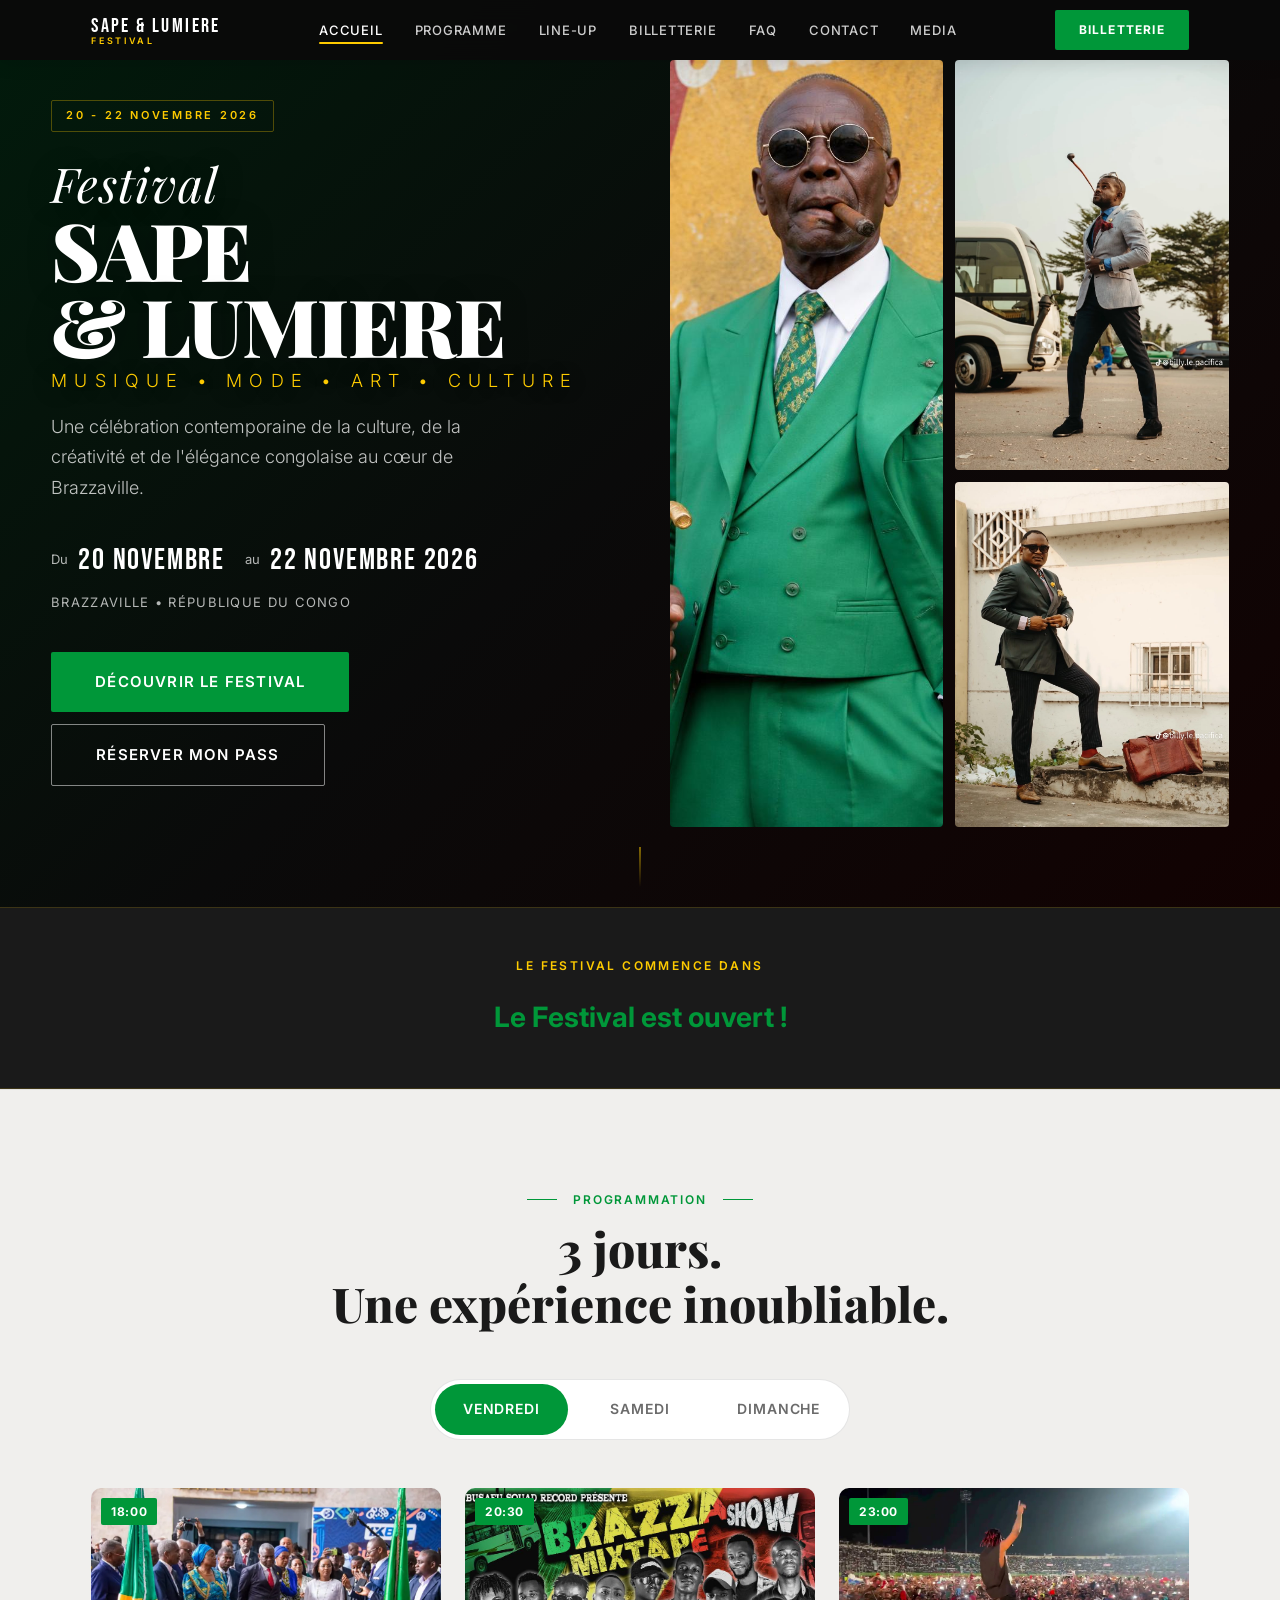
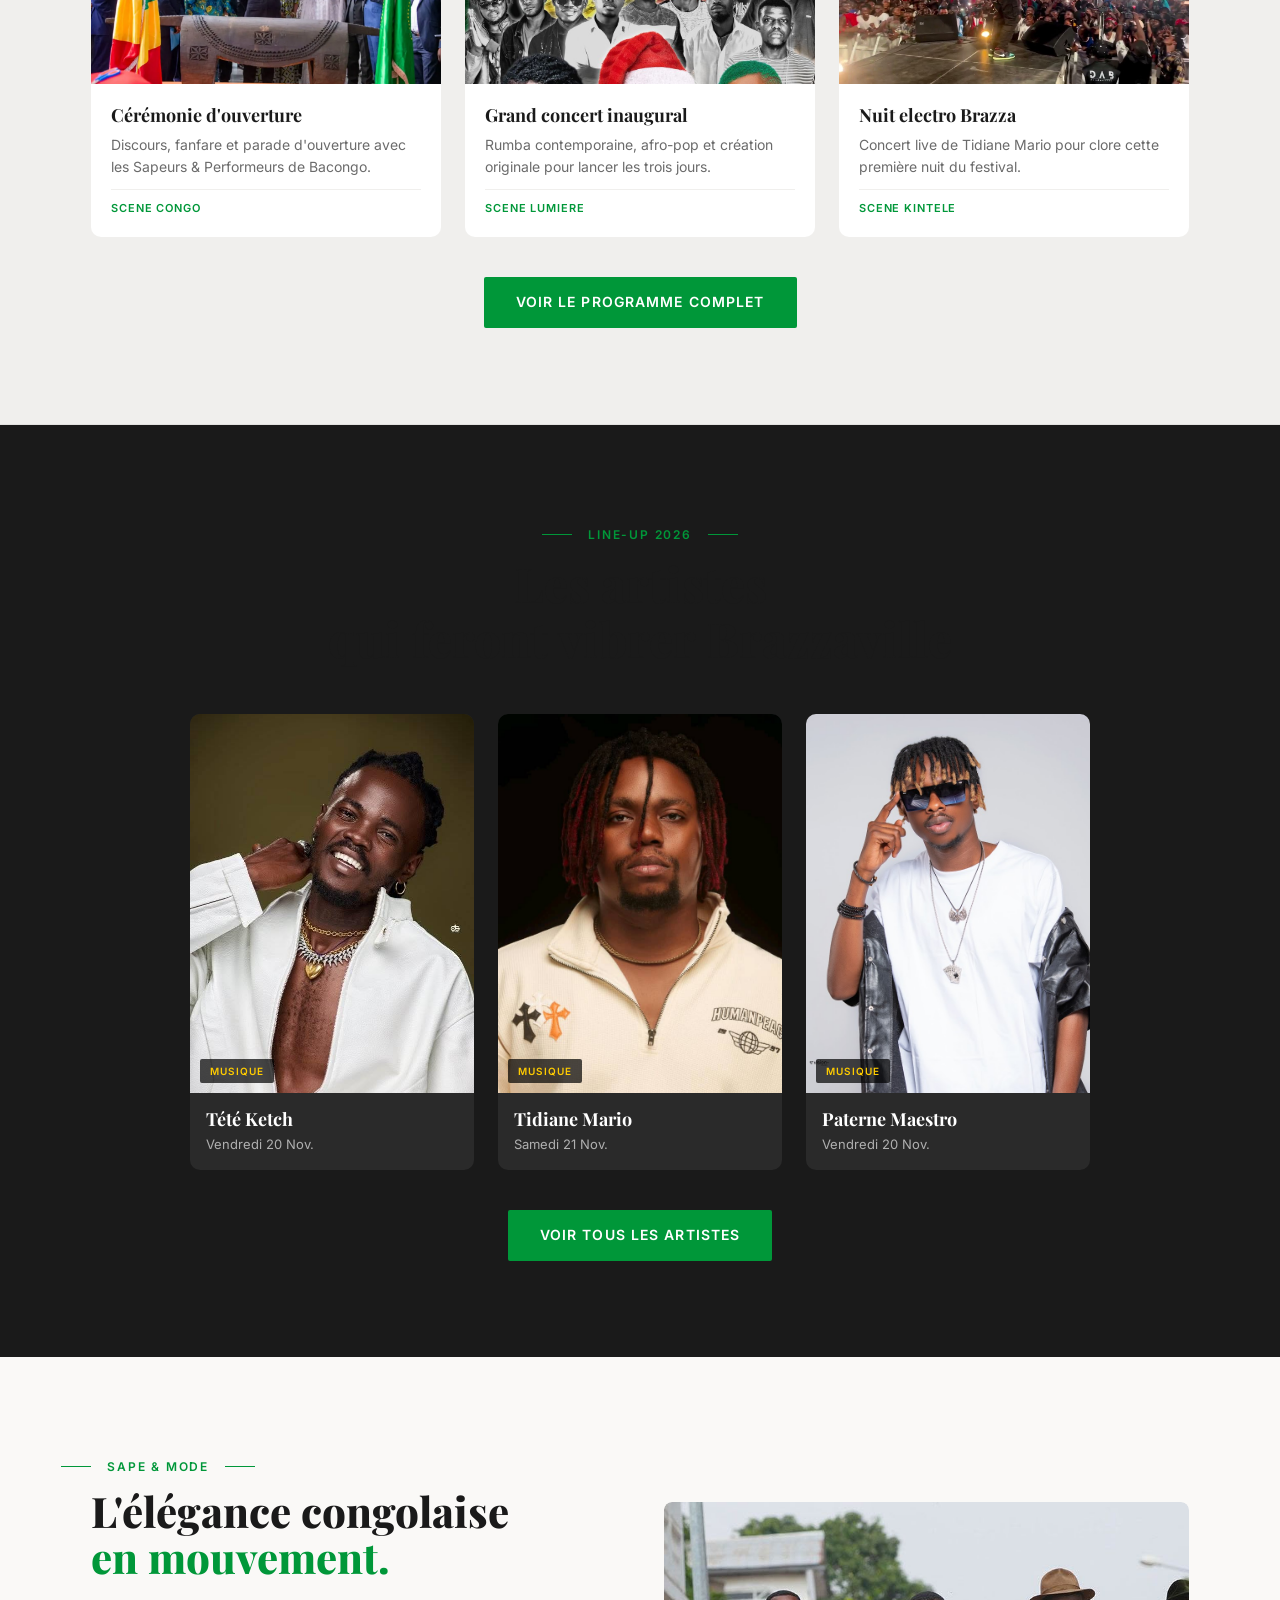
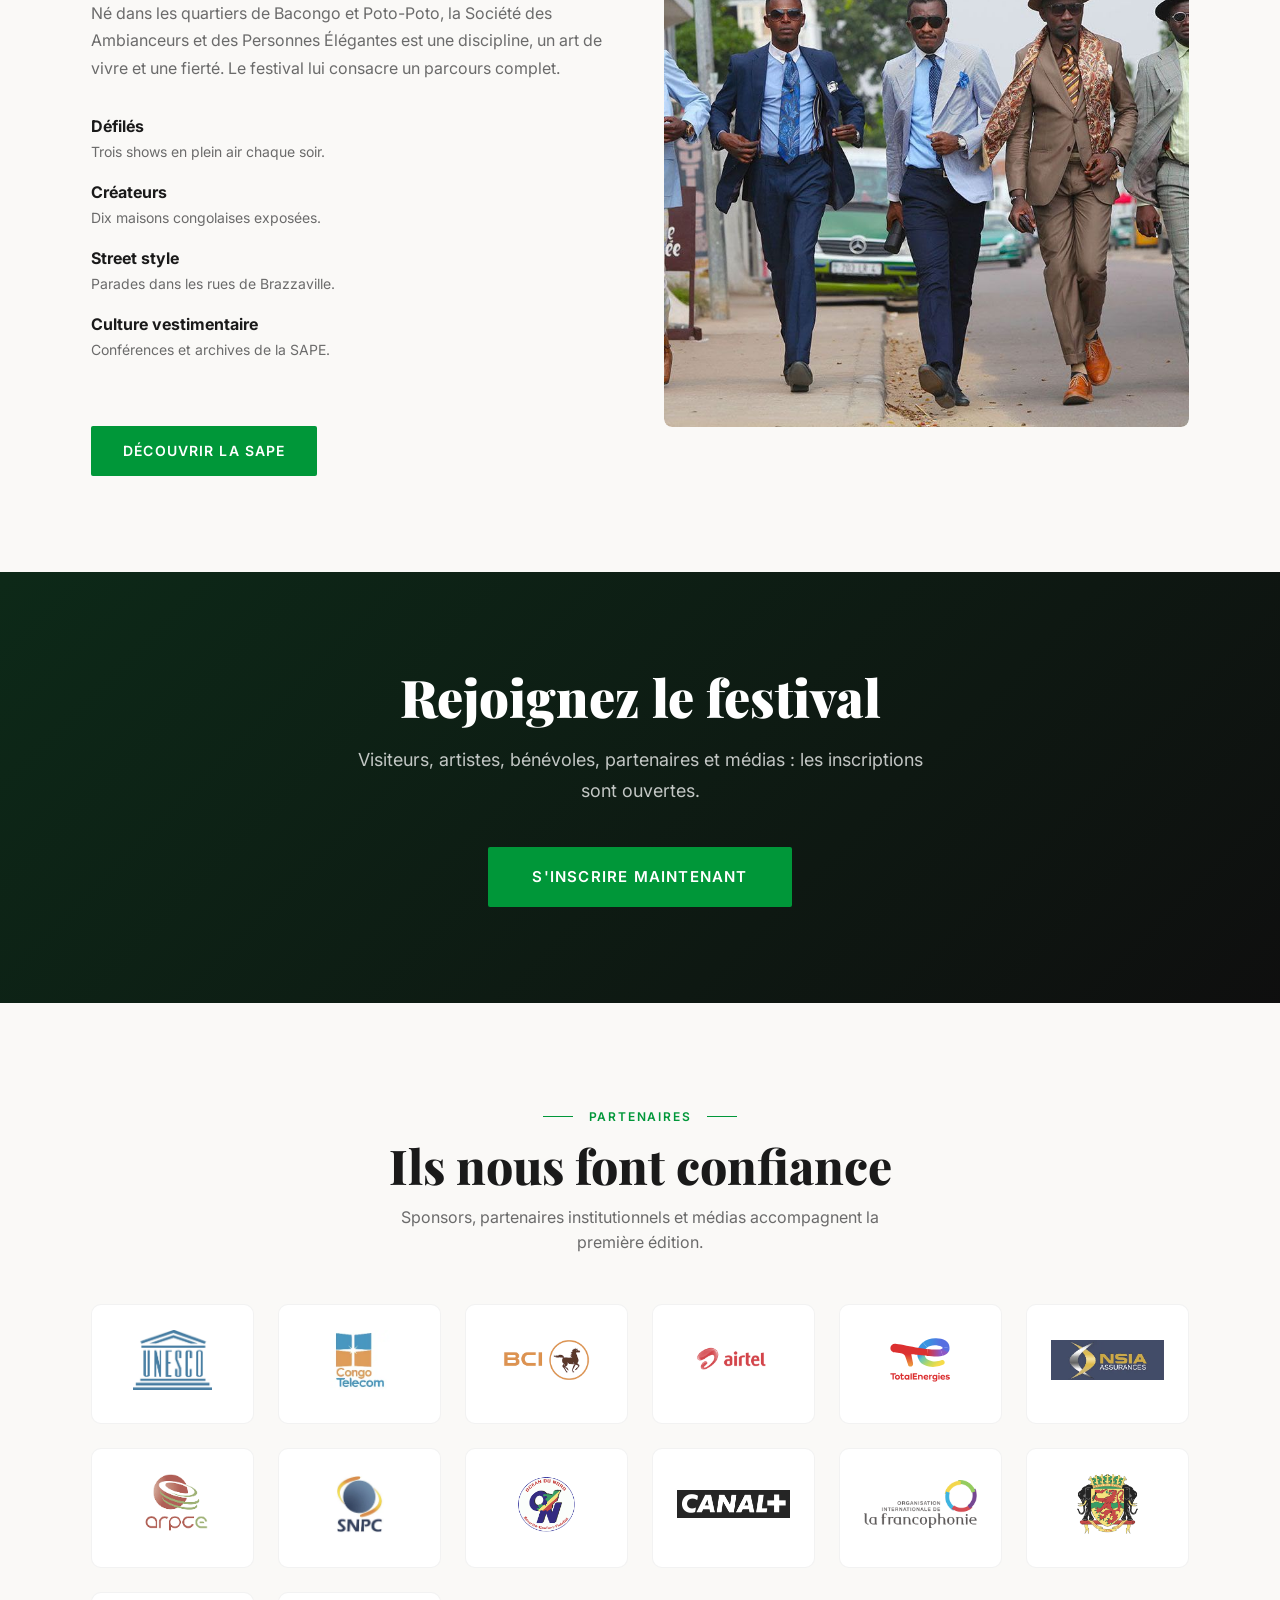
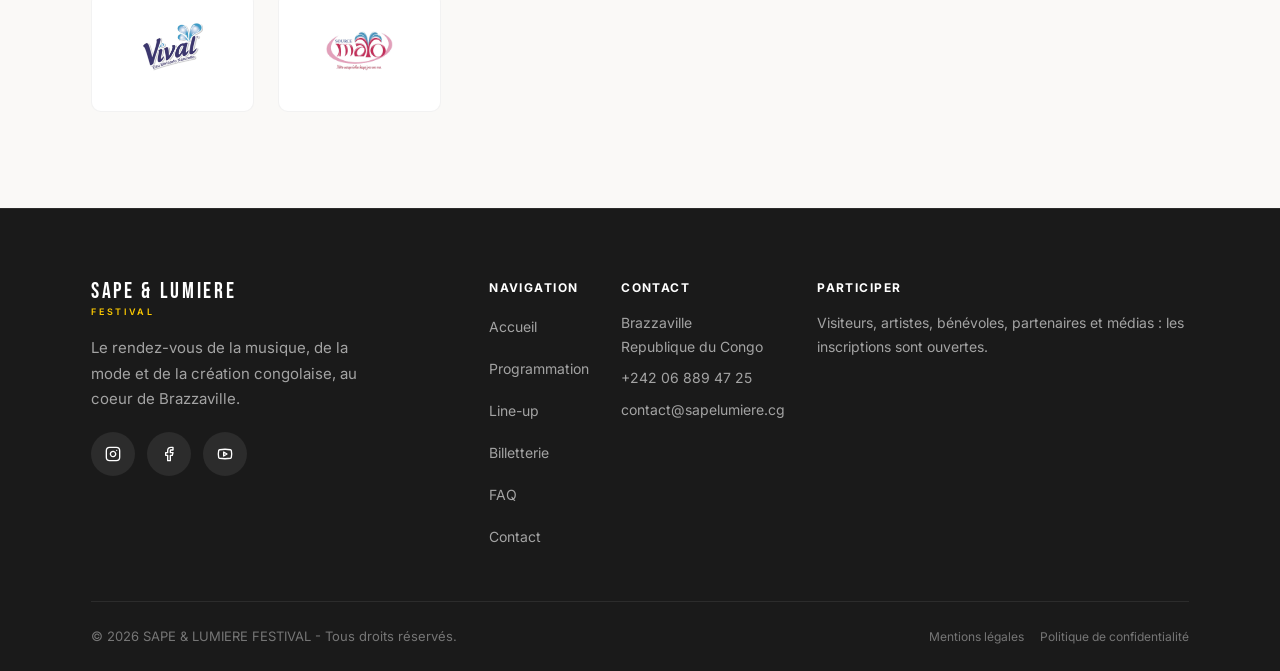
==== commit 171f17c0: "update: corrections multi-pages" ====
--- a/index.html
+++ b/index.html
@@ -39,7 +39,7 @@
           <ul class="header_menu">
             <li><a href="index.html" class="header_link active">Accueil</a></li>
             <li>
-              <a href="programmation.html" class="header_link">Programmation</a>
+              <a href="programmation.html" class="header_link">Programme</a>
             </li>
             <li><a href="line-up.html" class="header_link">Line-up</a></li>
             <li>
--- a/css/style.css
+++ b/css/style.css
@@ -895,8 +895,9 @@
 }
 .artist-modal_panel {
   position: relative; z-index: 1;
-  background: var(--charcoal); border-radius: 12px; overflow: hidden;
-  max-width: 420px; width: 90%;
+  background: var(--charcoal); border-radius: 10px; overflow: hidden;
+  max-width: 360px; width: 88%;
+  display: flex; flex-direction: column;
   transform: scale(0.9); transition: transform 0.3s var(--ease);
 }
 .artist-modal.open .artist-modal_panel { transform: scale(1); }
@@ -909,22 +910,51 @@
 }
 .artist-modal_close:hover { background: var(--red); }
 .artist-modal_img {
-  width: 100%; aspect-ratio: 3/4; object-fit: cover; display: block;
-}
-.artist-modal_body { padding: clamp(16px, 4vw, 24px); }
+  width: 100%; aspect-ratio: 16/9; object-fit: cover; display: block;
+  max-height: 150px;
+}
+.artist-modal_body {
+  padding: 12px; overflow-y: auto;
+  -webkit-overflow-scrolling: touch;
+}
 .artist-modal_cat {
   display: inline-block;
-  font-size: clamp(10px, 1.2vw, 11px); font-weight: 600;
+  font-size: 9px; font-weight: 600;
   letter-spacing: 0.1em; text-transform: uppercase;
-  color: var(--yellow); margin-bottom: 8px;
+  color: var(--yellow); margin-bottom: 4px;
 }
 .artist-modal_name {
   font-family: 'Playfair Display', serif;
-  font-size: clamp(20px, 4vw, 28px); font-weight: 700;
-  color: var(--white); margin-bottom: 4px;
-}
-.artist-modal_jour {
-  font-size: clamp(13px, 1.5vw, 15px); color: var(--gray-light);
+  font-size: 18px; font-weight: 700;
+  color: var(--white); margin-bottom: 8px;
+}
+.artist-modal_details {
+  display: flex; flex-direction: column; gap: 3px;
+  margin-bottom: 10px;
+  padding-bottom: 10px; border-bottom: 1px solid rgba(255,255,255,0.1);
+}
+.artist-modal_detail {
+  font-size: 12px; color: var(--gray-light);
+}
+.artist-modal_label {
+  font-size: 9px; font-weight: 600;
+  letter-spacing: 0.05em; text-transform: uppercase;
+  color: var(--yellow); display: inline-block; min-width: 50px;
+}
+.artist-modal_sapeurs {
+  margin-bottom: 10px;
+  padding-bottom: 10px; border-bottom: 1px solid rgba(255,255,255,0.1);
+}
+.artist-modal_sapeurs-list {
+  list-style: none; padding: 0; margin: 4px 0 0;
+}
+.artist-modal_sapeurs-list li {
+  font-size: 12px; color: var(--gray-light);
+  padding: 2px 0;
+}
+.artist-modal_bio {
+  font-size: 12px; color: var(--gray-light);
+  line-height: 1.4;
 }
 
 /* ============================================================
@@ -1570,11 +1600,16 @@
    ============================================================ */
 @media (min-width: 768px) {
   .artist-modal_panel {
-    display: grid; grid-template-columns: 260px 1fr;
-    max-width: 600px; width: 85%;
+    display: grid; grid-template-columns: 160px 1fr;
+    grid-template-rows: 1fr;
+    max-width: 440px; width: 85%;
   }
   .artist-modal_img {
-    aspect-ratio: auto; height: 100%; min-height: 300px;
+    grid-row: 1 / -1;
+    aspect-ratio: auto; height: 100%; max-height: none;
+  }
+  .artist-modal_body {
+    overflow-y: auto; padding: 12px;
   }
   .hero_inner {
     grid-template-columns: 1fr 1fr;
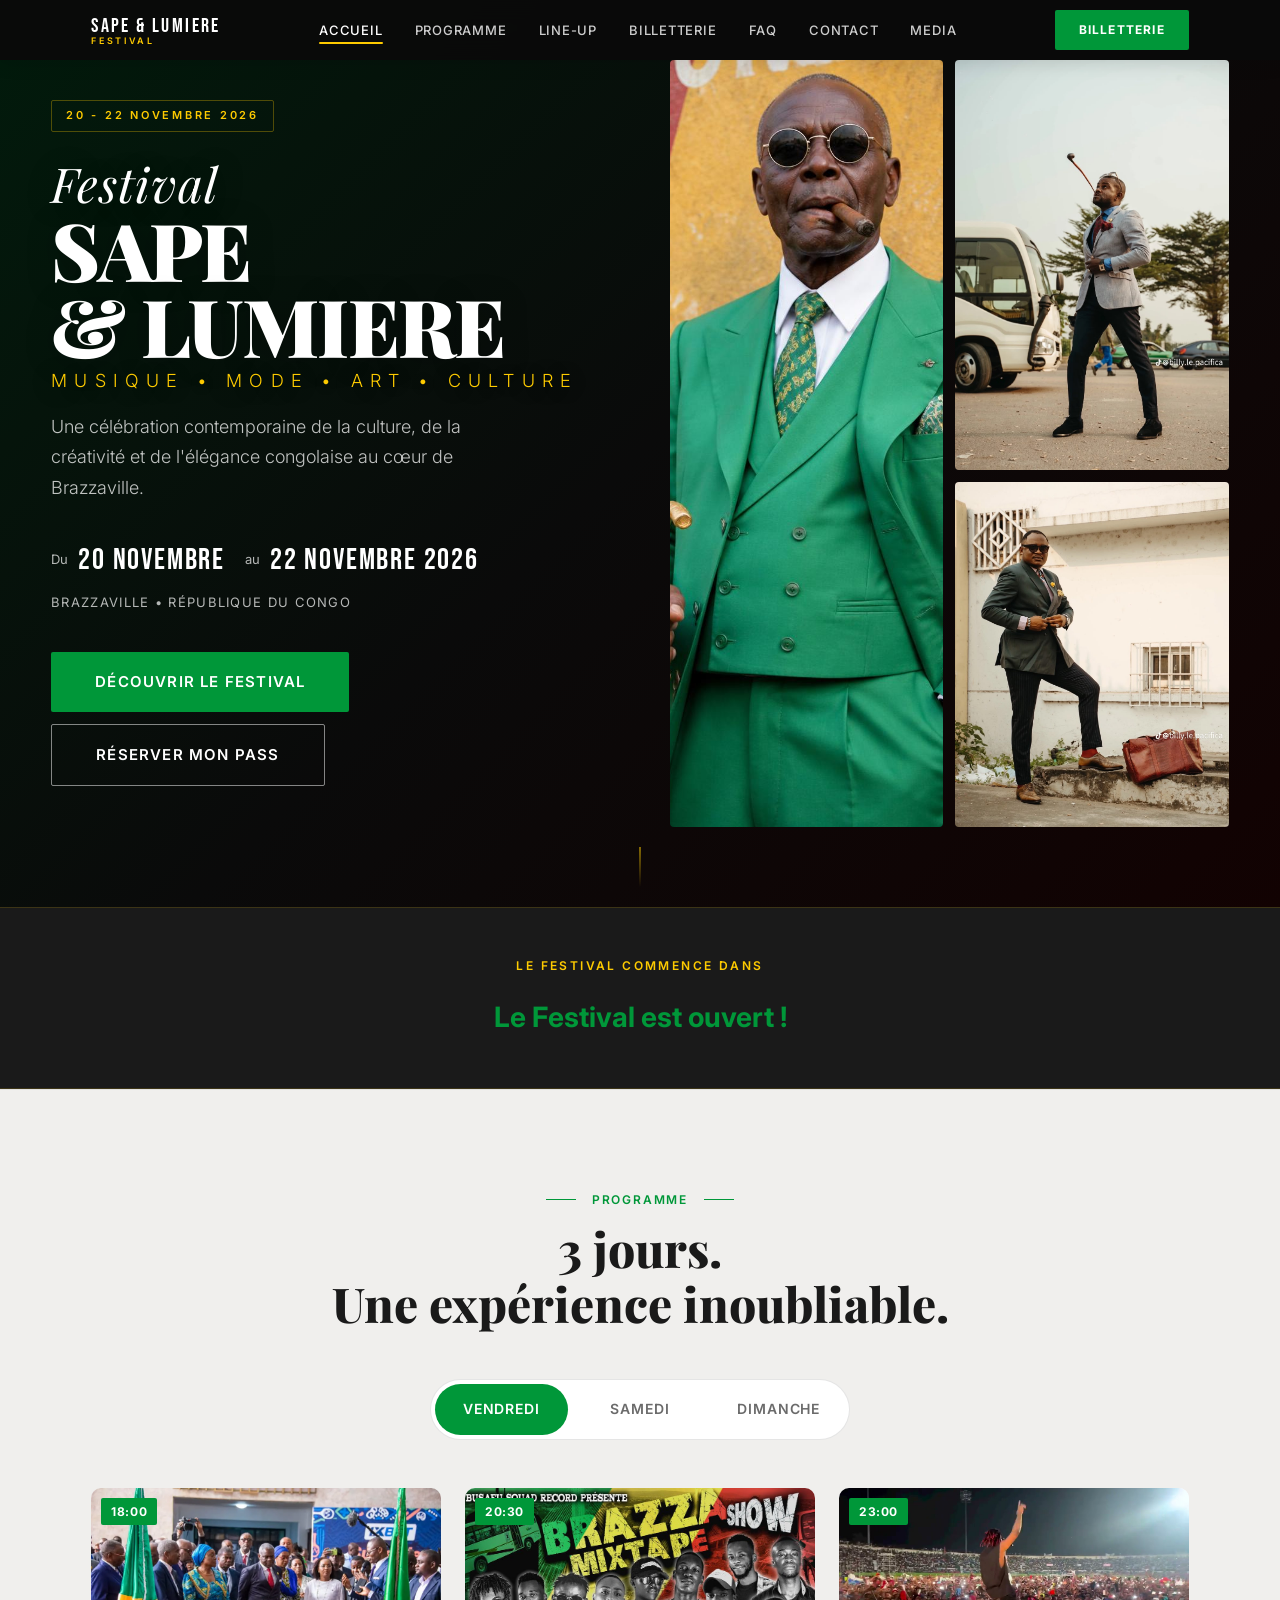
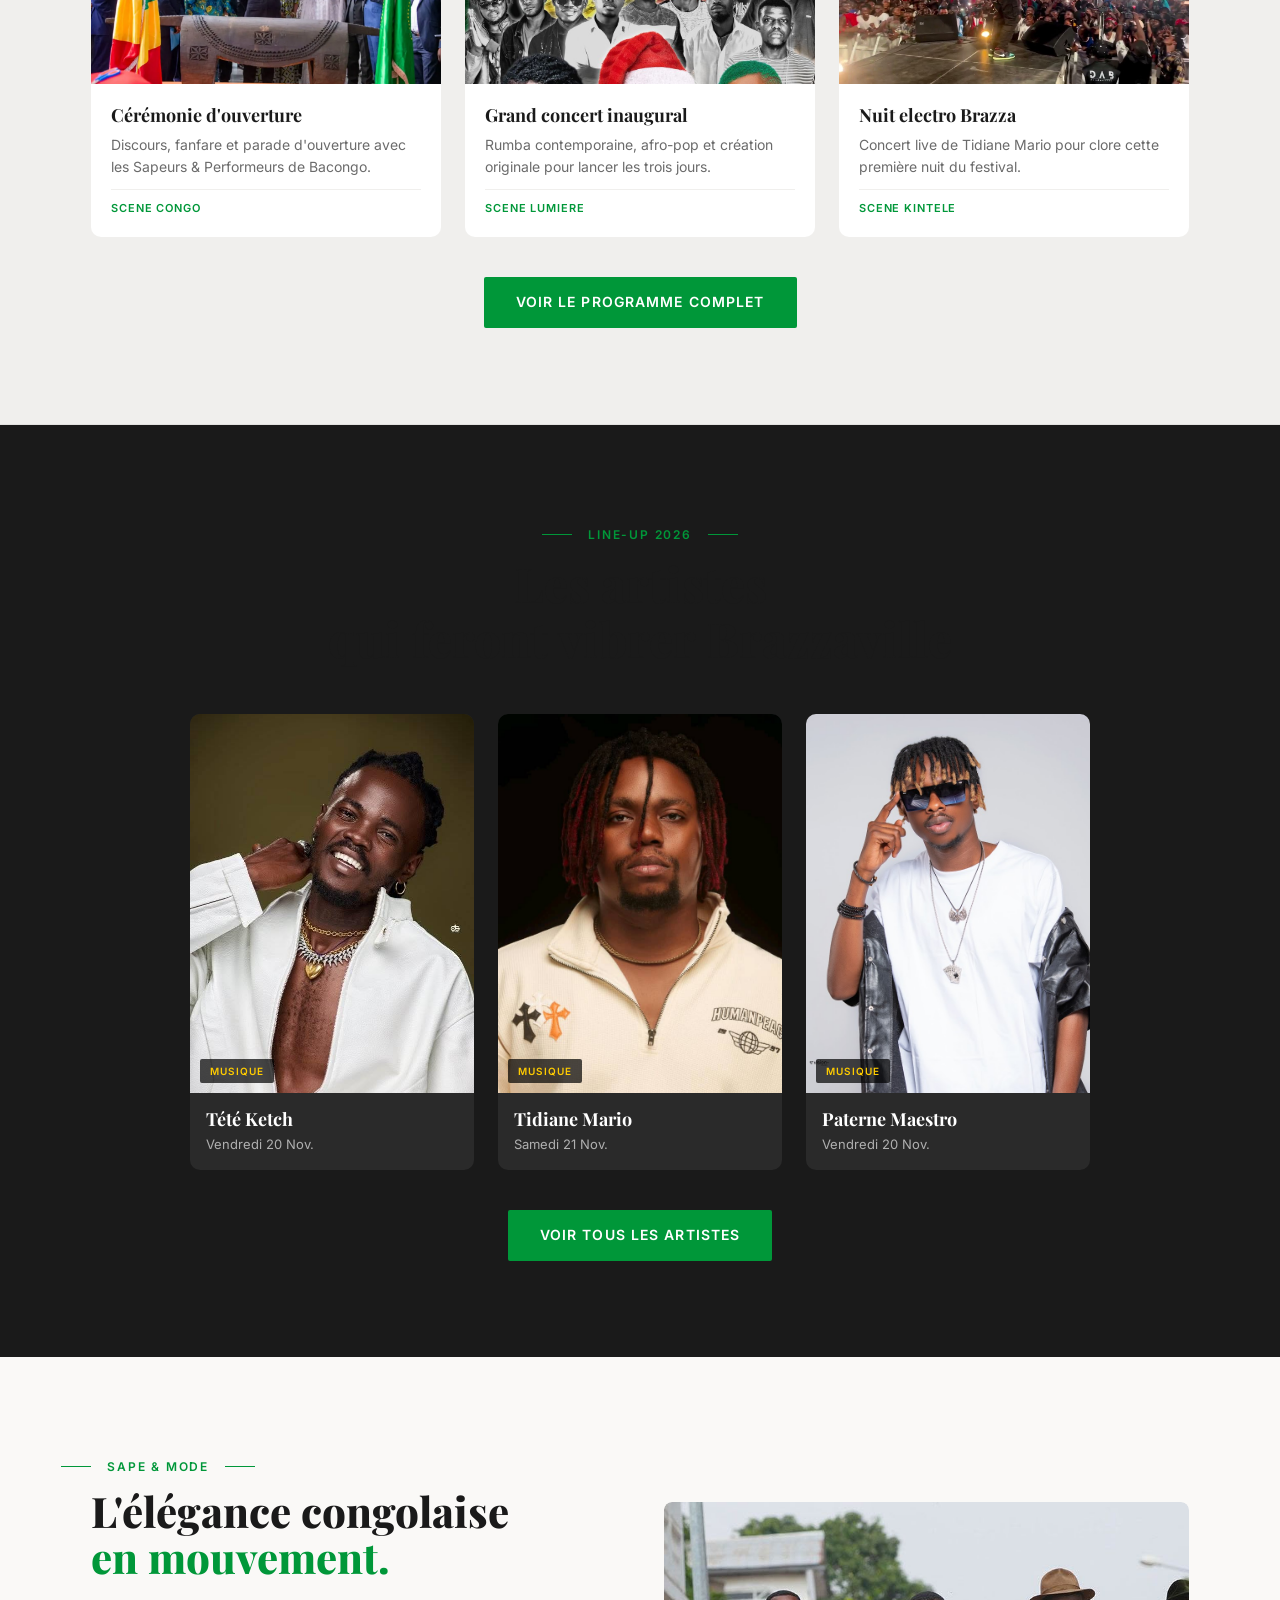
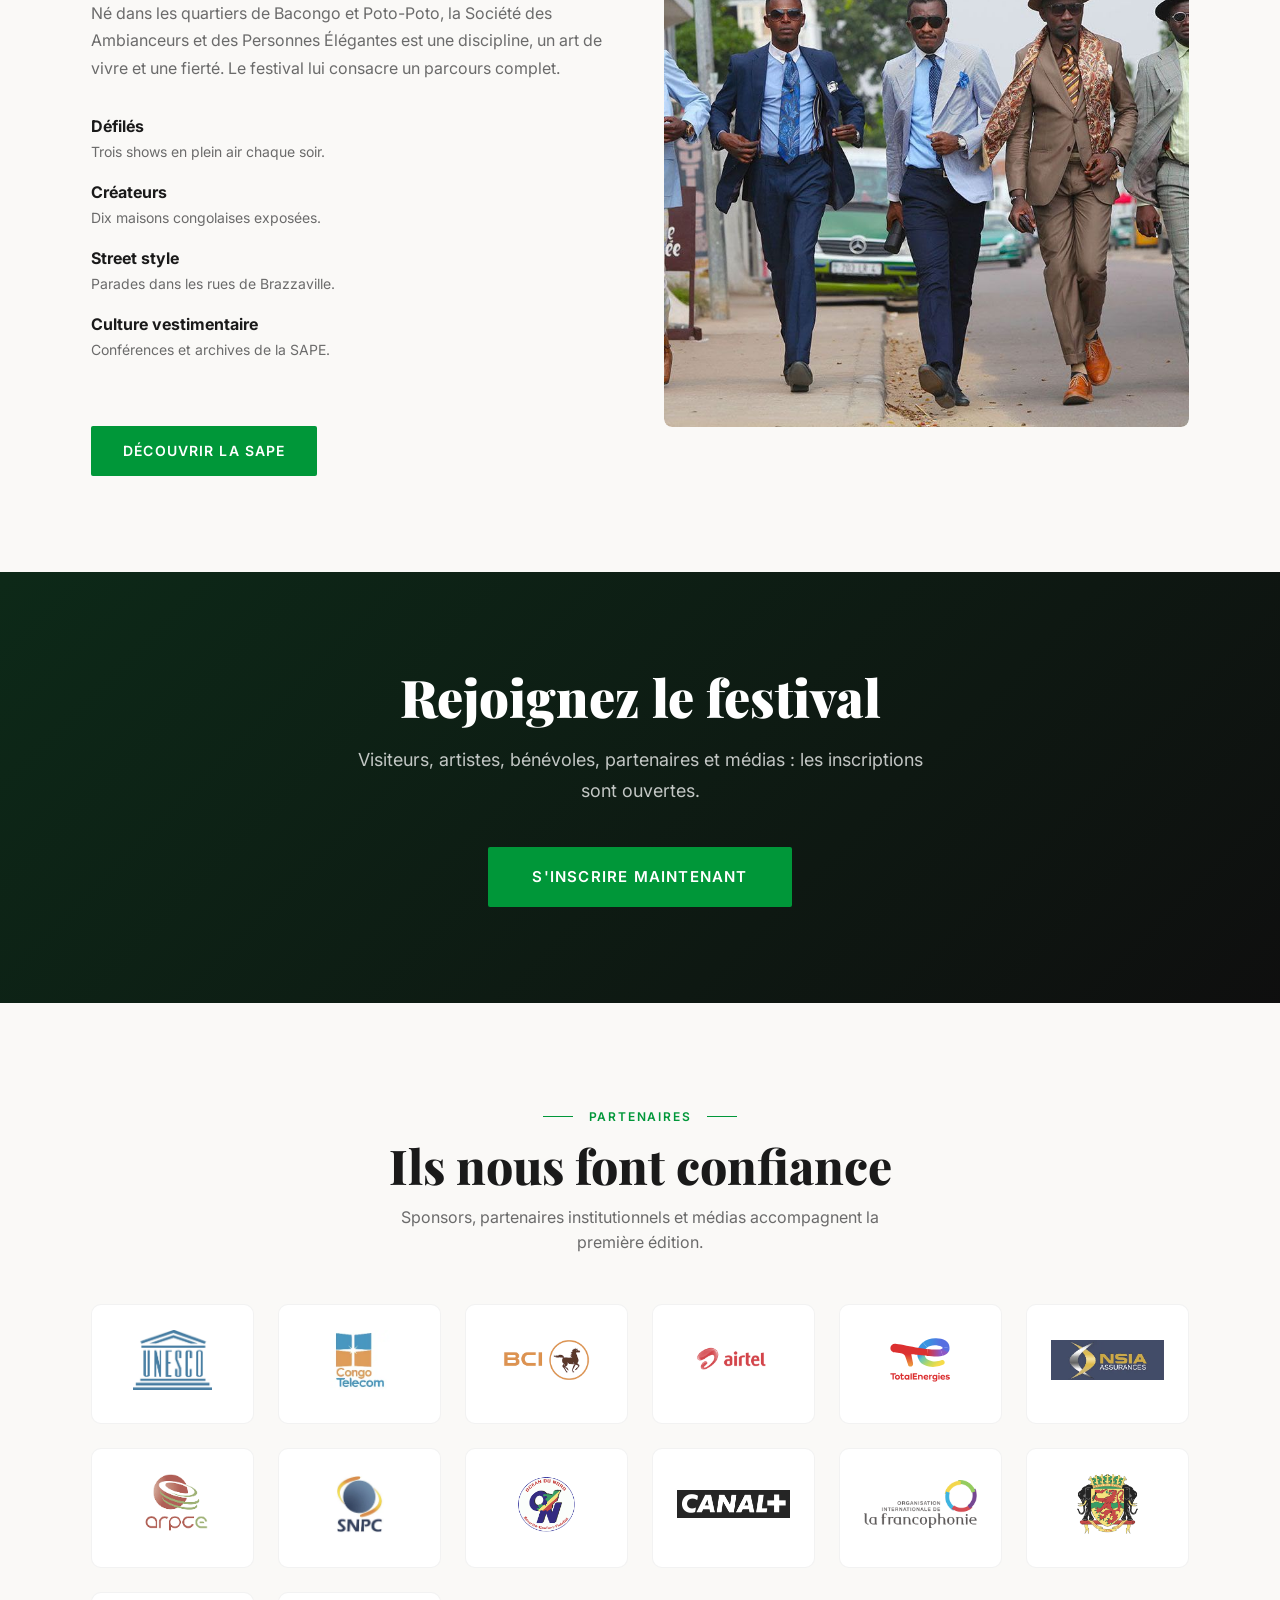
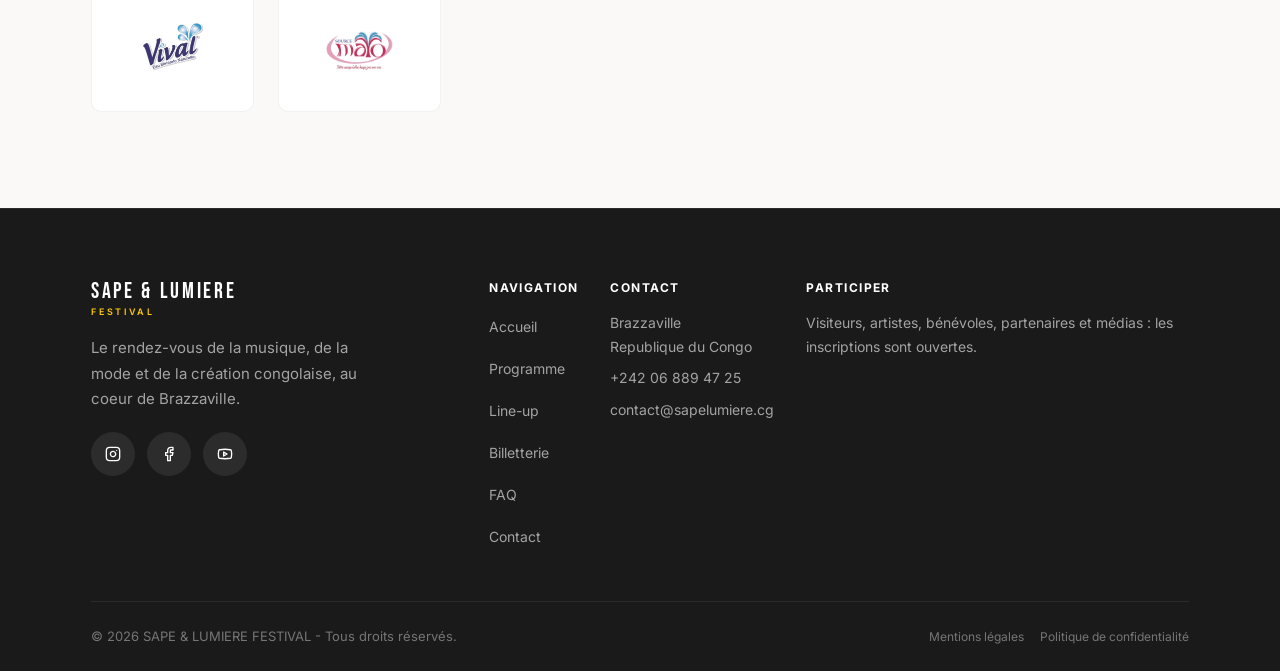
==== commit 976a1aba: "update: corrections finales multi-pages" ====
--- a/index.html
+++ b/index.html
@@ -73,7 +73,7 @@
         <nav class="mobile-menu_list">
           <a href="index.html" class="mobile-menu_link">Accueil</a>
           <a href="programmation.html" class="mobile-menu_link"
-            >Programmation</a
+            >Programme</a
           >
           <a href="line-up.html" class="mobile-menu_link">Line-up</a>
           <a href="billetterie.html" class="mobile-menu_link">Billetterie</a>
@@ -194,7 +194,7 @@
       <section class="programmation">
         <div class="container">
           <div class="section-header">
-            <span class="section-header_tag">Programmation</span>
+            <span class="section-header_tag">Programme</span>
             <h2 class="section-header_title">
               3 jours.<br />Une expérience inoubliable.
             </h2>
@@ -545,7 +545,7 @@
               <h4 class="footer_col-title">Navigation</h4>
               <ul class="footer_list">
                 <li><a href="index.html">Accueil</a></li>
-                <li><a href="programmation.html">Programmation</a></li>
+                <li><a href="programmation.html">Programme</a></li>
                 <li><a href="line-up.html">Line-up</a></li>
                 <li><a href="billetterie.html">Billetterie</a></li>
                 <li><a href="faq.html">FAQ</a></li>
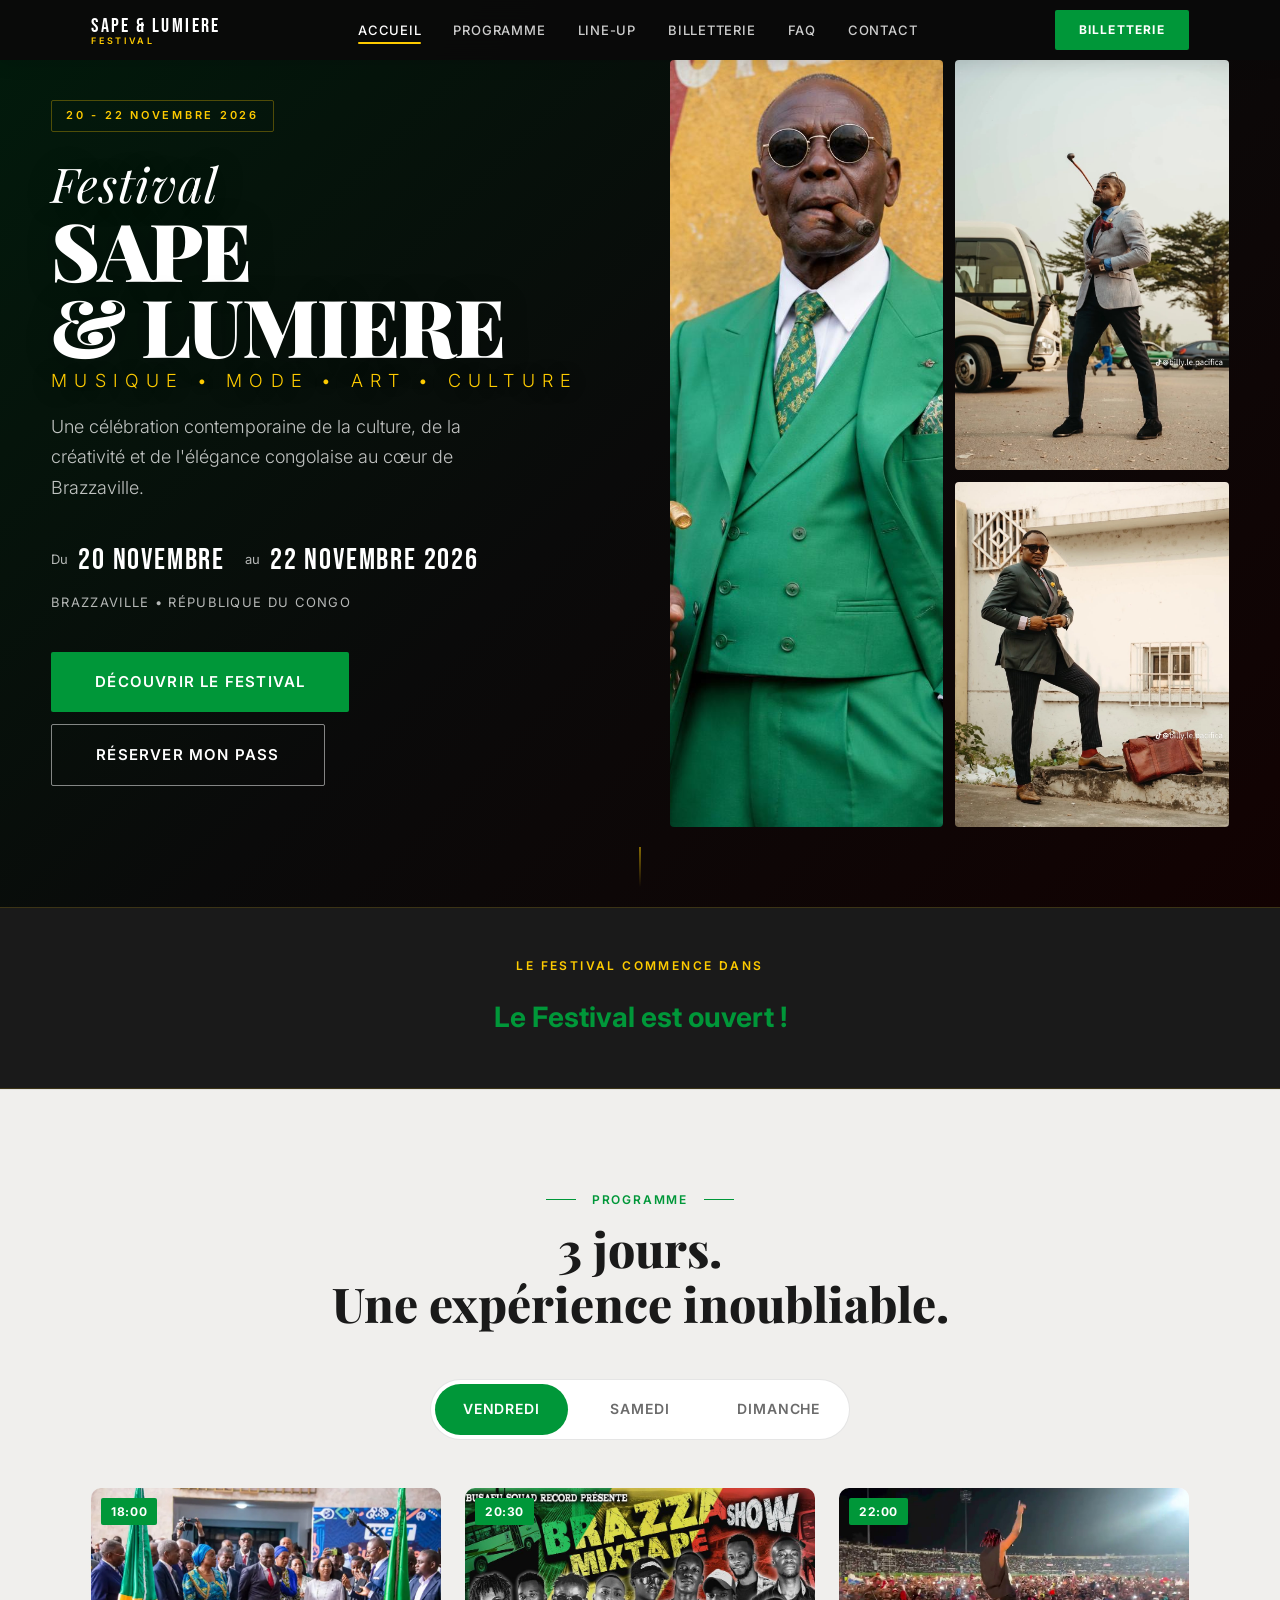
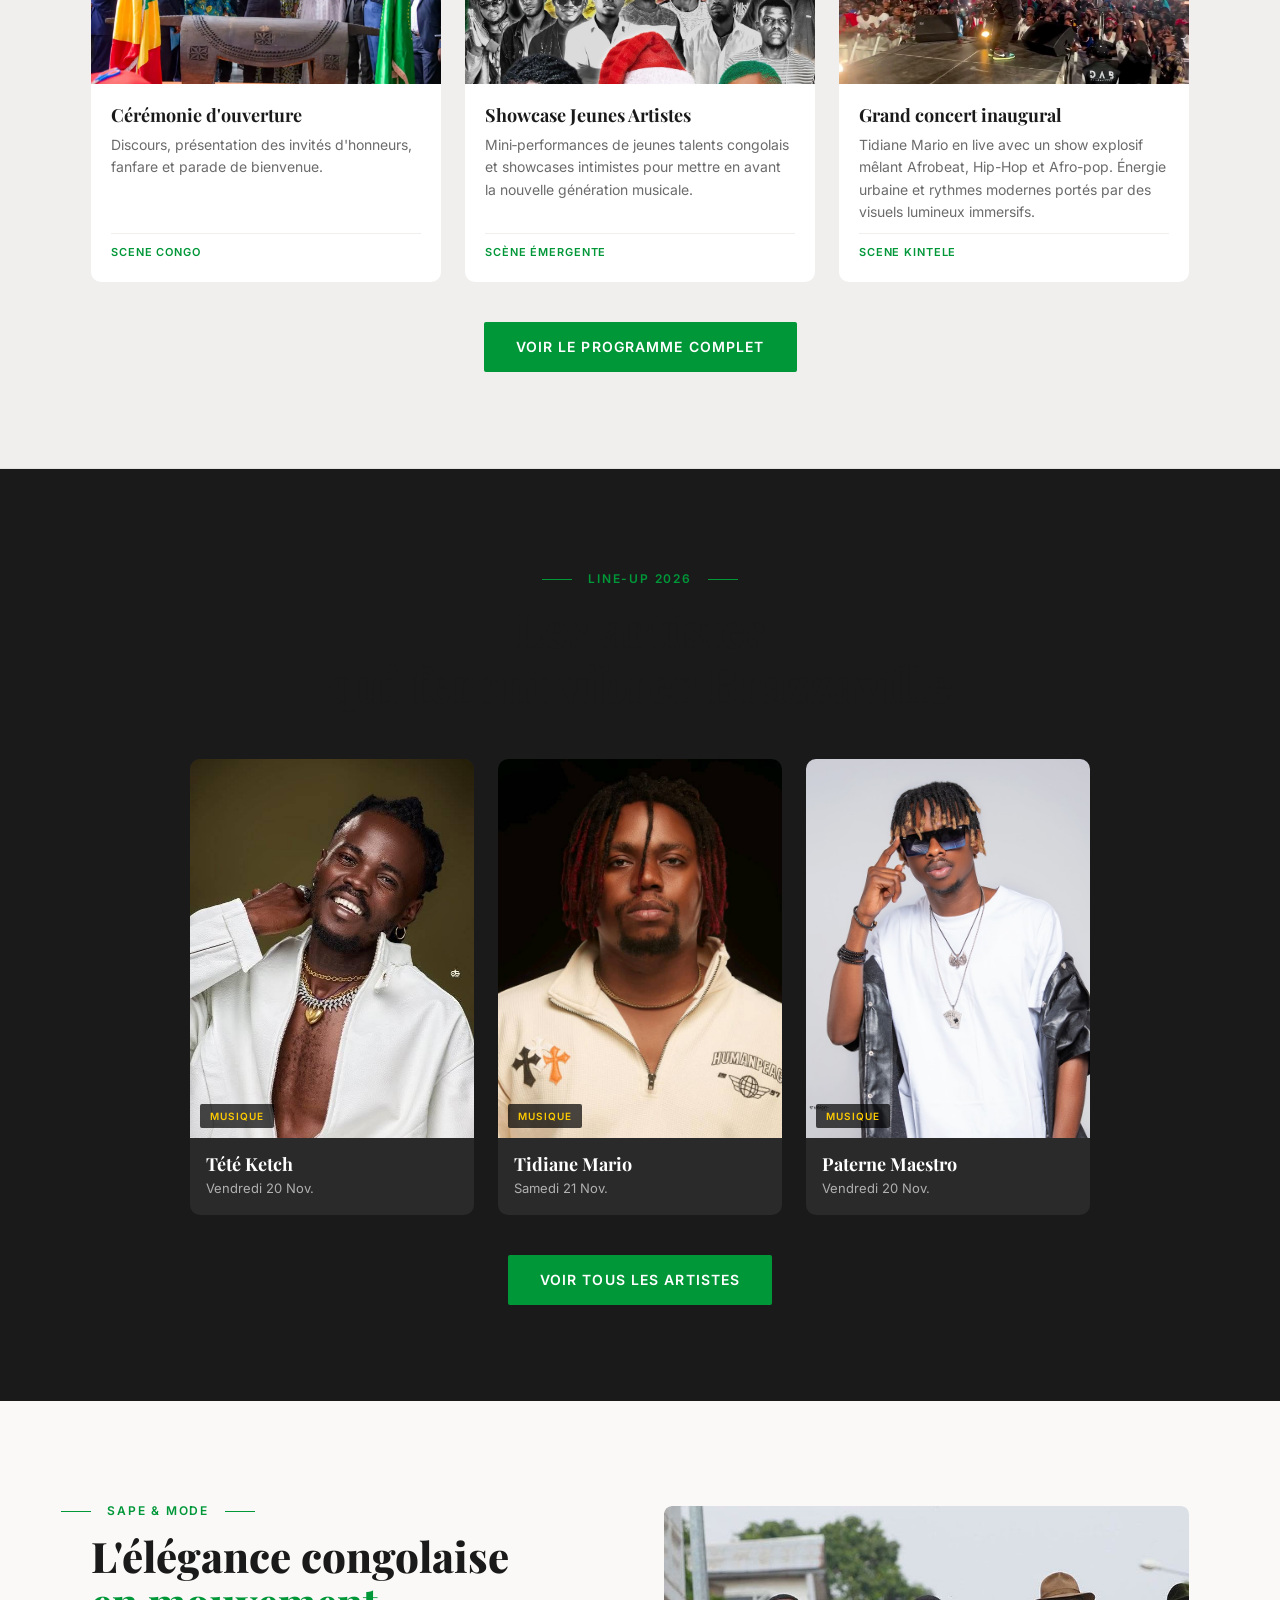
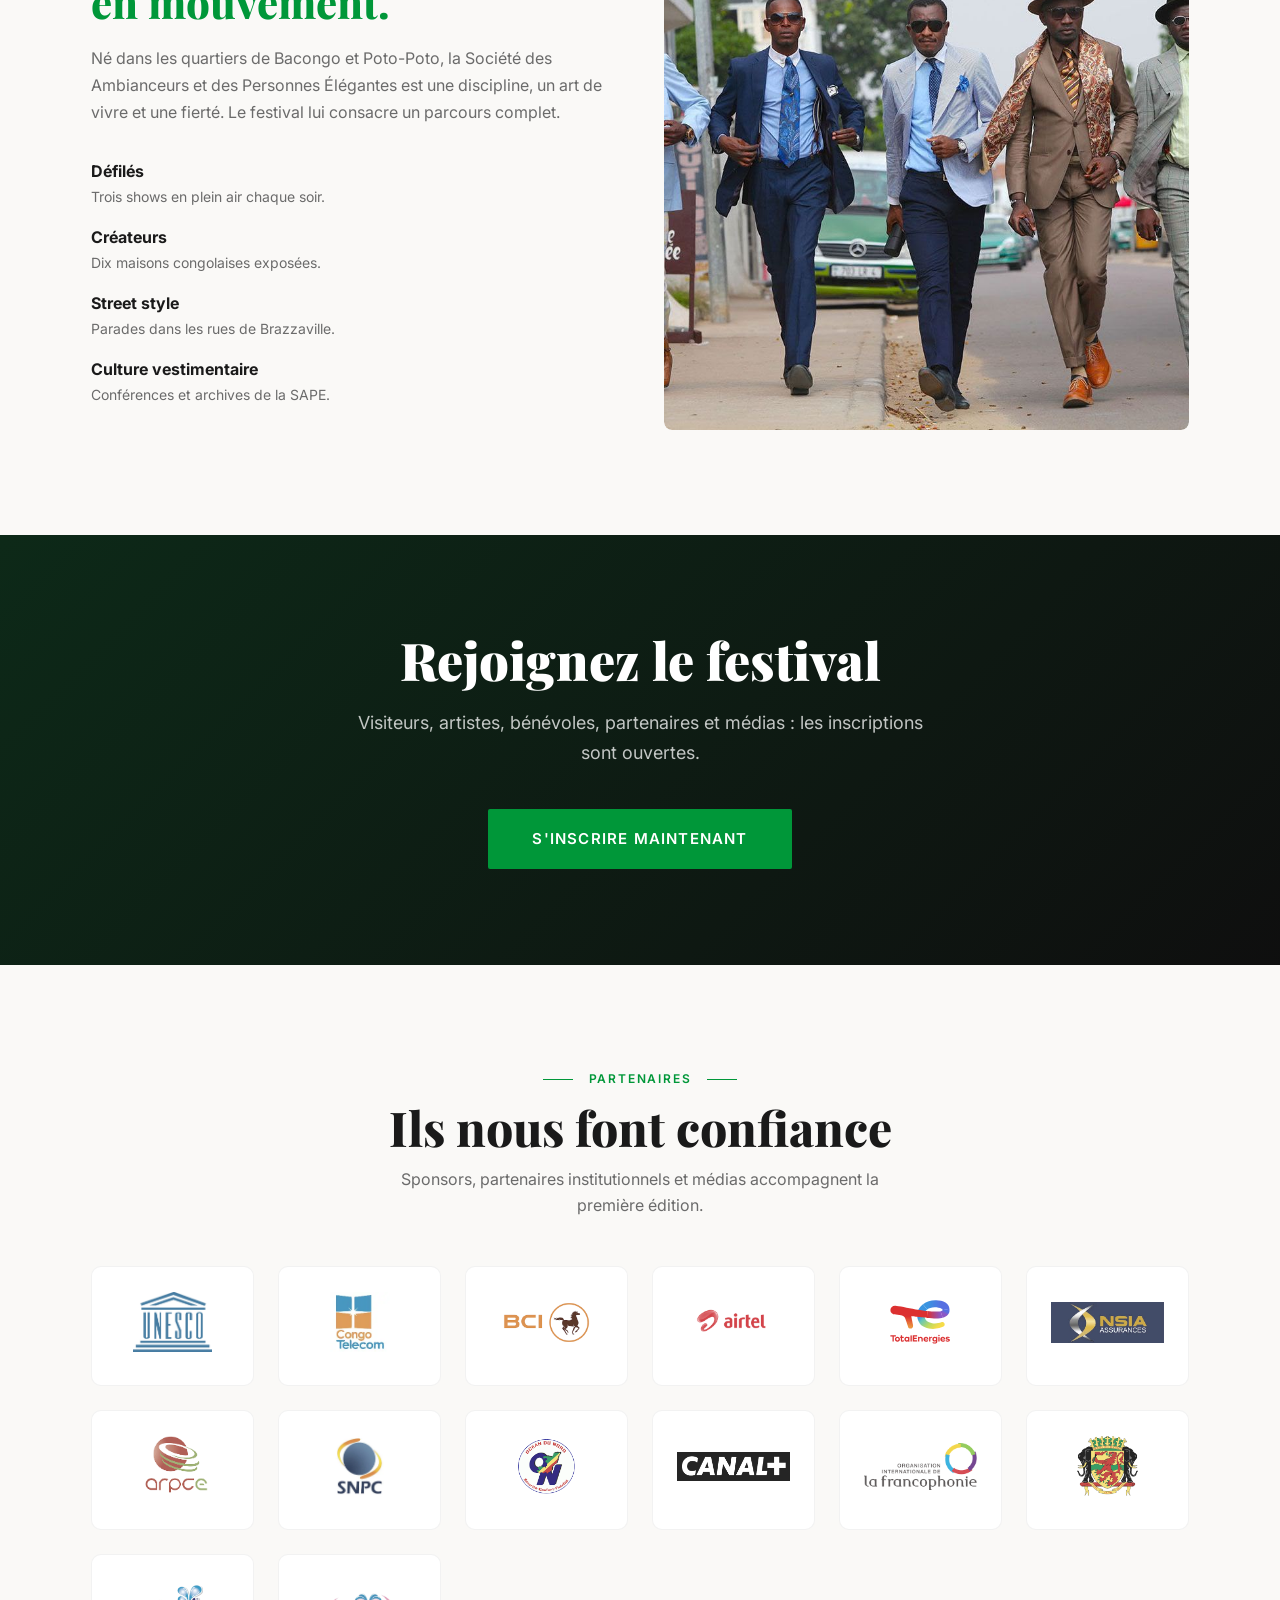
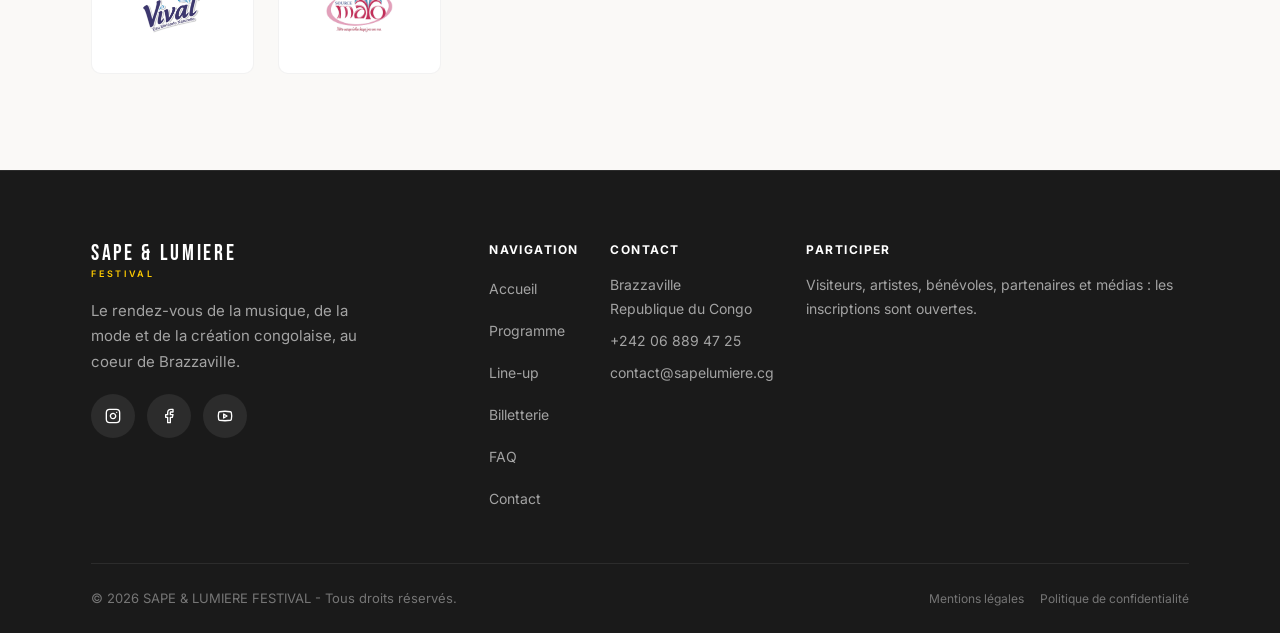
==== commit 7255cbef: "feat: suppression page Media, correction parcours defile samedi, maj ceremonie ouverture et concert " ====
--- a/index.html
+++ b/index.html
@@ -47,7 +47,6 @@
             </li>
             <li><a href="faq.html" class="header_link">FAQ</a></li>
             <li><a href="contact.html" class="header_link">Contact</a></li>
-            <li><a href="media.html" class="header_link">Media</a></li>
           </ul>
         </nav>
         <a href="billetterie.html" class="header_cta">Billetterie</a>
@@ -79,7 +78,6 @@
           <a href="billetterie.html" class="mobile-menu_link">Billetterie</a>
           <a href="faq.html" class="mobile-menu_link">FAQ</a>
           <a href="contact.html" class="mobile-menu_link">Contact</a>
-          <a href="media.html" class="mobile-menu_link">Media</a>
         </nav>
         <a href="billetterie.html" class="mobile-menu_cta">Réserver mon pass</a>
       </div>
@@ -291,12 +289,6 @@
                   <p>Conférences et archives de la SAPE.</p>
                 </li>
               </ul>
-              <a
-                href="media.html"
-                class="btn btn--primary"
-                style="margin-top: 2rem"
-                >Découvrir la SAPE</a
-              >
             </div>
             <div class="sape_image">
               <img
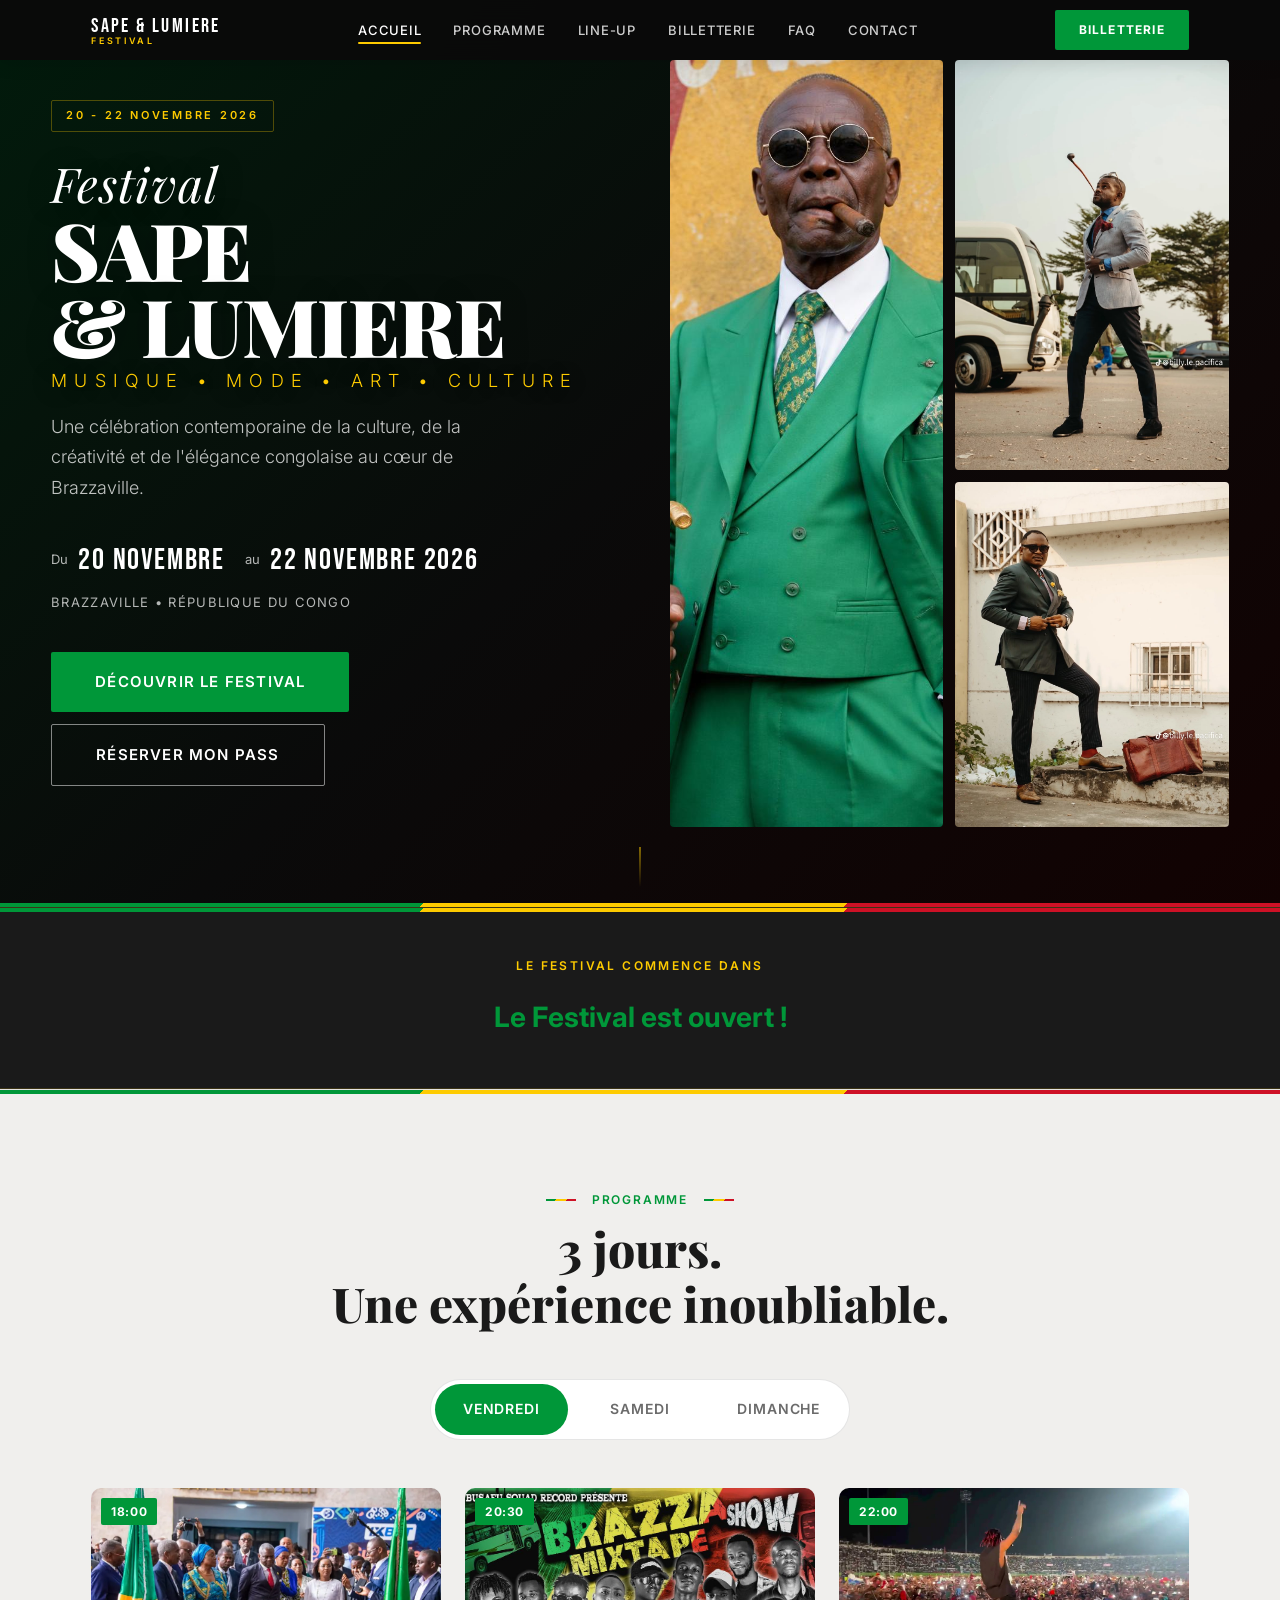
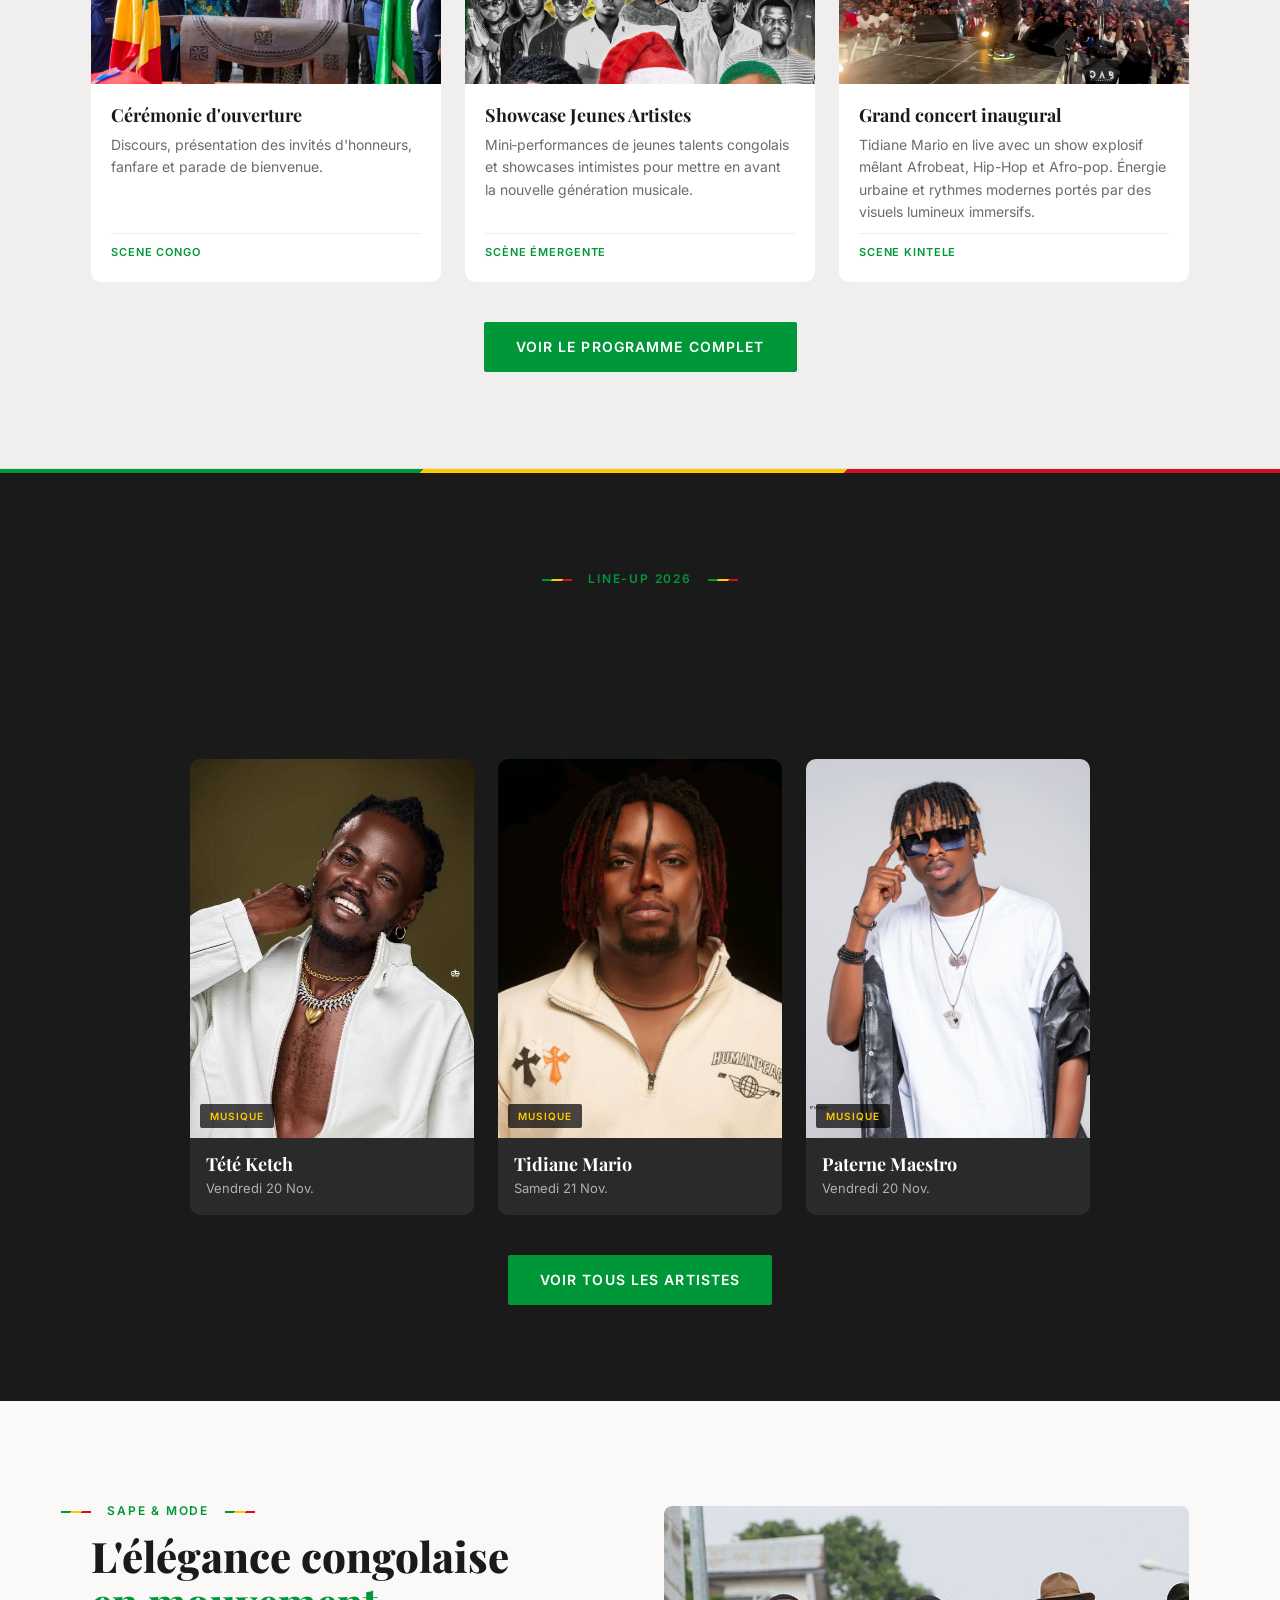
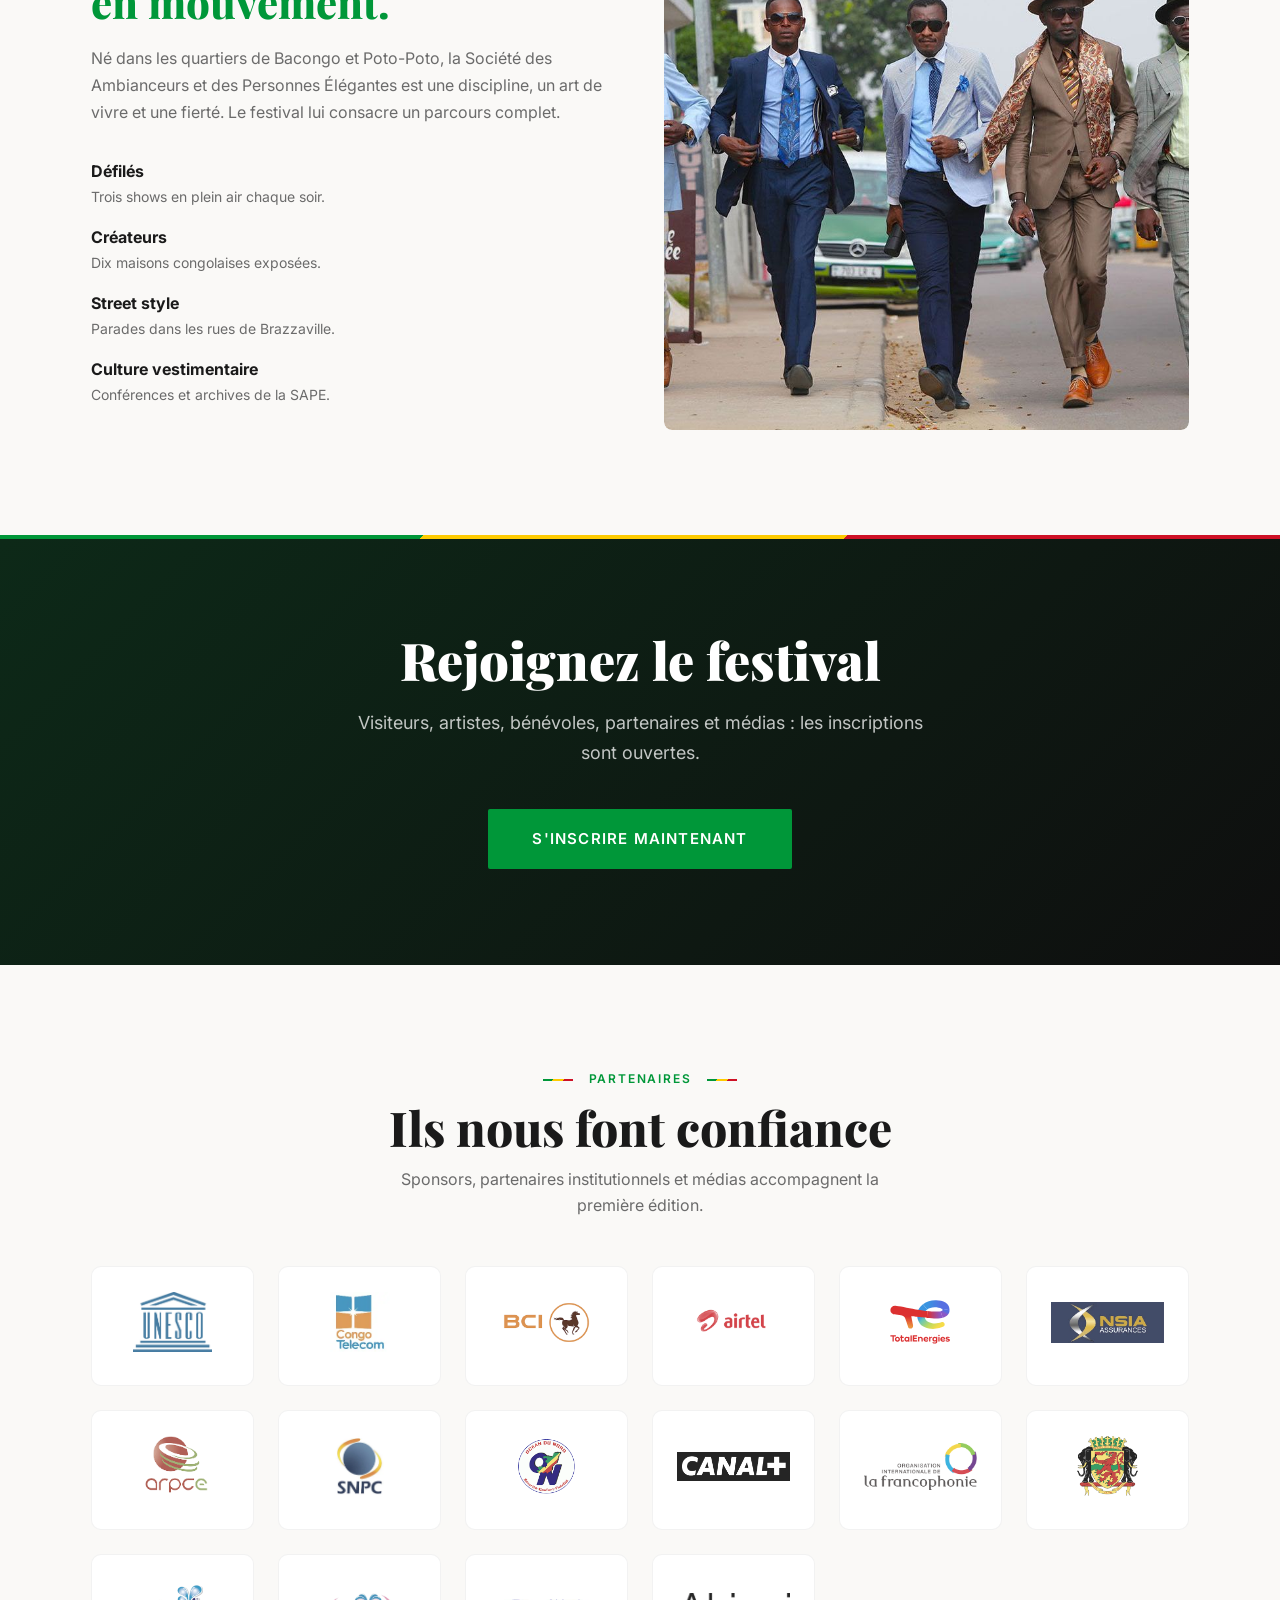
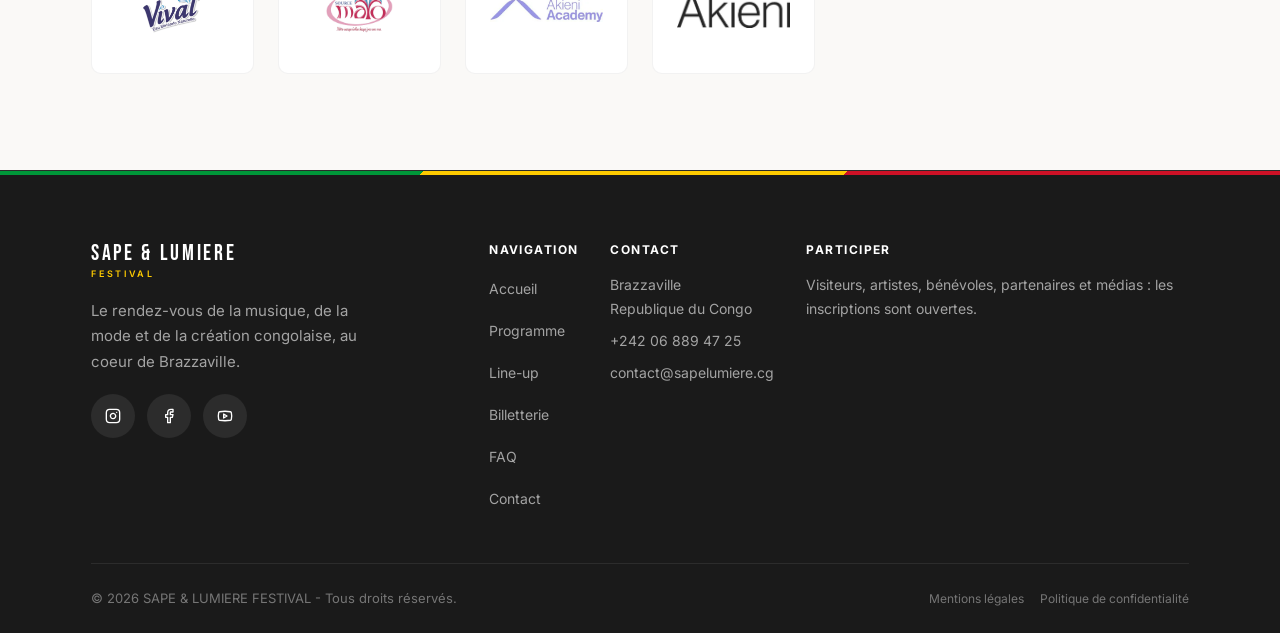
==== commit 7740e617: "ok" ====
--- a/index.html
+++ b/index.html
@@ -459,6 +459,24 @@
                 decoding="async"
               />
             </div>
+             <div class="partenaire-card revealed">
+              <img
+                class="partenaire-card_logo"
+                src="assets/partenaire/Akieni.webp"
+                alt="Mayo"
+                loading="lazy"
+                decoding="async"
+              />
+            </div>
+             <div class="partenaire-card revealed">
+              <img
+                class="partenaire-card_logo"
+                src="assets/partenaire/Akieny.webp"
+                alt="Mayo"
+                loading="lazy"
+                decoding="async"
+              />
+            </div>
           </div>
         </div>
       </section
--- a/css/style.css
+++ b/css/style.css
@@ -76,6 +76,7 @@
   --white: #ffffff;
   --gold: #c9a84c;
   --gold-light: #e0c97f;
+  --congo-gradient: linear-gradient(135deg, var(--green) 0%, var(--green) 33%, var(--yellow) 33%, var(--yellow) 66%, var(--red) 66%, var(--red) 100%);
   --container: 1200px;
   --gutter: clamp(16px, 4vw, 60px);
   --header-h: 60px;
@@ -172,14 +173,63 @@
   position: absolute;
   top: 50%;
   width: 30px;
-  height: 1px;
-  background: var(--green);
+  height: 2px;
+  background: var(--congo-gradient);
 }
 .section-header_tag::before {
   right: 100%;
 }
 .section-header_tag::after {
   left: 100%;
+}
+.hero::after {
+  content: "";
+  position: absolute;
+  bottom: 0; left: 0; right: 0;
+  height: 4px;
+  background: var(--congo-gradient);
+}
+.countdown::before {
+  content: "";
+  position: absolute;
+  top: 0; left: 0; right: 0;
+  height: 4px;
+  background: var(--congo-gradient);
+}
+.programmation::before {
+  content: "";
+  position: absolute;
+  top: 0; left: 0; right: 0;
+  height: 4px;
+  background: var(--congo-gradient);
+}
+.lineup::before {
+  content: "";
+  position: absolute;
+  top: 0; left: 0; right: 0;
+  height: 4px;
+  background: var(--congo-gradient);
+}
+.inscription {
+  position: relative;
+  overflow: hidden;
+}
+.inscription::before {
+  content: "";
+  position: absolute;
+  top: 0; left: 0; right: 0;
+  height: 4px;
+  background: var(--congo-gradient);
+}
+.footer {
+  position: relative;
+}
+.footer::before {
+  content: "";
+  position: absolute;
+  top: 0; left: 0; right: 0;
+  height: 4px;
+  background: var(--congo-gradient);
 }
 .section-header_title {
   font-size: clamp(24px, 5vw, 48px);
@@ -604,6 +654,7 @@
    COUNTDOWN
    ============================================================ */
 .countdown {
+  position: relative;
   background: var(--anthracite);
   padding: clamp(32px, 6vw, 48px) 0;
   border-top: 1px solid rgba(254, 203, 0, 0.15);
@@ -661,6 +712,7 @@
    PROGRAMMATION
    ============================================================ */
 .programmation {
+  position: relative;
   padding: clamp(48px, 8vw, 96px) 0;
   background: var(--gray-bg);
   border-top: 1px solid rgba(0, 0, 0, 0.06);
@@ -781,6 +833,7 @@
    LINEUP
    ============================================================ */
 .lineup {
+  position: relative;
   padding: clamp(48px, 8vw, 96px) 0;
   background: var(--anthracite);
   overflow: hidden;
@@ -1309,10 +1362,17 @@
   color: var(--white);
 }
 .faq-item_a {
-  padding: 0 0 clamp(14px, 3vw, 20px);
+  max-height: 0;
+  overflow: hidden;
+  padding: 0 0 0;
   font-size: clamp(13px, 1.6vw, 15px);
   color: var(--gray);
   line-height: 1.7;
+  transition: max-height 0.4s ease, padding 0.4s ease;
+}
+.faq-item_a.open {
+  padding: 0 0 clamp(14px, 3vw, 20px);
+}
 }
 
 /* ============================================================
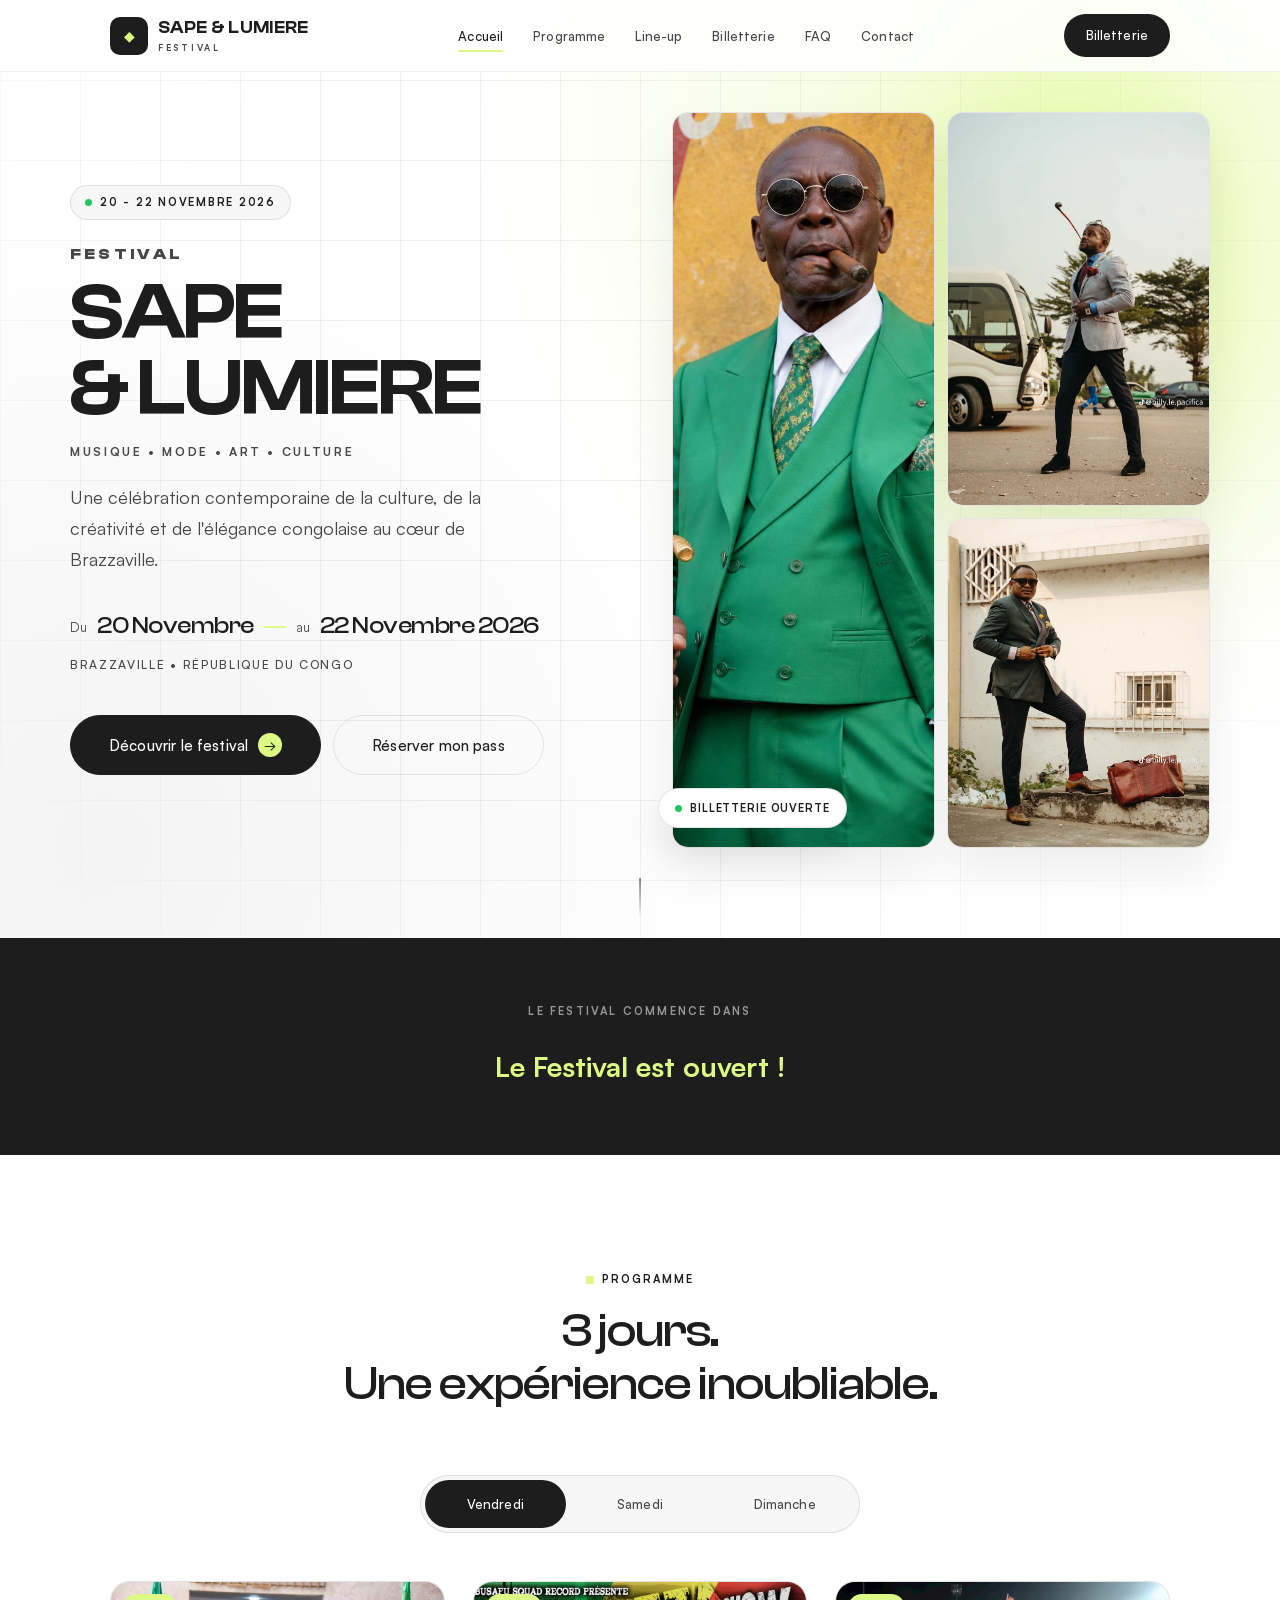
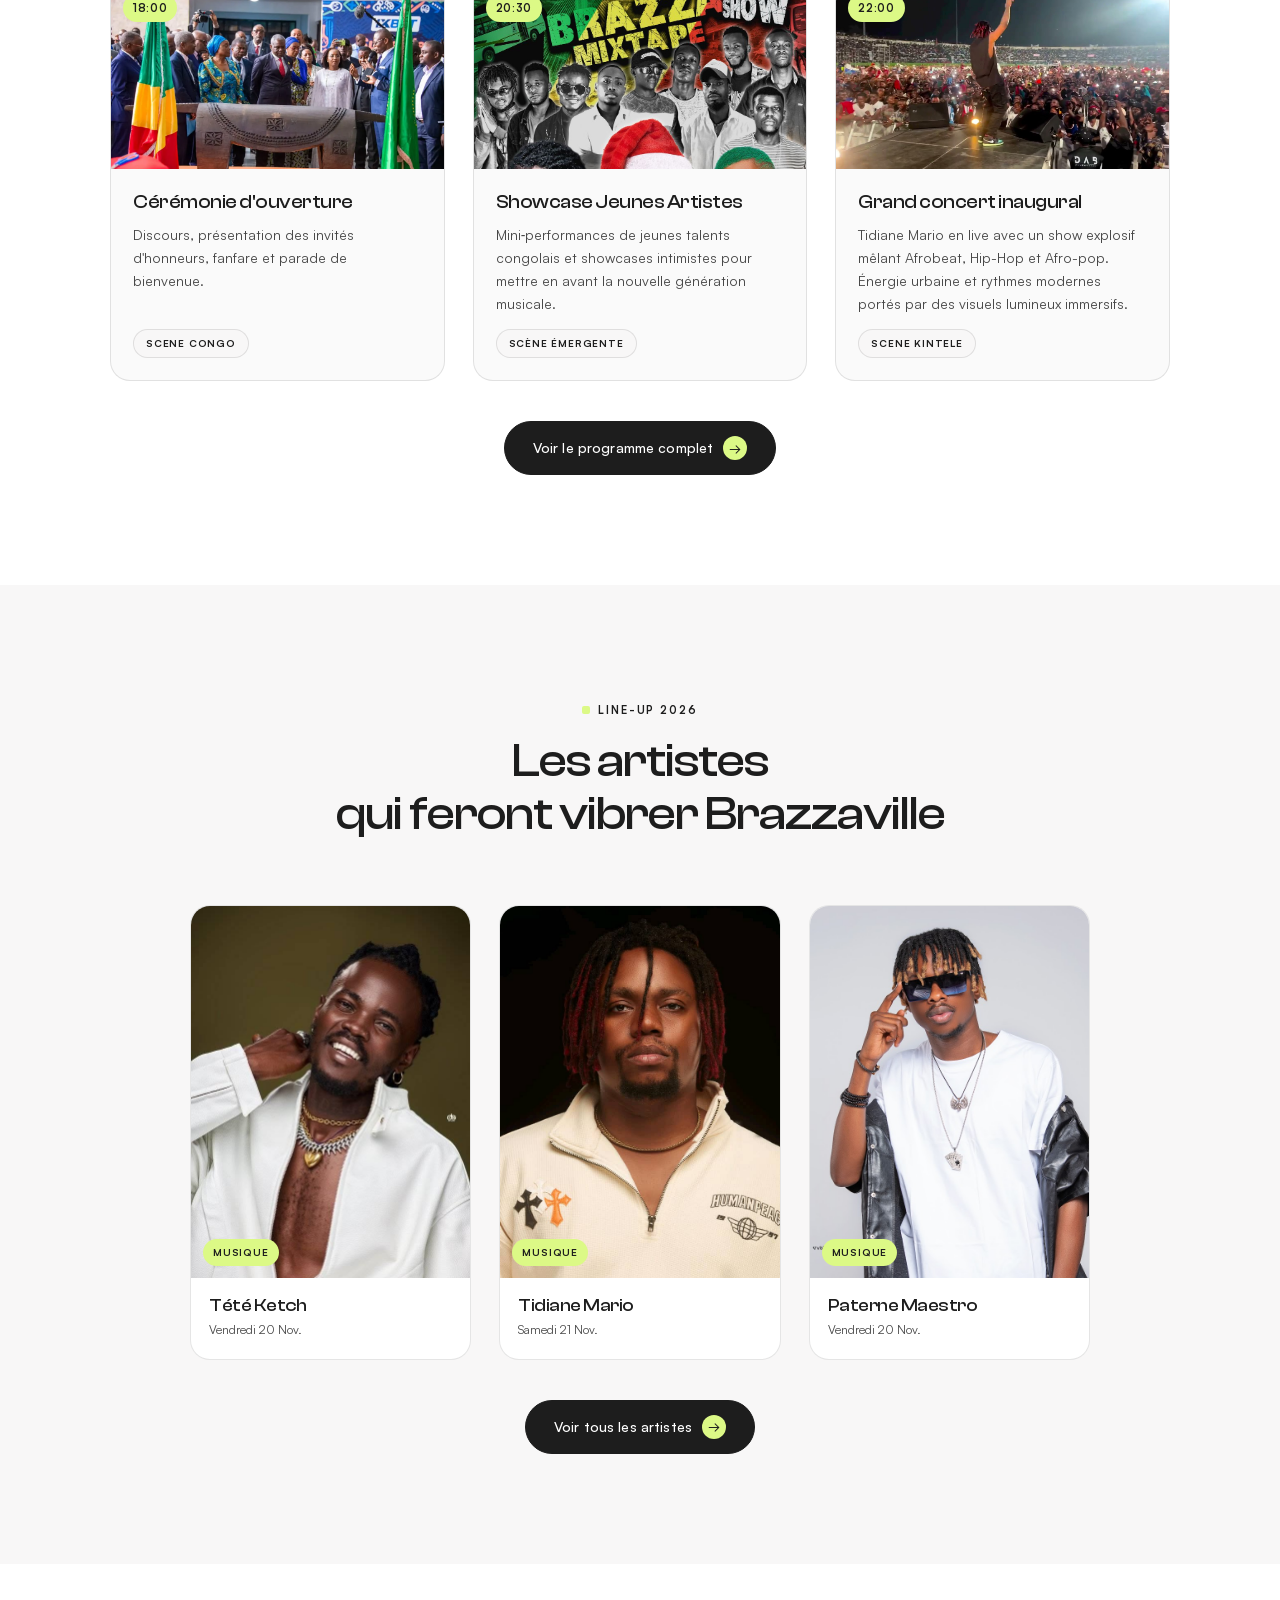
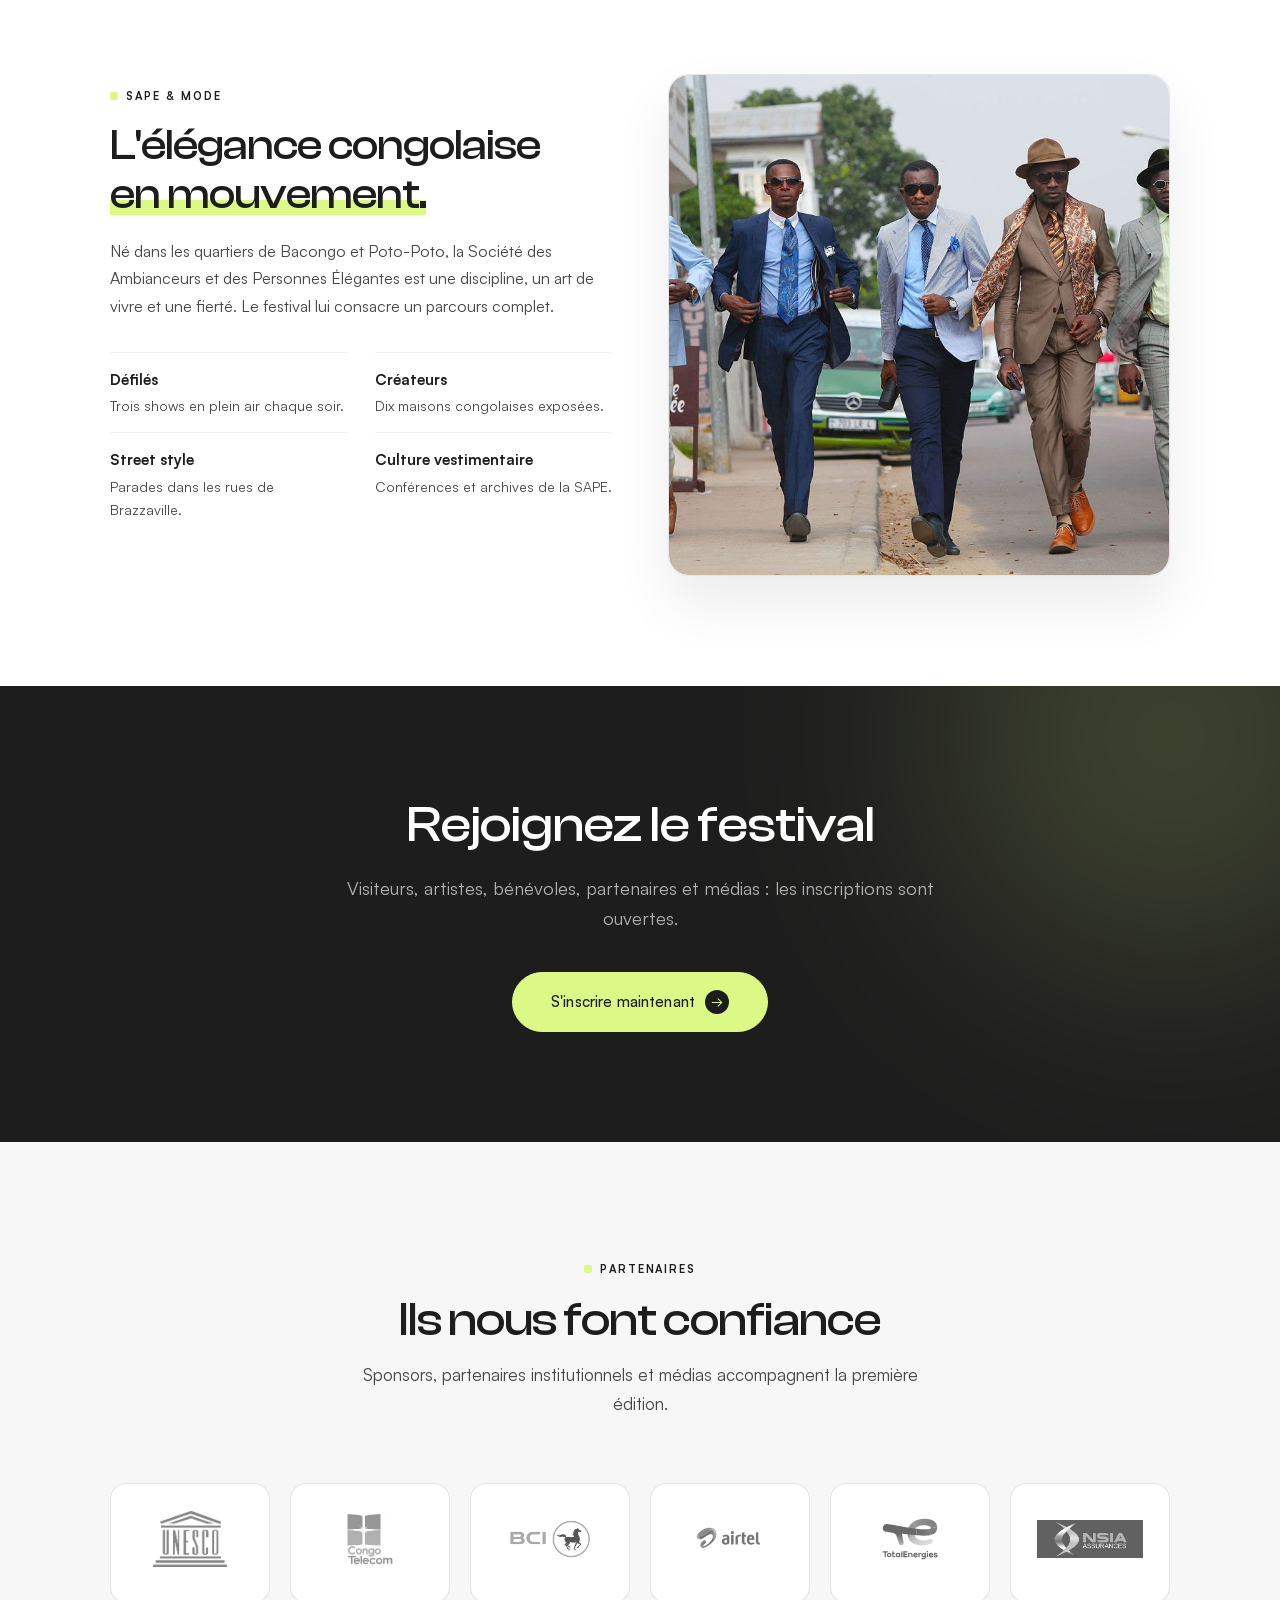
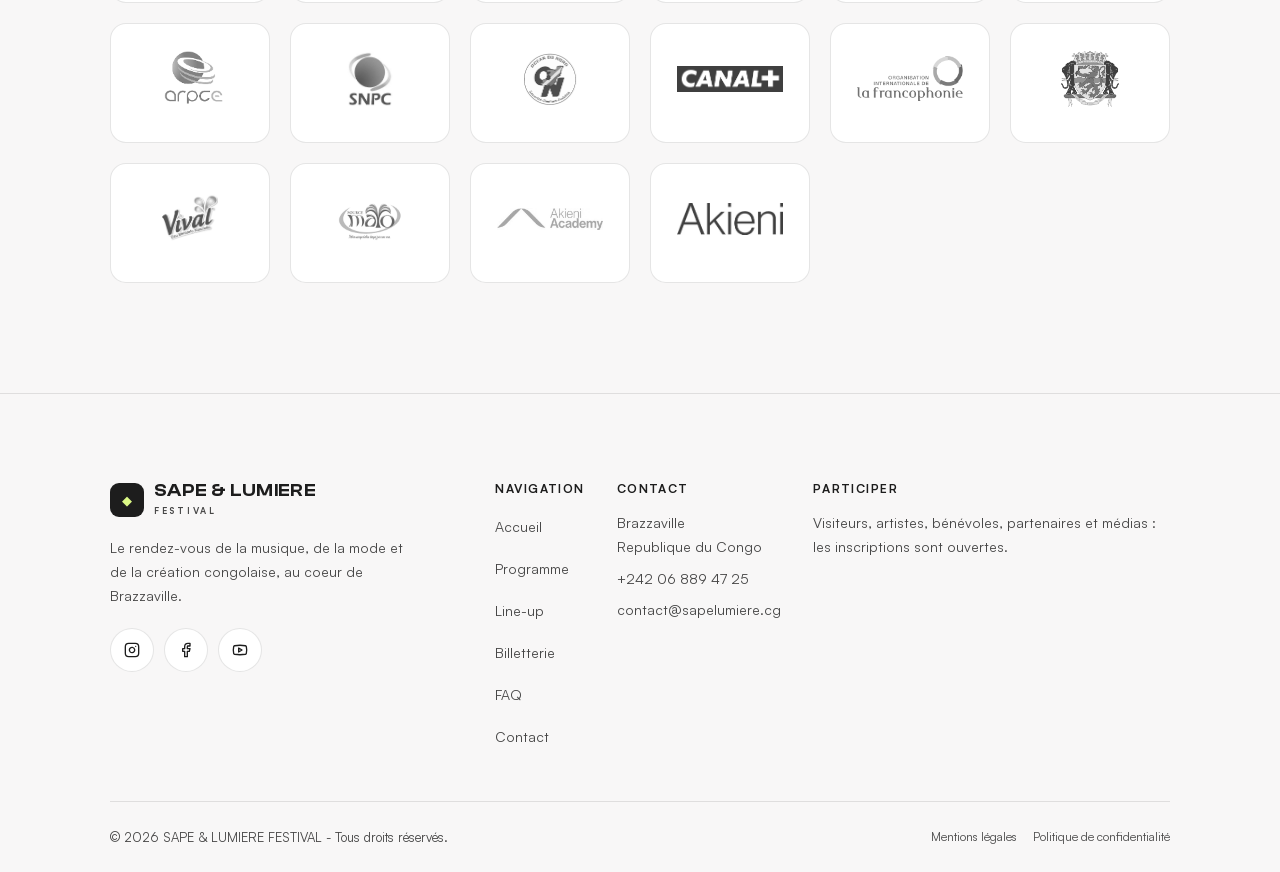
==== commit 0fe774ee: "feat: refonte de la plateforme" ====
--- a/index.html
+++ b/index.html
@@ -19,12 +19,8 @@
     <meta property="og:type" content="website" />
     <meta name="twitter:card" content="summary_large_image" />
     <link rel="icon" href="public/favicon.ico" />
-    <link rel="preconnect" href="https://fonts.googleapis.com" />
-    <link rel="preconnect" href="https://fonts.gstatic.com" crossorigin />
-    <link
-      href="https://fonts.googleapis.com/css2?family=Bebas+Neue&family=Inter:wght@300;400;500;600;700;800&family=Playfair+Display:ital,wght@0,400;0,700;0,800;0,900;1,400&display=swap"
-      rel="stylesheet"
-    />
+    <link rel="preload" href="assets/fonts/ClashDisplay-600.woff2" as="font" type="font/woff2" crossorigin />
+    <link rel="preload" href="assets/fonts/Satoshi-400.woff2" as="font" type="font/woff2" crossorigin />
     <link rel="stylesheet" href="css/style.css" />
   </head>
   <body>
@@ -152,6 +148,9 @@
                 loading="lazy"
                 decoding="async"
               />
+            </div>
+            <div class="hero_status-pill" aria-hidden="true">
+              <span class="hero_status-dot"></span>Billetterie ouverte
             </div>
           </div>
         </div>
--- a/css/style.css
+++ b/css/style.css
@@ -1,7 +1,52 @@
 ﻿/* ============================================================
-   FESTIVAL SAPE & LUMIERE - Premium CSS
+   FESTIVAL SAPE & LUMIERE — PRECISION GRID
+   Bright, engineering-forward aesthetic : ink, bone, hairline, lime.
    Mobile-first | Fluid responsive | No frameworks
    ============================================================ */
+
+/* --- FONTS (vendored locally) --- */
+@font-face {
+  font-family: "Clash Display";
+  src: url("../assets/fonts/ClashDisplay-500.woff2") format("woff2");
+  font-weight: 500;
+  font-display: swap;
+  font-style: normal;
+}
+@font-face {
+  font-family: "Clash Display";
+  src: url("../assets/fonts/ClashDisplay-600.woff2") format("woff2");
+  font-weight: 600;
+  font-display: swap;
+  font-style: normal;
+}
+@font-face {
+  font-family: "Clash Display";
+  src: url("../assets/fonts/ClashDisplay-700.woff2") format("woff2");
+  font-weight: 700;
+  font-display: swap;
+  font-style: normal;
+}
+@font-face {
+  font-family: "Satoshi";
+  src: url("../assets/fonts/Satoshi-400.woff2") format("woff2");
+  font-weight: 400;
+  font-display: swap;
+  font-style: normal;
+}
+@font-face {
+  font-family: "Satoshi";
+  src: url("../assets/fonts/Satoshi-500.woff2") format("woff2");
+  font-weight: 500;
+  font-display: swap;
+  font-style: normal;
+}
+@font-face {
+  font-family: "Satoshi";
+  src: url("../assets/fonts/Satoshi-700.woff2") format("woff2");
+  font-weight: 700;
+  font-display: swap;
+  font-style: normal;
+}
 
 /* --- RESET --- */
 *,
@@ -14,18 +59,19 @@
 html {
   scroll-behavior: smooth;
   -webkit-text-size-adjust: 100%;
-  scroll-padding-top: 80px;
+  scroll-padding-top: 88px;
 }
 body {
   font-family:
+    "Satoshi",
     "Inter",
     -apple-system,
     BlinkMacSystemFont,
     sans-serif;
   font-size: clamp(14px, 1rem + 0.2vw, 16px);
-  line-height: 1.6;
-  color: #1a1a1a;
-  background: #faf9f7;
+  line-height: 1.7;
+  color: #1d1d1d;
+  background: #ffffff;
   -webkit-font-smoothing: antialiased;
   overflow-x: hidden;
 }
@@ -53,35 +99,57 @@
 h2,
 h3,
 h4 {
-  font-family: "Playfair Display", Georgia, serif;
-  line-height: 1.15;
+  font-family:
+    "Clash Display",
+    "Inter",
+    -apple-system,
+    BlinkMacSystemFont,
+    sans-serif;
+  font-weight: 500;
+  letter-spacing: -1px;
+  line-height: 1.1;
   overflow-wrap: break-word;
 }
 
 /* --- VARIABLES --- */
 :root {
-  --green: #009739;
-  --green-dark: #006b28;
-  --yellow: #fecb00;
-  --yellow-dark: #d4a800;
-  --red: #ce1126;
-  --red-dark: #a30d1e;
-  --black: #0a0a0a;
-  --anthracite: #1a1a1a;
-  --charcoal: #2a2a2a;
-  --gray: #6b6b6b;
-  --gray-light: #b0b0b0;
+  /* Precision Grid tokens */
+  --ink: #1d1d1d;
+  --ink-rgb: 29, 29, 29;
+  --lime: #dcf986;
+  --lime-strong: #c7ef63;
+  --lime-rgb: 220, 249, 134;
+  --warm: #ff8c42;
+  --white: #ffffff;
+  --bone: #f8f7f7;
+  --card-bone: #fafafa;
+  --gray: #464646;
+  --status: #22c55e;
+  --hairline: rgba(0, 0, 0, 0.06);
+  --hairline-md: rgba(0, 0, 0, 0.1);
+
+  /* Legacy aliases kept so every page keeps working */
+  --green: #1d1d1d;
+  --green-dark: #000000;
+  --yellow: #dcf986;
+  --yellow-dark: #c7ef63;
+  --red: #ff8c42;
+  --red-dark: #e0762c;
+  --black: #1d1d1d;
+  --anthracite: #1d1d1d;
+  --charcoal: #262626;
+  --gray-light: #8a8a8a;
   --gray-bg: #f0efed;
-  --cream: #faf9f7;
-  --white: #ffffff;
-  --gold: #c9a84c;
-  --gold-light: #e0c97f;
-  --congo-gradient: linear-gradient(135deg, var(--green) 0%, var(--green) 33%, var(--yellow) 33%, var(--yellow) 66%, var(--red) 66%, var(--red) 100%);
-  --container: 1200px;
-  --gutter: clamp(16px, 4vw, 60px);
-  --header-h: 60px;
-  --ease: cubic-bezier(0.25, 0.46, 0.45, 0.94);
-  --ease-out: cubic-bezier(0.22, 0.61, 0.36, 1);
+  --cream: #f8f7f7;
+  --gold: #dcf986;
+  --gold-light: #dcf986;
+  --congo-gradient: linear-gradient(90deg, var(--lime), var(--lime));
+
+  --container: 1140px;
+  --gutter: clamp(16px, 4vw, 40px);
+  --header-h: 72px;
+  --ease: cubic-bezier(0.23, 1, 0.32, 1);
+  --ease-out: cubic-bezier(0.23, 1, 0.32, 1);
   --safe-top: env(safe-area-inset-top, 0px);
   --safe-bottom: env(safe-area-inset-bottom, 0px);
 }
@@ -100,162 +168,149 @@
   align-items: center;
   justify-content: center;
   gap: 10px;
-  padding: clamp(12px, 2vw, 14px) clamp(20px, 4vw, 32px);
-  font-family: "Inter", sans-serif;
-  font-size: clamp(12px, 1.4vw, 14px);
-  font-weight: 600;
-  letter-spacing: 0.08em;
-  text-transform: uppercase;
-  border-radius: 2px;
-  transition: all 0.3s var(--ease);
+  padding: clamp(12px, 2vw, 14px) clamp(20px, 4vw, 28px);
+  font-family: "Satoshi", sans-serif;
+  font-size: clamp(13px, 1.4vw, 14px);
+  font-weight: 500;
+  letter-spacing: 0.01em;
+  text-transform: none;
+  border-radius: 9999px;
+  border: 1px solid transparent;
+  transition:
+    background 0.3s var(--ease),
+    color 0.3s var(--ease),
+    border-color 0.3s var(--ease),
+    transform 0.3s var(--ease),
+    box-shadow 0.3s var(--ease);
   cursor: pointer;
   white-space: nowrap;
-  min-height: 44px;
+  min-height: 48px;
+  line-height: 1;
 }
 .btn--primary {
-  background: var(--green);
+  background: var(--ink);
   color: var(--white);
+  border-color: var(--ink);
+}
+.btn--primary::after {
+  content: "\2192";
+  width: 24px;
+  height: 24px;
+  border-radius: 50%;
+  background: var(--lime);
+  color: var(--ink);
+  display: inline-flex;
+  align-items: center;
+  justify-content: center;
+  font-size: 13px;
+  line-height: 1;
+  transition: transform 0.3s var(--ease);
+  flex-shrink: 0;
 }
 .btn--primary:hover {
-  background: var(--green-dark);
-  transform: translateY(-1px);
-  box-shadow: 0 8px 25px rgba(0, 151, 57, 0.3);
+  background: #000000;
+  border-color: #000000;
+  transform: translateY(-2px);
+  box-shadow: 0 16px 32px rgba(0, 0, 0, 0.14);
+}
+.btn--primary:hover::after {
+  transform: translateX(4px);
 }
 .btn--outline {
   background: transparent;
+  color: var(--ink);
+  border-color: var(--hairline-md);
+}
+.btn--outline:hover {
+  background: var(--ink);
   color: var(--white);
-  border: 1px solid rgba(255, 255, 255, 0.5);
-}
-.btn--outline:hover {
-  border-color: var(--white);
-  background: rgba(255, 255, 255, 0.1);
+  border-color: var(--ink);
+  transform: translateY(-2px);
 }
 .btn--whatsapp {
-  background: #25d366;
-  color: var(--white);
+  background: var(--lime);
+  color: var(--ink);
   width: 100%;
+  font-weight: 700;
 }
 .btn--whatsapp:hover {
-  background: #1da851;
-  transform: translateY(-1px);
-  box-shadow: 0 8px 25px rgba(37, 211, 102, 0.3);
+  background: var(--lime-strong);
+  transform: translateY(-2px);
+  box-shadow: 0 16px 32px rgba(220, 249, 134, 0.45);
 }
 .btn--lg {
-  padding: clamp(14px, 2.5vw, 18px) clamp(28px, 5vw, 44px);
-  font-size: clamp(13px, 1.5vw, 15px);
+  padding: clamp(14px, 2.5vw, 17px) clamp(28px, 5vw, 38px);
+  font-size: clamp(14px, 1.5vw, 15px);
 }
 .btn_icon {
   width: 20px;
   height: 20px;
   flex-shrink: 0;
 }
+.inscription .btn--outline {
+  color: var(--white);
+  border-color: rgba(255, 255, 255, 0.28);
+}
+.inscription .btn--outline:hover {
+  background: var(--white);
+  color: var(--ink);
+  border-color: var(--white);
+}
 
 /* --- SECTION HEADER --- */
 .section-header {
   text-align: center;
-  margin-bottom: clamp(24px, 5vw, 48px);
+  margin-bottom: clamp(32px, 6vw, 64px);
 }
 .section-header_tag {
-  display: inline-block;
-  font-family: "Inter", sans-serif;
-  font-size: clamp(10px, 1.2vw, 12px);
-  font-weight: 600;
-  letter-spacing: 0.15em;
+  display: inline-flex;
+  align-items: center;
+  gap: 8px;
+  font-family: "Satoshi", sans-serif;
+  font-size: clamp(10px, 1.2vw, 11px);
+  font-weight: 700;
+  letter-spacing: 0.18em;
   text-transform: uppercase;
-  color: var(--green);
-  margin-bottom: 12px;
-  position: relative;
-  padding: 0 16px;
-}
-.section-header_tag::before,
+  color: var(--ink);
+  margin-bottom: 16px;
+  padding: 0;
+}
+.section-header_tag::before {
+  content: "";
+  width: 8px;
+  height: 8px;
+  border-radius: 2px;
+  background: var(--lime);
+  flex-shrink: 0;
+}
 .section-header_tag::after {
-  content: "";
-  position: absolute;
-  top: 50%;
-  width: 30px;
-  height: 2px;
-  background: var(--congo-gradient);
-}
-.section-header_tag::before {
-  right: 100%;
-}
-.section-header_tag::after {
-  left: 100%;
-}
-.hero::after {
-  content: "";
-  position: absolute;
-  bottom: 0; left: 0; right: 0;
-  height: 4px;
-  background: var(--congo-gradient);
-}
-.countdown::before {
-  content: "";
-  position: absolute;
-  top: 0; left: 0; right: 0;
-  height: 4px;
-  background: var(--congo-gradient);
-}
-.programmation::before {
-  content: "";
-  position: absolute;
-  top: 0; left: 0; right: 0;
-  height: 4px;
-  background: var(--congo-gradient);
-}
-.lineup::before {
-  content: "";
-  position: absolute;
-  top: 0; left: 0; right: 0;
-  height: 4px;
-  background: var(--congo-gradient);
-}
-.inscription {
-  position: relative;
-  overflow: hidden;
-}
-.inscription::before {
-  content: "";
-  position: absolute;
-  top: 0; left: 0; right: 0;
-  height: 4px;
-  background: var(--congo-gradient);
-}
-.footer {
-  position: relative;
-}
-.footer::before {
-  content: "";
-  position: absolute;
-  top: 0; left: 0; right: 0;
-  height: 4px;
-  background: var(--congo-gradient);
+  display: none;
 }
 .section-header_title {
-  font-size: clamp(24px, 5vw, 48px);
-  font-weight: 800;
-  color: var(--anthracite);
-  margin-bottom: 12px;
+  font-size: clamp(28px, 5vw, 48px);
+  font-weight: 500;
+  letter-spacing: -1px;
+  color: var(--ink);
+  margin-bottom: 14px;
 }
 .section-header_desc {
-  font-size: clamp(14px, 1.8vw, 16px);
-  color: var(--gray);
-  max-width: 520px;
+  font-size: clamp(15px, 1.8vw, 17px);
+  color: var(--gray);
+  max-width: 560px;
   margin: 0 auto;
-  line-height: 1.6;
+  line-height: 1.7;
 }
 .section-header--light .section-header_tag {
-  color: var(--yellow);
-}
-.section-header--light .section-header_tag::before,
-.section-header--light .section-header_tag::after {
-  background: var(--yellow);
+  color: var(--white);
+}
+.section-header--light .section-header_tag::before {
+  background: var(--lime);
 }
 .section-header--light .section-header_title {
   color: var(--white);
 }
 .section-header--light .section-header_desc {
-  color: var(--gray-light);
+  color: rgba(255, 255, 255, 0.65);
 }
 
 /* ============================================================
@@ -268,15 +323,20 @@
   right: 0;
   z-index: 1000;
   height: var(--header-h);
-  transition: all 0.35s var(--ease);
+  transition:
+    background 0.35s var(--ease),
+    box-shadow 0.35s var(--ease),
+    border-color 0.35s var(--ease);
   background: transparent;
+  border-bottom: 1px solid transparent;
   padding-top: var(--safe-top);
 }
 .header--scrolled {
-  background: rgba(10, 10, 10, 0.95);
-  backdrop-filter: blur(12px);
-  -webkit-backdrop-filter: blur(12px);
-  box-shadow: 0 1px 20px rgba(0, 0, 0, 0.15);
+  background: rgba(255, 255, 255, 0.82);
+  backdrop-filter: blur(14px);
+  -webkit-backdrop-filter: blur(14px);
+  border-bottom: 1px solid var(--hairline);
+  box-shadow: none;
 }
 .header_inner {
   display: flex;
@@ -288,45 +348,69 @@
   height: 100%;
 }
 .header_logo {
-  display: flex;
-  flex-direction: column;
+  display: grid;
+  grid-template-columns: auto 1fr;
+  grid-template-rows: auto auto;
+  column-gap: 10px;
+  align-items: center;
   line-height: 1;
 }
+.header_logo::before {
+  content: "\25C6";
+  grid-column: 1;
+  grid-row: 1 / -1;
+  width: 38px;
+  height: 38px;
+  background: var(--ink);
+  color: var(--lime);
+  border-radius: 10px;
+  display: grid;
+  place-items: center;
+  font-size: 14px;
+  line-height: 1;
+}
 .header_logo-main {
-  font-family: "Bebas Neue", "Playfair Display", sans-serif;
-  font-size: clamp(17px, 2.5vw, 20px);
-  letter-spacing: 0.12em;
-  color: var(--white);
+  grid-column: 2;
+  grid-row: 1;
+  font-family: "Clash Display", sans-serif;
+  font-size: clamp(14px, 2vw, 17px);
+  font-weight: 600;
+  letter-spacing: 0.02em;
+  color: var(--ink);
   line-height: 1;
+  white-space: nowrap;
 }
 .header_logo-sub {
-  font-family: "Inter", sans-serif;
+  grid-column: 2;
+  grid-row: 2;
+  font-family: "Satoshi", sans-serif;
   font-size: clamp(7px, 1vw, 9px);
-  font-weight: 600;
+  font-weight: 700;
   letter-spacing: 0.3em;
-  color: var(--yellow);
+  color: var(--gray);
   text-transform: uppercase;
+  margin-top: 3px;
 }
 .header_nav {
   display: none;
 }
 .header_menu {
   display: flex;
-  gap: clamp(16px, 2.5vw, 32px);
+  gap: clamp(16px, 2.5vw, 30px);
 }
 .header_link {
-  font-size: clamp(11px, 1.2vw, 13px);
+  font-size: clamp(12px, 1.2vw, 13px);
   font-weight: 500;
-  letter-spacing: 0.06em;
-  text-transform: uppercase;
-  color: rgba(255, 255, 255, 0.8);
+  letter-spacing: 0.01em;
+  text-transform: none;
+  color: var(--gray);
   transition: color 0.3s;
   position: relative;
-  padding: 4px 0;
+  padding: 6px 0;
 }
 .header_link:hover,
 .header_link.active {
-  color: var(--white);
+  color: var(--ink);
 }
 .header_link.active::after {
   content: "";
@@ -335,24 +419,27 @@
   left: 0;
   right: 0;
   height: 2px;
-  background: var(--yellow);
-  border-radius: 1px;
+  background: var(--lime);
+  border-radius: 2px;
 }
 .header_cta {
   display: none;
-  padding: 10px 24px;
-  background: var(--green);
+  align-items: center;
+  justify-content: center;
+  padding: 10px 22px;
+  background: var(--ink);
   color: var(--white);
-  font-size: 12px;
-  font-weight: 700;
-  letter-spacing: 0.1em;
-  text-transform: uppercase;
-  border-radius: 2px;
+  font-size: 13px;
+  font-weight: 500;
+  letter-spacing: 0.01em;
+  text-transform: none;
+  border-radius: 9999px;
   transition: all 0.3s var(--ease);
   min-height: 40px;
 }
 .header_cta:hover {
-  background: var(--green-dark);
+  background: #000000;
+  transform: translateY(-1px);
 }
 .header_hamburger {
   display: flex;
@@ -368,8 +455,8 @@
 .header_hamburger-line {
   width: 22px;
   height: 2px;
-  background: var(--white);
-  border-radius: 1px;
+  background: var(--ink);
+  border-radius: 2px;
   transition: all 0.3s var(--ease);
 }
 .header_hamburger[aria-expanded="true"] .header_hamburger-line:nth-child(1) {
@@ -397,7 +484,7 @@
 .mobile-menu_overlay {
   position: absolute;
   inset: 0;
-  background: rgba(0, 0, 0, 0.6);
+  background: rgba(0, 0, 0, 0.35);
   opacity: 0;
   transition: opacity 0.35s var(--ease);
 }
@@ -410,7 +497,8 @@
   right: 0;
   bottom: 0;
   width: min(85vw, 380px);
-  background: var(--anthracite);
+  background: var(--white);
+  border-left: 1px solid var(--hairline-md);
   transform: translateX(100%);
   transition: transform 0.4s var(--ease-out);
   padding: 24px;
@@ -426,8 +514,8 @@
 }
 .mobile-menu_close {
   align-self: flex-end;
-  font-size: 32px;
-  color: var(--white);
+  font-size: 28px;
+  color: var(--ink);
   padding: 8px;
   margin-bottom: 24px;
   min-width: 44px;
@@ -441,32 +529,31 @@
   flex-direction: column;
 }
 .mobile-menu_link {
-  padding: 14px 0;
-  font-family: "Playfair Display", serif;
+  padding: 16px 0;
+  font-family: "Clash Display", sans-serif;
   font-size: clamp(20px, 5vw, 22px);
-  font-weight: 600;
-  color: var(--white);
-  border-bottom: 1px solid rgba(255, 255, 255, 0.08);
+  font-weight: 500;
+  letter-spacing: -0.5px;
+  color: var(--ink);
+  border-bottom: 1px solid var(--hairline);
   transition: color 0.3s;
   min-height: 48px;
   display: flex;
   align-items: center;
 }
 .mobile-menu_link:hover {
-  color: var(--yellow);
+  color: var(--gray);
 }
 .mobile-menu_cta {
   display: block;
   margin-top: 24px;
   padding: 16px;
   text-align: center;
-  background: var(--green);
+  background: var(--ink);
   color: var(--white);
   font-size: 14px;
-  font-weight: 700;
-  letter-spacing: 0.1em;
-  text-transform: uppercase;
-  border-radius: 2px;
+  font-weight: 500;
+  border-radius: 9999px;
   min-height: 52px;
 }
 
@@ -480,25 +567,44 @@
   display: flex;
   align-items: center;
   overflow: hidden;
-  padding: calc(var(--header-h) + var(--safe-top)) var(--gutter)
-    clamp(40px, 8vw, 80px);
+  background: var(--white);
+  padding: calc(var(--header-h) + var(--safe-top) + 40px) var(--gutter)
+    clamp(48px, 8vw, 90px);
 }
 .hero_bg {
   position: absolute;
   inset: 0;
   z-index: 0;
-  background: var(--black);
+  background: var(--white);
+}
+.hero_bg::before {
+  content: "";
+  position: absolute;
+  inset: 0;
+  background-image:
+    linear-gradient(var(--hairline) 1px, transparent 1px),
+    linear-gradient(90deg, var(--hairline) 1px, transparent 1px);
+  background-size: 80px 80px;
+  -webkit-mask-image: radial-gradient(
+    circle at 50% 40%,
+    #000 55%,
+    transparent 95%
+  );
+  mask-image: radial-gradient(circle at 50% 40%, #000 55%, transparent 95%);
+  pointer-events: none;
 }
 .hero_gradient {
   position: absolute;
   inset: 0;
   z-index: 0;
-  background: linear-gradient(
-    135deg,
-    rgba(0, 30, 12, 0.85) 0%,
-    rgba(10, 10, 10, 0.9) 50%,
-    rgba(20, 0, 0, 0.8) 100%
-  );
+  background:
+    radial-gradient(
+      circle at 85% 15%,
+      rgba(220, 249, 134, 0.35),
+      transparent 45%
+    ),
+    radial-gradient(circle at 8% 90%, rgba(29, 29, 29, 0.05), transparent 45%);
+  pointer-events: none;
 }
 .hero_pattern {
   display: none;
@@ -511,64 +617,78 @@
   margin: 0 auto;
   display: grid;
   grid-template-columns: 1fr;
-  gap: clamp(24px, 5vw, 48px);
+  gap: clamp(32px, 5vw, 56px);
   align-items: center;
 }
 .hero_content {
   text-align: left;
 }
 .hero_badge {
-  display: inline-block;
-  font-size: clamp(9px, 1.2vw, 11px);
-  font-weight: 600;
-  letter-spacing: 0.25em;
+  display: inline-flex;
+  align-items: center;
+  gap: 8px;
+  font-family: "Satoshi", sans-serif;
+  font-size: clamp(10px, 1.2vw, 11px);
+  font-weight: 700;
+  letter-spacing: 0.16em;
   text-transform: uppercase;
-  color: var(--yellow);
-  border: 1px solid rgba(254, 203, 0, 0.3);
-  padding: 6px 14px;
-  margin-bottom: clamp(16px, 3vw, 24px);
-  border-radius: 2px;
+  color: var(--ink);
+  background: var(--bone);
+  border: 1px solid var(--hairline-md);
+  padding: 7px 14px;
+  margin-bottom: clamp(18px, 3vw, 26px);
+  border-radius: 9999px;
+}
+.hero_badge::before {
+  content: "";
+  width: 7px;
+  height: 7px;
+  border-radius: 50%;
+  background: var(--status);
+  animation: statusPulse 2s ease-in-out infinite;
 }
 .hero_title {
-  margin-bottom: clamp(12px, 2.5vw, 20px);
+  margin-bottom: clamp(16px, 2.5vw, 24px);
 }
 .hero_title-line {
   display: block;
-  font-family: "Playfair Display", serif;
-  color: var(--white);
-  text-shadow: 0 2px 30px rgba(0, 0, 0, 0.3);
+  font-family: "Clash Display", sans-serif;
+  color: var(--ink);
 }
 .hero_title-line--1 {
-  font-size: clamp(24px, 6vw, 48px);
+  font-size: clamp(13px, 2vw, 16px);
+  font-weight: 700;
+  font-style: normal;
+  letter-spacing: 0.2em;
+  text-transform: uppercase;
+  color: var(--gray);
+  margin-bottom: 12px;
+}
+.hero_title-line--2 {
+  font-size: clamp(46px, 9vw, 80px);
+  font-weight: 600;
+  letter-spacing: -2px;
+  line-height: 0.95;
+}
+.hero_title-line--3 {
+  font-size: clamp(10px, 2vw, 12px);
+  font-family: "Satoshi", sans-serif;
+  font-weight: 700;
+  letter-spacing: 0.22em;
+  text-transform: uppercase;
+  color: var(--gray);
+  margin-top: 18px;
+}
+.hero_tagline {
+  font-size: clamp(15px, 2vw, 18px);
   font-weight: 400;
-  font-style: italic;
-  letter-spacing: 0.02em;
-}
-.hero_title-line--2 {
-  font-size: clamp(36px, 10vw, 80px);
-  font-weight: 900;
-  letter-spacing: -0.02em;
-  line-height: 0.95;
-}
-.hero_title-line--3 {
-  font-size: clamp(10px, 2.5vw, 18px);
-  font-family: "Inter", sans-serif;
-  font-weight: 300;
-  letter-spacing: 0.4em;
-  text-transform: uppercase;
-  color: var(--yellow);
-  margin-top: 8px;
-}
-.hero_tagline {
-  font-size: clamp(13px, 2vw, 18px);
-  font-weight: 300;
-  color: rgba(255, 255, 255, 0.75);
+  color: var(--gray);
   line-height: 1.7;
-  margin-bottom: clamp(20px, 4vw, 32px);
-  max-width: 440px;
+  margin-bottom: clamp(22px, 4vw, 32px);
+  max-width: 470px;
 }
 .hero_details {
-  margin-bottom: clamp(24px, 5vw, 40px);
+  margin-bottom: clamp(26px, 5vw, 40px);
 }
 .hero_date {
   display: flex;
@@ -579,24 +699,29 @@
 }
 .hero_date-label {
   font-size: clamp(12px, 1.5vw, 13px);
-  color: rgba(255, 255, 255, 0.7);
+  color: var(--gray);
   font-weight: 400;
 }
 .hero_date-value {
-  font-family: "Bebas Neue", sans-serif;
-  font-size: clamp(18px, 4vw, 30px);
-  color: var(--white);
-  letter-spacing: 0.06em;
+  font-family: "Clash Display", sans-serif;
+  font-size: clamp(18px, 3vw, 24px);
+  font-weight: 500;
+  letter-spacing: -0.5px;
+  color: var(--ink);
 }
 .hero_date-sep {
-  font-size: 13px;
-  color: var(--yellow);
+  display: inline-block;
+  width: 22px;
+  height: 2px;
+  background: var(--lime);
+  border-radius: 2px;
 }
 .hero_location {
-  font-size: clamp(11px, 1.5vw, 13px);
-  color: rgba(255, 255, 255, 0.7);
-  letter-spacing: 0.1em;
+  font-size: clamp(11px, 1.5vw, 12px);
+  color: var(--gray);
+  letter-spacing: 0.14em;
   text-transform: uppercase;
+  font-weight: 500;
 }
 .hero_actions {
   display: flex;
@@ -606,12 +731,31 @@
 .hero_gallery {
   display: grid;
   grid-template-columns: 1fr 1fr;
-  gap: 8px;
+  gap: 10px;
+  position: relative;
+}
+.hero_gallery::before {
+  content: "";
+  position: absolute;
+  width: 65%;
+  height: 65%;
+  top: -8%;
+  right: -6%;
+  background: var(--lime);
+  filter: blur(70px);
+  opacity: 0.55;
+  border-radius: 50%;
+  z-index: 0;
+  pointer-events: none;
 }
 .hero_gallery-item {
-  border-radius: 4px;
+  border-radius: 16px;
   overflow: hidden;
   position: relative;
+  z-index: 1;
+  border: 1px solid var(--hairline-md);
+  background: var(--white);
+  box-shadow: 0 24px 48px rgba(0, 0, 0, 0.07);
 }
 .hero_gallery-item:nth-child(1) {
   grid-row: span 2;
@@ -637,8 +781,103 @@
   display: block;
   width: 1px;
   height: 40px;
-  background: linear-gradient(180deg, var(--yellow), transparent);
+  background: linear-gradient(180deg, var(--ink), transparent);
   animation: scrollPulse 2s ease-in-out infinite;
+}
+.hero_status-pill {
+  position: absolute;
+  left: -14px;
+  bottom: 20px;
+  z-index: 2;
+  display: inline-flex;
+  align-items: center;
+  gap: 8px;
+  background: var(--white);
+  border: 1px solid var(--hairline-md);
+  border-radius: 9999px;
+  padding: 10px 16px;
+  font-family: "Satoshi", sans-serif;
+  font-size: 11px;
+  font-weight: 700;
+  letter-spacing: 0.08em;
+  text-transform: uppercase;
+  color: var(--ink);
+  box-shadow: 0 20px 40px rgba(0, 0, 0, 0.1);
+  animation: floatY 5s ease-in-out infinite;
+}
+.hero_status-dot {
+  width: 7px;
+  height: 7px;
+  border-radius: 50%;
+  background: var(--status);
+  flex-shrink: 0;
+  animation: statusPulse 2s ease-in-out infinite;
+}
+@keyframes floatY {
+  0%,
+  100% {
+    transform: translateY(0);
+  }
+  50% {
+    transform: translateY(-10px);
+  }
+}
+
+/* Hero load-in */
+.hero_badge,
+.hero_title-line--1,
+.hero_title-line--2,
+.hero_title-line--3,
+.hero_tagline,
+.hero_details,
+.hero_actions {
+  opacity: 0;
+  transform: translateY(30px);
+  animation: riseIn 1s var(--ease) forwards;
+}
+.hero_badge {
+  animation-delay: 0.1s;
+}
+.hero_title-line--1 {
+  animation-delay: 0.16s;
+}
+.hero_title-line--2 {
+  animation-delay: 0.22s;
+}
+.hero_title-line--3 {
+  animation-delay: 0.28s;
+}
+.hero_tagline {
+  animation-delay: 0.34s;
+}
+.hero_details {
+  animation-delay: 0.4s;
+}
+.hero_actions {
+  animation-delay: 0.46s;
+}
+.hero_gallery {
+  opacity: 0;
+  transform: translateY(30px);
+  animation: riseIn 1.1s var(--ease) 0.4s forwards;
+}
+
+@keyframes riseIn {
+  to {
+    opacity: 1;
+    transform: translateY(0);
+  }
+}
+@keyframes statusPulse {
+  0%,
+  100% {
+    opacity: 1;
+    box-shadow: 0 0 0 0 rgba(34, 197, 94, 0.4);
+  }
+  50% {
+    opacity: 0.65;
+    box-shadow: 0 0 0 4px rgba(34, 197, 94, 0);
+  }
 }
 @keyframes scrollPulse {
   0%,
@@ -655,21 +894,20 @@
    ============================================================ */
 .countdown {
   position: relative;
-  background: var(--anthracite);
-  padding: clamp(32px, 6vw, 48px) 0;
-  border-top: 1px solid rgba(254, 203, 0, 0.15);
-  border-bottom: 1px solid rgba(254, 203, 0, 0.15);
+  background: var(--ink);
+  color: var(--white);
+  padding: clamp(40px, 7vw, 64px) 0;
 }
 .countdown_inner {
   text-align: center;
 }
 .countdown_label {
-  font-size: clamp(10px, 1.5vw, 12px);
-  font-weight: 600;
+  font-size: clamp(10px, 1.5vw, 11px);
+  font-weight: 700;
   letter-spacing: 0.2em;
   text-transform: uppercase;
-  color: var(--yellow);
-  margin-bottom: clamp(12px, 3vw, 20px);
+  color: rgba(255, 255, 255, 0.55);
+  margin-bottom: clamp(14px, 3vw, 22px);
 }
 .countdown_grid {
   display: flex;
@@ -682,29 +920,26 @@
   text-align: center;
 }
 .countdown_number {
-  font-family: "Bebas Neue", sans-serif;
-  font-size: clamp(36px, 8vw, 72px);
-  font-weight: 400;
-  color: var(--white);
+  font-family: "Clash Display", sans-serif;
+  font-size: clamp(40px, 8vw, 72px);
+  font-weight: 500;
+  color: var(--lime);
   line-height: 1;
-  background: linear-gradient(135deg, var(--white) 0%, var(--gold-light) 100%);
-  -webkit-background-clip: text;
-  background-clip: text;
-  -webkit-text-fill-color: transparent;
+  letter-spacing: -1px;
   min-width: 60px;
 }
 .countdown_unit {
   font-size: clamp(8px, 1.2vw, 10px);
-  font-weight: 600;
+  font-weight: 700;
   letter-spacing: 0.2em;
   text-transform: uppercase;
-  color: var(--gray-light);
-  margin-top: 4px;
+  color: rgba(255, 255, 255, 0.5);
+  margin-top: 6px;
 }
 .countdown_sep {
-  font-family: "Bebas Neue", sans-serif;
+  font-family: "Clash Display", sans-serif;
   font-size: clamp(24px, 5vw, 40px);
-  color: var(--yellow);
+  color: rgba(255, 255, 255, 0.2);
   margin-bottom: 16px;
 }
 
@@ -713,33 +948,31 @@
    ============================================================ */
 .programmation {
   position: relative;
-  padding: clamp(48px, 8vw, 96px) 0;
-  background: var(--gray-bg);
-  border-top: 1px solid rgba(0, 0, 0, 0.06);
-  border-bottom: 1px solid rgba(0, 0, 0, 0.06);
+  padding: clamp(64px, 9vw, 110px) 0;
+  background: var(--white);
   overflow: hidden;
 }
 .programmation_tabs {
   margin-top: 24px;
   display: flex;
-  max-width: 420px;
+  max-width: 440px;
   margin-inline: auto;
-  gap: 6px;
+  gap: 4px;
   border-radius: 9999px;
-  border: 1px solid rgba(0, 0, 0, 0.1);
-  background: var(--white);
+  border: 1px solid var(--hairline-md);
+  background: var(--bone);
   padding: 4px;
   flex-wrap: nowrap;
-  margin-bottom: clamp(24px, 5vw, 48px);
+  margin-bottom: clamp(28px, 5vw, 48px);
 }
 .programmation_tab {
   flex: 1;
-  padding: clamp(10px, 2vw, 14px) clamp(12px, 3vw, 24px);
-  font-family: "Inter", sans-serif;
-  font-size: clamp(12px, 1.5vw, 14px);
-  font-weight: 600;
-  letter-spacing: 0.06em;
-  text-transform: uppercase;
+  padding: clamp(10px, 2vw, 13px) clamp(12px, 3vw, 24px);
+  font-family: "Satoshi", sans-serif;
+  font-size: clamp(12px, 1.5vw, 13px);
+  font-weight: 500;
+  letter-spacing: 0.01em;
+  text-transform: none;
   color: var(--gray);
   border: none;
   border-radius: 9999px;
@@ -748,32 +981,35 @@
   min-height: 44px;
 }
 .programmation_tab:hover {
-  color: var(--anthracite);
+  color: var(--ink);
 }
 .programmation_tab.active {
-  background: var(--green);
+  background: var(--ink);
   color: var(--white);
 }
 .programmation_list {
   display: grid;
   grid-template-columns: repeat(auto-fill, minmax(min(100%, 280px), 1fr));
-  gap: clamp(12px, 3vw, 24px);
+  gap: clamp(16px, 3vw, 28px);
 }
 
 /* --- Program Cards (JS rendered) --- */
 .program-card {
-  background: var(--white);
-  border-radius: 10px;
+  background: var(--card-bone);
+  border: 1px solid var(--hairline-md);
+  border-radius: 20px;
   overflow: hidden;
   transition:
     transform 0.35s var(--ease),
-    box-shadow 0.35s var(--ease);
+    box-shadow 0.35s var(--ease),
+    border-color 0.35s var(--ease);
   display: flex;
   flex-direction: column;
 }
 .program-card:hover {
-  transform: translateY(-4px);
-  box-shadow: 0 12px 32px rgba(0, 0, 0, 0.08);
+  transform: translateY(-8px);
+  border-color: var(--hairline-md);
+  box-shadow: 0 28px 48px rgba(0, 0, 0, 0.08);
 }
 .program-card_img {
   position: relative;
@@ -788,45 +1024,49 @@
 }
 .program-card_badge {
   position: absolute;
-  top: 10px;
-  left: 10px;
-  background: var(--green);
-  color: var(--white);
-  font-size: clamp(10px, 1.2vw, 12px);
-  font-weight: 700;
-  letter-spacing: 0.05em;
-  padding: 4px 10px;
-  border-radius: 2px;
+  top: 12px;
+  left: 12px;
+  background: var(--lime);
+  color: var(--ink);
+  font-size: clamp(10px, 1.2vw, 11px);
+  font-weight: 700;
+  letter-spacing: 0.06em;
+  padding: 5px 10px;
+  border-radius: 9999px;
 }
 .program-card_body {
-  padding: clamp(12px, 3vw, 20px);
+  padding: clamp(16px, 3vw, 22px);
   flex: 1;
   display: flex;
   flex-direction: column;
 }
 .program-card_body h3 {
-  font-family: "Playfair Display", serif;
-  font-size: clamp(15px, 2vw, 18px);
-  font-weight: 700;
-  color: var(--anthracite);
-  margin-bottom: 6px;
-  line-height: 1.3;
+  font-family: "Clash Display", sans-serif;
+  font-size: clamp(16px, 2vw, 19px);
+  font-weight: 500;
+  letter-spacing: -0.5px;
+  color: var(--ink);
+  margin-bottom: 8px;
+  line-height: 1.25;
 }
 .program-card_desc {
-  font-size: clamp(12px, 1.4vw, 14px);
-  color: var(--gray);
-  line-height: 1.6;
+  font-size: clamp(13px, 1.4vw, 14px);
+  color: var(--gray);
+  line-height: 1.65;
   flex: 1;
 }
 .program-card_scene {
-  margin-top: 10px;
-  padding-top: 10px;
-  border-top: 1px solid var(--gray-bg);
-  font-size: clamp(10px, 1.2vw, 11px);
-  font-weight: 600;
+  align-self: flex-start;
+  margin-top: 14px;
+  padding: 5px 12px;
+  background: var(--bone);
+  border: 1px solid var(--hairline-md);
+  border-radius: 9999px;
+  font-size: clamp(9px, 1.2vw, 10px);
+  font-weight: 700;
   letter-spacing: 0.08em;
   text-transform: uppercase;
-  color: var(--green);
+  color: var(--ink);
 }
 
 /* ============================================================
@@ -834,8 +1074,8 @@
    ============================================================ */
 .lineup {
   position: relative;
-  padding: clamp(48px, 8vw, 96px) 0;
-  background: var(--anthracite);
+  padding: clamp(64px, 9vw, 110px) 0;
+  background: var(--bone);
   overflow: hidden;
 }
 .lineup_filters {
@@ -843,34 +1083,36 @@
   justify-content: center;
   flex-wrap: wrap;
   gap: clamp(6px, 1.5vw, 10px);
-  margin-bottom: clamp(24px, 5vw, 48px);
+  margin-bottom: clamp(28px, 5vw, 48px);
 }
 .lineup_filter {
-  padding: clamp(8px, 1.5vw, 10px) clamp(14px, 3vw, 24px);
+  padding: clamp(9px, 1.5vw, 11px) clamp(16px, 3vw, 24px);
+  font-family: "Satoshi", sans-serif;
   font-size: clamp(11px, 1.2vw, 13px);
   font-weight: 500;
-  letter-spacing: 0.06em;
-  text-transform: uppercase;
-  color: rgba(255, 255, 255, 0.6);
-  border: 1px solid rgba(255, 255, 255, 0.15);
-  border-radius: 2px;
+  letter-spacing: 0.01em;
+  text-transform: none;
+  color: var(--gray);
+  background: var(--white);
+  border: 1px solid var(--hairline-md);
+  border-radius: 9999px;
   transition: all 0.3s var(--ease);
   cursor: pointer;
   min-height: 40px;
 }
 .lineup_filter:hover {
+  color: var(--ink);
+  border-color: var(--ink);
+}
+.lineup_filter.active {
+  background: var(--ink);
   color: var(--white);
-  border-color: rgba(255, 255, 255, 0.4);
-}
-.lineup_filter.active {
-  background: var(--yellow);
-  color: var(--black);
-  border-color: var(--yellow);
+  border-color: var(--ink);
 }
 .lineup_grid {
   display: grid;
   grid-template-columns: repeat(auto-fill, minmax(min(100%, 240px), 1fr));
-  gap: clamp(12px, 3vw, 24px);
+  gap: clamp(16px, 3vw, 28px);
 }
 #lineup-preview {
   grid-template-columns: repeat(3, 1fr);
@@ -880,17 +1122,20 @@
 
 /* --- Artist Cards (JS rendered) --- */
 .artist-card {
-  background: var(--charcoal);
-  border-radius: 10px;
+  background: var(--white);
+  border: 1px solid var(--hairline-md);
+  border-radius: 20px;
   overflow: hidden;
   cursor: pointer;
   transition:
     transform 0.35s var(--ease),
-    box-shadow 0.35s var(--ease);
+    box-shadow 0.35s var(--ease),
+    border-color 0.35s var(--ease);
 }
 .artist-card:hover {
-  transform: translateY(-4px);
-  box-shadow: 0 12px 32px rgba(0, 0, 0, 0.2);
+  transform: translateY(-8px);
+  border-color: var(--hairline-md);
+  box-shadow: 0 28px 48px rgba(0, 0, 0, 0.08);
 }
 .artist-card_img-wrap {
   position: relative;
@@ -904,154 +1149,227 @@
   transition: transform 0.6s var(--ease);
 }
 .artist-card:hover .artist-card_img {
-  transform: scale(1.05);
+  transform: scale(1.04);
 }
 .artist-card_cat {
   position: absolute;
-  bottom: 10px;
-  left: 10px;
-  background: rgba(0, 0, 0, 0.7);
-  color: var(--yellow);
+  bottom: 12px;
+  left: 12px;
+  background: var(--lime);
+  color: var(--ink);
   font-size: clamp(9px, 1.1vw, 10px);
-  font-weight: 600;
+  font-weight: 700;
+  letter-spacing: 0.08em;
+  text-transform: uppercase;
+  padding: 5px 10px;
+  border-radius: 9999px;
+}
+.artist-card_body {
+  padding: clamp(14px, 3vw, 18px);
+}
+.artist-card_name {
+  font-family: "Clash Display", sans-serif;
+  font-size: clamp(16px, 2vw, 18px);
+  font-weight: 500;
+  letter-spacing: -0.5px;
+  color: var(--ink);
+  margin-bottom: 4px;
+}
+.artist-card_meta {
+  font-size: clamp(11px, 1.3vw, 12px);
+  color: var(--gray);
+}
+
+/* --- Artist Modal --- */
+.artist-modal {
+  position: fixed;
+  inset: 0;
+  z-index: 1000;
+  display: flex;
+  align-items: center;
+  justify-content: center;
+  opacity: 0;
+  visibility: hidden;
+  transition:
+    opacity 0.3s var(--ease),
+    visibility 0.3s var(--ease);
+}
+.artist-modal.open {
+  opacity: 1;
+  visibility: visible;
+}
+.artist-modal_overlay {
+  position: absolute;
+  inset: 0;
+  background: rgba(0, 0, 0, 0.45);
+  backdrop-filter: blur(4px);
+}
+.artist-modal_panel {
+  position: relative;
+  z-index: 1;
+  background: var(--white);
+  border: 1px solid var(--hairline-md);
+  border-radius: 20px;
+  overflow: hidden;
+  max-width: 360px;
+  width: 88%;
+  display: flex;
+  flex-direction: column;
+  transform: scale(0.94);
+  transition: transform 0.3s var(--ease);
+  box-shadow: 0 40px 80px rgba(0, 0, 0, 0.18);
+}
+.artist-modal.open .artist-modal_panel {
+  transform: scale(1);
+}
+.artist-modal_close {
+  position: absolute;
+  top: 12px;
+  right: 12px;
+  z-index: 2;
+  width: 36px;
+  height: 36px;
+  border-radius: 50%;
+  background: var(--white);
+  color: var(--ink);
+  font-size: 20px;
+  display: flex;
+  align-items: center;
+  justify-content: center;
+  cursor: pointer;
+  border: 1px solid var(--hairline-md);
+  transition: background 0.3s;
+}
+.artist-modal_close:hover {
+  background: var(--lime);
+}
+.artist-modal_img {
+  width: 100%;
+  aspect-ratio: 16/9;
+  object-fit: cover;
+  display: block;
+  max-height: 150px;
+}
+.artist-modal_body {
+  padding: 16px;
+  overflow-y: auto;
+  -webkit-overflow-scrolling: touch;
+}
+.artist-modal_cat {
+  display: inline-block;
+  font-size: 9px;
+  font-weight: 700;
   letter-spacing: 0.1em;
   text-transform: uppercase;
-  padding: 4px 10px;
-  border-radius: 2px;
-}
-.artist-card_body {
-  padding: clamp(12px, 3vw, 16px);
-}
-.artist-card_name {
-  font-family: "Playfair Display", serif;
-  font-size: clamp(15px, 2vw, 18px);
-  font-weight: 700;
-  color: var(--white);
-  margin-bottom: 4px;
-}
-.artist-card_meta {
-  font-size: clamp(11px, 1.3vw, 13px);
-  color: var(--gray-light);
-}
-
-/* --- Artist Modal --- */
-.artist-modal {
-  position: fixed; inset: 0; z-index: 1000;
-  display: flex; align-items: center; justify-content: center;
-  opacity: 0; visibility: hidden;
-  transition: opacity 0.3s var(--ease), visibility 0.3s var(--ease);
-}
-.artist-modal.open { opacity: 1; visibility: visible; }
-.artist-modal_overlay {
-  position: absolute; inset: 0;
-  background: rgba(0,0,0,0.7); backdrop-filter: blur(4px);
-}
-.artist-modal_panel {
-  position: relative; z-index: 1;
-  background: var(--charcoal); border-radius: 10px; overflow: hidden;
-  max-width: 360px; width: 88%;
-  display: flex; flex-direction: column;
-  transform: scale(0.9); transition: transform 0.3s var(--ease);
-}
-.artist-modal.open .artist-modal_panel { transform: scale(1); }
-.artist-modal_close {
-  position: absolute; top: 12px; right: 12px; z-index: 2;
-  width: 36px; height: 36px; border-radius: 50%;
-  background: rgba(0,0,0,0.5); color: var(--white);
-  font-size: 20px; display: flex; align-items: center; justify-content: center;
-  cursor: pointer; border: none; transition: background 0.3s;
-}
-.artist-modal_close:hover { background: var(--red); }
-.artist-modal_img {
-  width: 100%; aspect-ratio: 16/9; object-fit: cover; display: block;
-  max-height: 150px;
-}
-.artist-modal_body {
-  padding: 12px; overflow-y: auto;
-  -webkit-overflow-scrolling: touch;
-}
-.artist-modal_cat {
+  color: var(--ink);
+  background: var(--lime);
+  padding: 3px 9px;
+  border-radius: 9999px;
+  margin-bottom: 8px;
+}
+.artist-modal_name {
+  font-family: "Clash Display", sans-serif;
+  font-size: 19px;
+  font-weight: 500;
+  letter-spacing: -0.5px;
+  color: var(--ink);
+  margin-bottom: 8px;
+}
+.artist-modal_details {
+  display: flex;
+  flex-direction: column;
+  gap: 3px;
+  margin-bottom: 10px;
+  padding-bottom: 10px;
+  border-bottom: 1px solid var(--hairline);
+}
+.artist-modal_detail {
+  font-size: 12px;
+  color: var(--gray);
+}
+.artist-modal_label {
+  font-size: 9px;
+  font-weight: 700;
+  letter-spacing: 0.05em;
+  text-transform: uppercase;
+  color: var(--ink);
   display: inline-block;
-  font-size: 9px; font-weight: 600;
-  letter-spacing: 0.1em; text-transform: uppercase;
-  color: var(--yellow); margin-bottom: 4px;
-}
-.artist-modal_name {
-  font-family: 'Playfair Display', serif;
-  font-size: 18px; font-weight: 700;
-  color: var(--white); margin-bottom: 8px;
-}
-.artist-modal_details {
-  display: flex; flex-direction: column; gap: 3px;
-  margin-bottom: 10px;
-  padding-bottom: 10px; border-bottom: 1px solid rgba(255,255,255,0.1);
-}
-.artist-modal_detail {
-  font-size: 12px; color: var(--gray-light);
-}
-.artist-modal_label {
-  font-size: 9px; font-weight: 600;
-  letter-spacing: 0.05em; text-transform: uppercase;
-  color: var(--yellow); display: inline-block; min-width: 50px;
+  min-width: 50px;
 }
 .artist-modal_sapeurs {
   margin-bottom: 10px;
-  padding-bottom: 10px; border-bottom: 1px solid rgba(255,255,255,0.1);
+  padding-bottom: 10px;
+  border-bottom: 1px solid var(--hairline);
 }
 .artist-modal_sapeurs-list {
-  list-style: none; padding: 0; margin: 4px 0 0;
+  list-style: none;
+  padding: 0;
+  margin: 4px 0 0;
 }
 .artist-modal_sapeurs-list li {
-  font-size: 12px; color: var(--gray-light);
+  font-size: 12px;
+  color: var(--gray);
   padding: 2px 0;
 }
 .artist-modal_bio {
-  font-size: 12px; color: var(--gray-light);
-  line-height: 1.4;
+  font-size: 12px;
+  color: var(--gray);
+  line-height: 1.55;
 }
 
 /* ============================================================
-   SAPE & MODE SECTION (index.html)
+   SAPE & MODE SECTION
    ============================================================ */
 .sape {
-  padding: clamp(48px, 8vw, 96px) 0;
-  background: var(--cream);
+  padding: clamp(64px, 9vw, 110px) 0;
+  background: var(--white);
   overflow: hidden;
 }
 .sape_inner {
   display: grid;
   grid-template-columns: 1fr;
-  gap: clamp(24px, 5vw, 48px);
-  align-items: center;
-}
-.sape_text {
+  gap: clamp(32px, 5vw, 56px);
+  align-items: center;
 }
 .sape_title {
-  font-size: clamp(24px, 5vw, 42px);
-  font-weight: 800;
-  color: var(--anthracite);
-  margin-bottom: clamp(12px, 3vw, 20px);
+  font-size: clamp(26px, 5vw, 44px);
+  font-weight: 500;
+  letter-spacing: -1px;
+  color: var(--ink);
+  margin-bottom: clamp(14px, 3vw, 20px);
   line-height: 1.1;
 }
 .sape_accent {
-  color: var(--green);
+  color: var(--ink);
+  background-image: linear-gradient(
+    transparent 62%,
+    var(--lime) 62%,
+    var(--lime) 92%,
+    transparent 92%
+  );
+  background-repeat: no-repeat;
 }
 .sape_desc {
-  font-size: clamp(14px, 1.8vw, 16px);
+  font-size: clamp(15px, 1.8vw, 16px);
   color: var(--gray);
   line-height: 1.7;
+  margin-bottom: clamp(22px, 4vw, 32px);
+}
+.sape_list {
+  display: grid;
+  grid-template-columns: 1fr 1fr;
+  gap: 0 clamp(16px, 3vw, 28px);
   margin-bottom: clamp(20px, 4vw, 32px);
 }
-.sape_list {
-  display: flex;
-  flex-direction: column;
-  gap: clamp(12px, 2vw, 16px);
-  margin-bottom: clamp(20px, 4vw, 32px);
+.sape_list-item {
+  padding: 14px 0;
+  border-top: 1px solid var(--hairline);
 }
 .sape_list-item strong {
   display: block;
-  font-size: clamp(14px, 1.6vw, 16px);
-  color: var(--anthracite);
+  font-size: clamp(14px, 1.6vw, 15px);
+  font-weight: 700;
+  color: var(--ink);
   margin-bottom: 2px;
 }
 .sape_list-item p {
@@ -1059,14 +1377,16 @@
   color: var(--gray);
 }
 .sape_image {
-  border-radius: 8px;
+  border-radius: 20px;
   overflow: hidden;
+  border: 1px solid var(--hairline-md);
+  box-shadow: 0 28px 56px rgba(0, 0, 0, 0.08);
 }
 .sape_image img {
   width: 100%;
   height: 100%;
   object-fit: cover;
-  border-radius: 8px;
+  border-radius: 20px;
   min-height: 200px;
 }
 
@@ -1074,82 +1394,107 @@
    INSCRIPTION CTA
    ============================================================ */
 .inscription {
-  padding: clamp(48px, 8vw, 96px) 0;
-  background: linear-gradient(
-    135deg,
-    rgba(0, 30, 12, 0.95),
-    rgba(10, 10, 10, 0.98)
-  );
+  padding: clamp(64px, 9vw, 110px) 0;
+  background: var(--ink);
   position: relative;
   overflow: hidden;
 }
+.inscription::after {
+  content: "";
+  position: absolute;
+  width: 460px;
+  height: 460px;
+  top: -180px;
+  right: -120px;
+  background: var(--lime);
+  filter: blur(120px);
+  opacity: 0.18;
+  border-radius: 50%;
+  pointer-events: none;
+}
 .inscription_inner {
   text-align: center;
-  max-width: 700px;
+  max-width: 720px;
   margin: 0 auto;
+  position: relative;
+  z-index: 1;
 }
 .inscription_title {
-  font-size: clamp(28px, 6vw, 52px);
-  font-weight: 900;
+  font-size: clamp(30px, 6vw, 52px);
+  font-weight: 500;
+  letter-spacing: -1px;
   color: var(--white);
-  margin-bottom: clamp(12px, 3vw, 20px);
+  margin-bottom: clamp(14px, 3vw, 20px);
   line-height: 1.1;
 }
 .inscription_desc {
-  font-size: clamp(14px, 2vw, 18px);
-  color: rgba(255, 255, 255, 0.75);
+  font-size: clamp(15px, 2vw, 18px);
+  color: rgba(255, 255, 255, 0.65);
   line-height: 1.7;
-  margin-bottom: clamp(24px, 5vw, 40px);
+  margin-bottom: clamp(26px, 5vw, 38px);
 }
 .inscription_action {
   display: flex;
   justify-content: center;
   flex-wrap: wrap;
   gap: 12px;
+}
+.inscription .btn--primary {
+  background: var(--lime);
+  color: var(--ink);
+  border-color: var(--lime);
+}
+.inscription .btn--primary::after {
+  background: var(--ink);
+  color: var(--lime);
+}
+.inscription .btn--primary:hover {
+  background: var(--lime-strong);
+  border-color: var(--lime-strong);
 }
 
 /* ============================================================
    PARTENAIRES
    ============================================================ */
 .partenaires {
-  padding: clamp(48px, 8vw, 96px) 0;
-  background: var(--cream);
+  padding: clamp(64px, 9vw, 110px) 0;
+  background: var(--bone);
   overflow: hidden;
 }
 .partenaires_grid {
   display: grid;
   grid-template-columns: repeat(auto-fill, minmax(min(100%, 140px), 1fr));
-  gap: clamp(12px, 3vw, 24px);
+  gap: clamp(12px, 3vw, 20px);
   align-items: center;
 }
 .partenaire-card {
   background: var(--white);
-  border-radius: 10px;
-  padding: clamp(16px, 3vw, 24px);
+  border: 1px solid var(--hairline-md);
+  border-radius: 16px;
+  padding: clamp(18px, 3vw, 26px);
   display: flex;
   flex-direction: column;
   align-items: center;
   justify-content: center;
   text-align: center;
   transition: all 0.3s var(--ease);
-  border: 1px solid rgba(0, 0, 0, 0.05);
   min-height: 120px;
 }
 .partenaire-card:hover {
-  transform: translateY(-2px);
-  box-shadow: 0 8px 24px rgba(0, 0, 0, 0.06);
+  transform: translateY(-4px);
+  box-shadow: 0 20px 32px rgba(0, 0, 0, 0.06);
 }
 .partenaire-card_logo {
   display: flex;
   align-items: center;
   justify-content: center;
   max-width: 100%;
-  max-height: 60px;
+  max-height: 56px;
   width: auto;
   height: auto;
   object-fit: contain;
-  filter: grayscale(20%);
-  opacity: 0.85;
+  filter: grayscale(100%);
+  opacity: 0.75;
   transition: all 0.3s var(--ease);
   margin-bottom: 8px;
 }
@@ -1158,7 +1503,7 @@
   opacity: 1;
 }
 .partenaire-card_name {
-  font-size: clamp(11px, 1.4vw, 13px);
+  font-size: clamp(11px, 1.4vw, 12px);
   color: var(--gray);
 }
 
@@ -1166,106 +1511,120 @@
    BILLETTERIE
    ============================================================ */
 .billetterie {
-  padding: clamp(48px, 8vw, 96px) 0;
-  background: var(--cream);
+  padding: clamp(64px, 9vw, 110px) 0;
+  background: var(--white);
   overflow: hidden;
 }
 .billetterie_grid {
   display: grid;
   grid-template-columns: repeat(auto-fit, minmax(min(100%, 300px), 1fr));
-  gap: clamp(16px, 3vw, 24px);
+  gap: clamp(16px, 3vw, 28px);
   justify-items: center;
-  max-width: 740px;
+  max-width: 780px;
   margin: 0 auto;
 }
 .billetterie_card {
+  background: var(--card-bone);
+  border-radius: 20px;
+  overflow: hidden;
+  border: 1px solid var(--hairline-md);
+  transition: all 0.35s var(--ease);
+  display: flex;
+  flex-direction: column;
+  padding: clamp(24px, 4vw, 34px);
+  position: relative;
+  width: 100%;
+}
+.billetterie_card:hover {
+  transform: translateY(-8px);
+  box-shadow: 0 28px 48px rgba(0, 0, 0, 0.08);
+}
+.billetterie_card--featured {
+  border: 2px solid var(--lime);
   background: var(--white);
-  border-radius: 12px;
-  overflow: hidden;
-  border: 1px solid rgba(0, 0, 0, 0.06);
-  transition: all 0.35s var(--ease);
-  display: flex;
-  flex-direction: column;
-  padding: clamp(20px, 4vw, 32px);
-  position: relative;
-}
-.billetterie_card:hover {
-  transform: translateY(-4px);
-  box-shadow: 0 16px 40px rgba(0, 0, 0, 0.08);
-}
-.billetterie_card--featured {
-  border-color: var(--green);
 }
 .billetterie_card-badge {
   position: absolute;
-  top: 16px;
-  right: 16px;
-  background: var(--green);
-  color: var(--white);
+  top: 18px;
+  right: 18px;
+  background: var(--lime);
+  color: var(--ink);
   font-size: 10px;
   font-weight: 700;
   letter-spacing: 0.1em;
   text-transform: uppercase;
-  padding: 4px 12px;
-  border-radius: 2px;
+  padding: 5px 12px;
+  border-radius: 9999px;
 }
 .billetterie_card-tag {
   font-size: clamp(10px, 1.2vw, 11px);
-  font-weight: 600;
-  letter-spacing: 0.12em;
+  font-weight: 700;
+  letter-spacing: 0.14em;
   text-transform: uppercase;
   color: var(--gray);
   margin-bottom: 8px;
 }
 .billetterie_card-name {
-  font-family: "Playfair Display", serif;
-  font-size: clamp(24px, 5vw, 32px);
-  font-weight: 700;
-  color: var(--anthracite);
+  font-family: "Clash Display", sans-serif;
+  font-size: clamp(24px, 5vw, 30px);
+  font-weight: 500;
+  letter-spacing: -1px;
+  color: var(--ink);
   margin-bottom: 12px;
 }
 .billetterie_card-price {
   margin-bottom: 16px;
 }
 .billetterie_card-amount {
-  font-family: "Bebas Neue", sans-serif;
-  font-size: clamp(36px, 7vw, 52px);
-  color: var(--green);
+  font-family: "Clash Display", sans-serif;
+  font-size: clamp(38px, 7vw, 52px);
+  font-weight: 500;
+  letter-spacing: -1.5px;
+  color: var(--ink);
   line-height: 1;
 }
 .billetterie_card-currency {
-  font-size: clamp(13px, 1.8vw, 16px);
-  font-weight: 600;
-  color: var(--green);
+  font-size: clamp(13px, 1.8vw, 15px);
+  font-weight: 700;
+  color: var(--gray);
   margin-left: 4px;
 }
 .billetterie_card-desc {
   font-size: clamp(13px, 1.5vw, 14px);
   color: var(--gray);
-  line-height: 1.6;
-  margin-bottom: 16px;
+  line-height: 1.65;
+  margin-bottom: 18px;
 }
 .billetterie_card-features {
   display: flex;
   flex-direction: column;
   gap: 0;
   flex: 1;
-  margin-bottom: 20px;
+  margin-bottom: 22px;
 }
 .billetterie_card-features li {
   display: flex;
   align-items: flex-start;
-  gap: 8px;
+  gap: 10px;
   padding: 10px 0;
-  border-bottom: 1px solid var(--gray-bg);
+  border-bottom: 1px solid var(--hairline);
   font-size: clamp(13px, 1.5vw, 14px);
-  color: var(--anthracite);
+  color: var(--ink);
 }
 .billetterie_card-features li::before {
   content: "\2713";
-  color: var(--green);
+  display: inline-flex;
+  align-items: center;
+  justify-content: center;
+  width: 16px;
+  height: 16px;
+  border-radius: 50%;
+  background: var(--lime);
+  color: var(--ink);
+  font-size: 10px;
   font-weight: 700;
   flex-shrink: 0;
+  margin-top: 3px;
 }
 .billetterie_card-features li:last-child {
   border-bottom: none;
@@ -1278,22 +1637,23 @@
    MEDIA / GALLERY
    ============================================================ */
 .media {
-  padding: clamp(48px, 8vw, 96px) 0;
-  background: var(--cream);
+  padding: clamp(64px, 9vw, 110px) 0;
+  background: var(--bone);
   overflow: hidden;
 }
 .media_grid {
   display: grid;
   grid-template-columns: repeat(auto-fill, minmax(min(100%, 200px), 1fr));
-  gap: clamp(8px, 2vw, 16px);
+  gap: clamp(10px, 2vw, 16px);
 }
 .media-card {
-  border-radius: 8px;
+  border-radius: 16px;
   overflow: hidden;
   position: relative;
   aspect-ratio: 4/3;
-  background: var(--charcoal);
+  background: var(--gray-bg);
   cursor: pointer;
+  border: 1px solid var(--hairline-md);
 }
 .media-card--wide {
   grid-column: span 2;
@@ -1308,15 +1668,15 @@
   transition: transform 0.6s var(--ease);
 }
 .media-card:hover .media-card_img {
-  transform: scale(1.05);
+  transform: scale(1.04);
 }
 
 /* ============================================================
    FAQ
    ============================================================ */
 .faq {
-  padding: clamp(48px, 8vw, 96px) 0;
-  background: var(--cream);
+  padding: clamp(64px, 9vw, 110px) 0;
+  background: var(--white);
   overflow: hidden;
 }
 .faq_list {
@@ -1324,110 +1684,123 @@
   margin: 0 auto;
 }
 .faq-item {
-  border-bottom: 1px solid rgba(0, 0, 0, 0.08);
+  border-bottom: 1px solid var(--hairline-md);
 }
 .faq-item_q {
   width: 100%;
   display: flex;
   align-items: center;
   justify-content: space-between;
-  padding: clamp(14px, 3vw, 20px) 0;
+  padding: clamp(16px, 3vw, 22px) 0;
   cursor: pointer;
   gap: 12px;
   text-align: left;
   min-height: 52px;
 }
 .faq-item_q span {
-  font-family: "Playfair Display", serif;
-  font-size: clamp(15px, 2.5vw, 18px);
-  font-weight: 600;
-  color: var(--anthracite);
+  font-family: "Clash Display", sans-serif;
+  font-size: clamp(16px, 2.5vw, 19px);
+  font-weight: 500;
+  letter-spacing: -0.5px;
+  color: var(--ink);
   flex: 1;
 }
 .faq-item_icon {
-  width: clamp(28px, 5vw, 32px);
-  height: clamp(28px, 5vw, 32px);
+  width: clamp(30px, 5vw, 34px);
+  height: clamp(30px, 5vw, 34px);
   border-radius: 50%;
-  background: var(--gray-bg);
+  background: var(--bone);
+  border: 1px solid var(--hairline-md);
   flex-shrink: 0;
   display: flex;
   align-items: center;
   justify-content: center;
   transition: all 0.3s var(--ease);
-  color: var(--anthracite);
+  color: var(--ink);
 }
 .faq-item_q[aria-expanded="true"] .faq-item_icon {
   transform: rotate(180deg);
-  background: var(--green);
-  color: var(--white);
+  background: var(--lime);
+  border-color: var(--lime);
+  color: var(--ink);
 }
 .faq-item_a {
   max-height: 0;
   overflow: hidden;
-  padding: 0 0 0;
+  padding: 0;
   font-size: clamp(13px, 1.6vw, 15px);
   color: var(--gray);
   line-height: 1.7;
-  transition: max-height 0.4s ease, padding 0.4s ease;
+  transition:
+    max-height 0.4s ease,
+    padding 0.4s ease;
 }
 .faq-item_a.open {
-  padding: 0 0 clamp(14px, 3vw, 20px);
-}
+  padding: 0 0 clamp(16px, 3vw, 22px);
 }
 
 /* ============================================================
-   CONTACT
+   CONTACT / INSCRIPTION FORMS
    ============================================================ */
 .contact {
-  padding: clamp(48px, 8vw, 96px) 0;
-  background: var(--cream);
+  padding: clamp(64px, 9vw, 110px) 0;
+  background: var(--bone);
   overflow: hidden;
 }
 .contact_inner {
-  max-width: 640px;
+  max-width: 680px;
   margin: 0 auto;
 }
 .contact_form {
   background: var(--white);
-  border-radius: 10px;
-  padding: clamp(20px, 4vw, 32px);
-  border: 1px solid rgba(0, 0, 0, 0.06);
+  border-radius: 20px;
+  padding: clamp(24px, 4vw, 36px);
+  border: 1px solid var(--hairline-md);
 }
 .contact_field {
-  margin-bottom: clamp(12px, 2vw, 16px);
+  margin-bottom: clamp(14px, 2vw, 18px);
 }
 .contact_label {
   display: block;
-  font-size: clamp(11px, 1.2vw, 13px);
-  font-weight: 600;
-  letter-spacing: 0.06em;
+  font-size: clamp(11px, 1.2vw, 12px);
+  font-weight: 700;
+  letter-spacing: 0.08em;
   text-transform: uppercase;
-  color: var(--anthracite);
-  margin-bottom: 6px;
+  color: var(--ink);
+  margin-bottom: 8px;
 }
 .contact_label span {
-  color: var(--red);
+  color: var(--warm);
 }
 .contact_input,
 .contact_textarea {
   width: 100%;
-  padding: clamp(10px, 2vw, 12px) clamp(12px, 2vw, 16px);
-  border: 1px solid rgba(0, 0, 0, 0.12);
-  border-radius: 4px;
-  font-family: "Inter", sans-serif;
+  padding: clamp(11px, 2vw, 13px) clamp(14px, 2vw, 16px);
+  border: 1px solid var(--hairline-md);
+  border-radius: 12px;
+  font-family: "Satoshi", sans-serif;
   font-size: 16px;
-  color: var(--anthracite);
-  background: var(--cream);
-  transition: border-color 0.3s;
-  min-height: 44px;
+  color: var(--ink);
+  background: var(--bone);
+  transition:
+    border-color 0.3s,
+    background 0.3s,
+    box-shadow 0.3s;
+  min-height: 48px;
+}
+.contact_input::placeholder,
+.contact_textarea::placeholder {
+  color: #9a9a9a;
 }
 .contact_input:focus,
 .contact_textarea:focus {
   outline: none;
-  border-color: var(--green);
+  background: var(--white);
+  border-color: var(--ink);
+  box-shadow: 0 0 0 3px rgba(220, 249, 134, 0.6);
 }
 .contact_textarea {
-  min-height: clamp(100px, 20vw, 140px);
+  min-height: clamp(110px, 20vw, 150px);
   resize: vertical;
 }
 .contact_submit {
@@ -1436,20 +1809,20 @@
 }
 .contact_error {
   font-size: 12px;
-  color: var(--red);
+  color: var(--warm);
   margin-top: 4px;
   min-height: 0;
 }
 .contact_success {
   text-align: center;
-  padding: clamp(20px, 4vw, 40px);
+  padding: clamp(24px, 4vw, 44px);
   background: var(--white);
-  border-radius: 10px;
-  border: 1px solid rgba(0, 0, 0, 0.06);
+  border-radius: 20px;
+  border: 1px solid var(--hairline-md);
 }
 .contact_success p {
   font-size: clamp(14px, 1.8vw, 16px);
-  color: var(--anthracite);
+  color: var(--ink);
   line-height: 1.7;
 }
 
@@ -1457,15 +1830,16 @@
    FOOTER
    ============================================================ */
 .footer {
-  background: var(--anthracite);
-  color: var(--white);
-  padding: clamp(40px, 8vw, 72px) 0 0;
-  border-top: 1px solid rgba(255, 255, 255, 0.08);
+  background: var(--bone);
+  color: var(--ink);
+  padding: clamp(56px, 8vw, 88px) 0 0;
+  border-top: 1px solid var(--hairline-md);
+  position: relative;
 }
 .footer_top {
   display: grid;
   grid-template-columns: 1fr;
-  gap: clamp(24px, 5vw, 48px);
+  gap: clamp(28px, 5vw, 48px);
   margin-bottom: clamp(32px, 6vw, 48px);
 }
 .footer_nav {
@@ -1474,61 +1848,85 @@
   gap: clamp(24px, 4vw, 32px);
 }
 .footer_logo {
-  display: flex;
-  flex-direction: column;
-  margin-bottom: 16px;
+  display: grid;
+  grid-template-columns: auto 1fr;
+  grid-template-rows: auto auto;
+  column-gap: 10px;
+  align-items: center;
+  margin-bottom: 18px;
+}
+.footer_logo::before {
+  content: "\25C6";
+  grid-column: 1;
+  grid-row: 1 / -1;
+  width: 34px;
+  height: 34px;
+  background: var(--ink);
+  color: var(--lime);
+  border-radius: 9px;
+  display: grid;
+  place-items: center;
+  font-size: 13px;
+  line-height: 1;
 }
 .footer_logo-main {
-  font-family: "Bebas Neue", "Playfair Display", sans-serif;
-  font-size: clamp(18px, 2.5vw, 22px);
-  letter-spacing: 0.12em;
-  color: var(--white);
+  grid-column: 2;
+  grid-row: 1;
+  font-family: "Clash Display", sans-serif;
+  font-size: clamp(15px, 2.5vw, 18px);
+  font-weight: 600;
+  letter-spacing: 0.02em;
+  color: var(--ink);
   line-height: 1;
 }
 .footer_logo-sub {
-  font-family: "Inter", sans-serif;
+  grid-column: 2;
+  grid-row: 2;
+  font-family: "Satoshi", sans-serif;
   font-size: clamp(7px, 1vw, 9px);
-  font-weight: 600;
+  font-weight: 700;
   letter-spacing: 0.3em;
-  color: var(--yellow);
+  color: var(--gray);
   text-transform: uppercase;
-  margin-top: 2px;
+  margin-top: 3px;
 }
 .footer_tagline {
-  font-size: clamp(13px, 1.5vw, 15px);
-  color: rgba(255, 255, 255, 0.6);
+  font-size: clamp(13px, 1.5vw, 14px);
+  color: var(--gray);
   line-height: 1.7;
   max-width: 300px;
 }
 .footer_socials {
   display: flex;
-  gap: 12px;
+  gap: 10px;
   margin-top: 20px;
 }
 .footer_social {
   width: 40px;
   height: 40px;
   border-radius: 50%;
-  background: rgba(255, 255, 255, 0.08);
+  background: var(--white);
+  border: 1px solid var(--hairline-md);
   display: flex;
   align-items: center;
   justify-content: center;
-  color: var(--white);
+  color: var(--ink);
   font-size: 16px;
   transition: all 0.3s;
   min-width: 44px;
   min-height: 44px;
 }
 .footer_social:hover {
-  background: var(--green);
+  background: var(--lime);
+  border-color: var(--lime);
 }
 .footer_col-title {
-  font-family: "Inter", sans-serif;
+  font-family: "Satoshi", sans-serif;
   font-size: clamp(11px, 1.2vw, 12px);
   font-weight: 700;
   letter-spacing: 0.12em;
   text-transform: uppercase;
-  color: var(--white);
+  color: var(--ink);
   margin-bottom: 16px;
 }
 .footer_list {
@@ -1538,23 +1936,23 @@
 }
 .footer_list li a {
   font-size: clamp(13px, 1.5vw, 14px);
-  color: rgba(255, 255, 255, 0.6);
+  color: var(--gray);
   transition: color 0.3s;
   min-height: 32px;
   display: flex;
   align-items: center;
 }
 .footer_list li a:hover {
-  color: var(--yellow);
+  color: var(--ink);
 }
 .footer_address {
   font-size: clamp(13px, 1.5vw, 14px);
-  color: rgba(255, 255, 255, 0.6);
+  color: var(--gray);
   line-height: 1.7;
   margin-bottom: 8px;
 }
 .footer_bottom {
-  border-top: 1px solid rgba(255, 255, 255, 0.08);
+  border-top: 1px solid var(--hairline-md);
   padding: clamp(16px, 3vw, 24px) 0;
   display: flex;
   flex-direction: column;
@@ -1564,7 +1962,7 @@
 }
 .footer_copy {
   font-size: clamp(12px, 1.3vw, 13px);
-  color: rgba(255, 255, 255, 0.4);
+  color: var(--gray);
 }
 .footer_legal {
   display: flex;
@@ -1572,11 +1970,11 @@
 }
 .footer_legal a {
   font-size: clamp(11px, 1.2vw, 12px);
-  color: rgba(255, 255, 255, 0.4);
+  color: var(--gray);
   transition: color 0.3s;
 }
 .footer_legal a:hover {
-  color: var(--white);
+  color: var(--ink);
 }
 
 /* ============================================================
@@ -1585,11 +1983,11 @@
 .scroll-top {
   position: fixed;
   z-index: 900;
-  width: 44px;
-  height: 44px;
+  width: 46px;
+  height: 46px;
   border-radius: 50%;
-  background: var(--green);
-  color: var(--white);
+  background: var(--ink);
+  color: var(--lime);
   display: flex;
   align-items: center;
   justify-content: center;
@@ -1598,7 +1996,7 @@
   visibility: hidden;
   transition: all 0.3s var(--ease);
   pointer-events: none;
-  box-shadow: 0 4px 16px rgba(0, 151, 57, 0.3);
+  box-shadow: 0 12px 24px rgba(0, 0, 0, 0.16);
   right: 20px;
   bottom: calc(20px + var(--safe-bottom));
 }
@@ -1608,8 +2006,43 @@
   pointer-events: auto;
 }
 .scroll-top:hover {
-  background: var(--green-dark);
+  background: #000000;
   transform: translateY(-2px);
+}
+
+/* ============================================================
+   SCROLL REVEAL
+   ============================================================ */
+.section-header,
+.program-card,
+.artist-card,
+.billetterie_card,
+.faq-item,
+.partenaire-card,
+.media-card,
+.inscription_inner,
+.contact_form,
+.countdown_inner {
+  opacity: 0;
+  transform: translateY(30px);
+  transition:
+    opacity 0.9s var(--ease),
+    transform 0.9s var(--ease);
+}
+.revealed {
+  opacity: 1;
+  transform: translateY(0);
+}
+.program-card.revealed,
+.artist-card.revealed,
+.billetterie_card.revealed,
+.faq-item.revealed,
+.partenaire-card.revealed,
+.media-card.revealed {
+  transition:
+    transform 0.35s var(--ease),
+    box-shadow 0.35s var(--ease),
+    opacity 0.5s var(--ease);
 }
 
 /* ============================================================
@@ -1660,20 +2093,25 @@
    ============================================================ */
 @media (min-width: 768px) {
   .artist-modal_panel {
-    display: grid; grid-template-columns: 160px 1fr;
+    display: grid;
+    grid-template-columns: 160px 1fr;
     grid-template-rows: 1fr;
-    max-width: 440px; width: 85%;
+    max-width: 440px;
+    width: 85%;
   }
   .artist-modal_img {
     grid-row: 1 / -1;
-    aspect-ratio: auto; height: 100%; max-height: none;
+    aspect-ratio: auto;
+    height: 100%;
+    max-height: none;
   }
   .artist-modal_body {
-    overflow-y: auto; padding: 12px;
+    overflow-y: auto;
+    padding: 14px;
   }
   .hero_inner {
     grid-template-columns: 1fr 1fr;
-    gap: clamp(32px, 5vw, 60px);
+    gap: clamp(32px, 5vw, 64px);
   }
   .hero_gallery-item:nth-child(1) .hero_gallery-img {
     min-height: 340px;
@@ -1705,7 +2143,7 @@
     display: inline-flex;
   }
   .hero_title-line--2 {
-    font-size: clamp(50px, 7vw, 80px);
+    font-size: clamp(56px, 7vw, 80px);
   }
 }
 
@@ -1723,10 +2161,10 @@
    ============================================================ */
 @media (min-width: 1440px) {
   :root {
-    --gutter: 80px;
+    --gutter: 64px;
   }
   .hero_title-line--2 {
-    font-size: 90px;
+    font-size: 88px;
   }
 }
 
@@ -1738,10 +2176,35 @@
   *::before,
   *::after {
     animation-duration: 0.01ms !important;
+    animation-iteration-count: 1 !important;
     transition-duration: 0.01ms !important;
   }
   html {
     scroll-behavior: auto;
+  }
+  .hero_badge,
+  .hero_title-line--1,
+  .hero_title-line--2,
+  .hero_title-line--3,
+  .hero_tagline,
+  .hero_details,
+  .hero_actions,
+  .hero_gallery {
+    opacity: 1;
+    transform: none;
+  }
+  .section-header,
+  .program-card,
+  .artist-card,
+  .billetterie_card,
+  .faq-item,
+  .partenaire-card,
+  .media-card,
+  .inscription_inner,
+  .contact_form,
+  .countdown_inner {
+    opacity: 1;
+    transform: none;
   }
 }
 @media print {
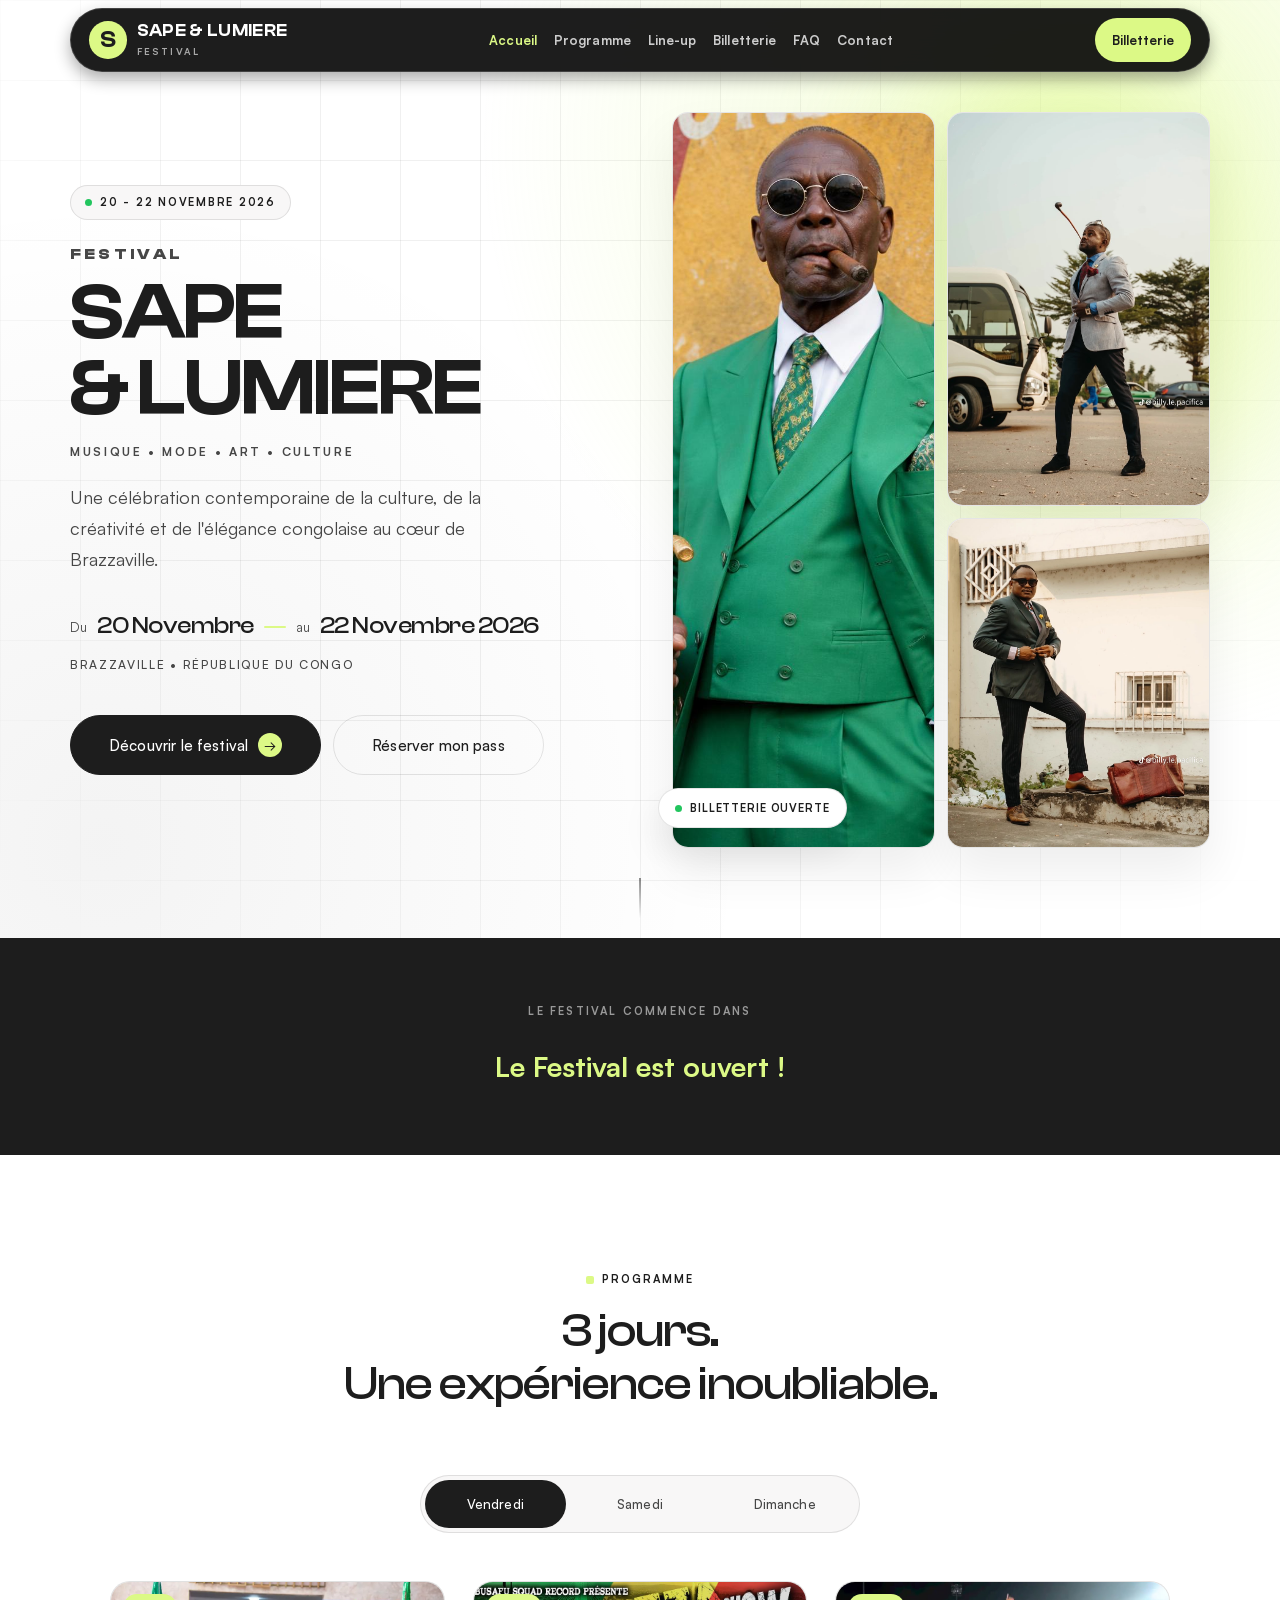
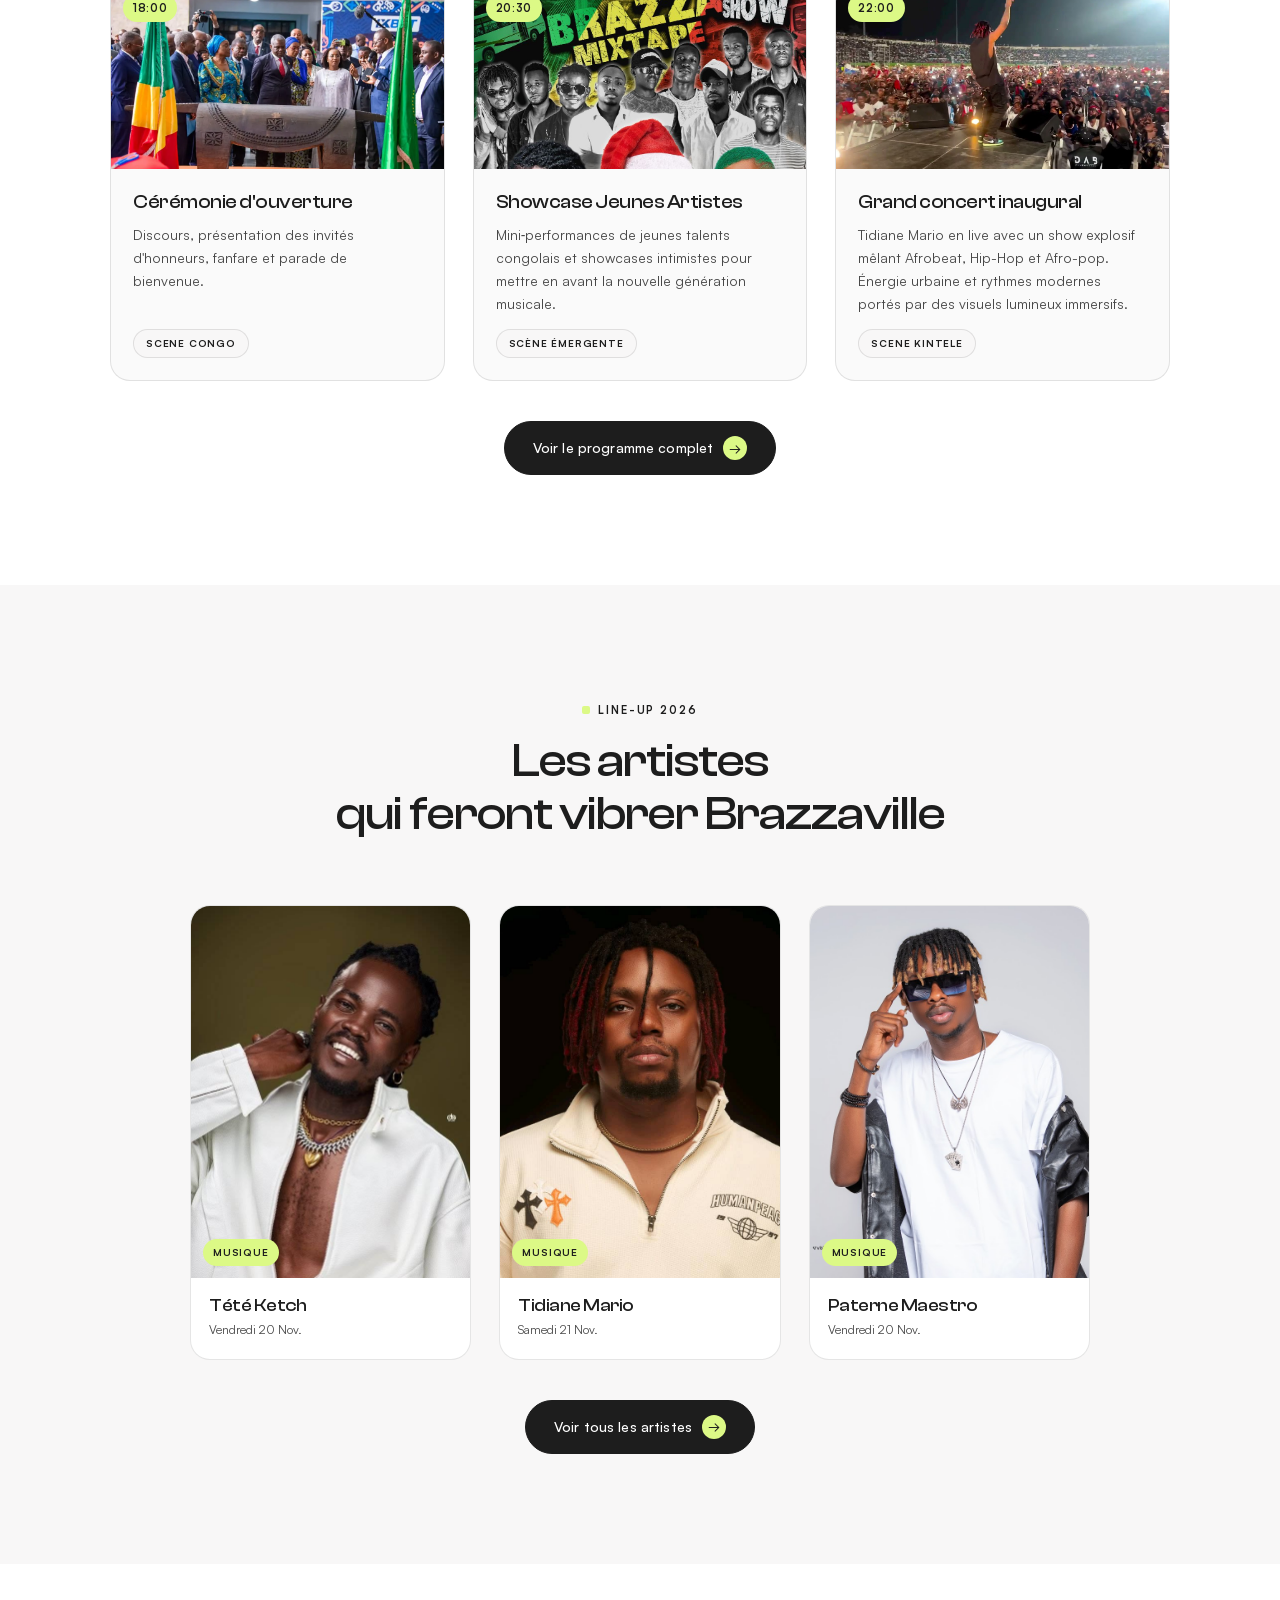
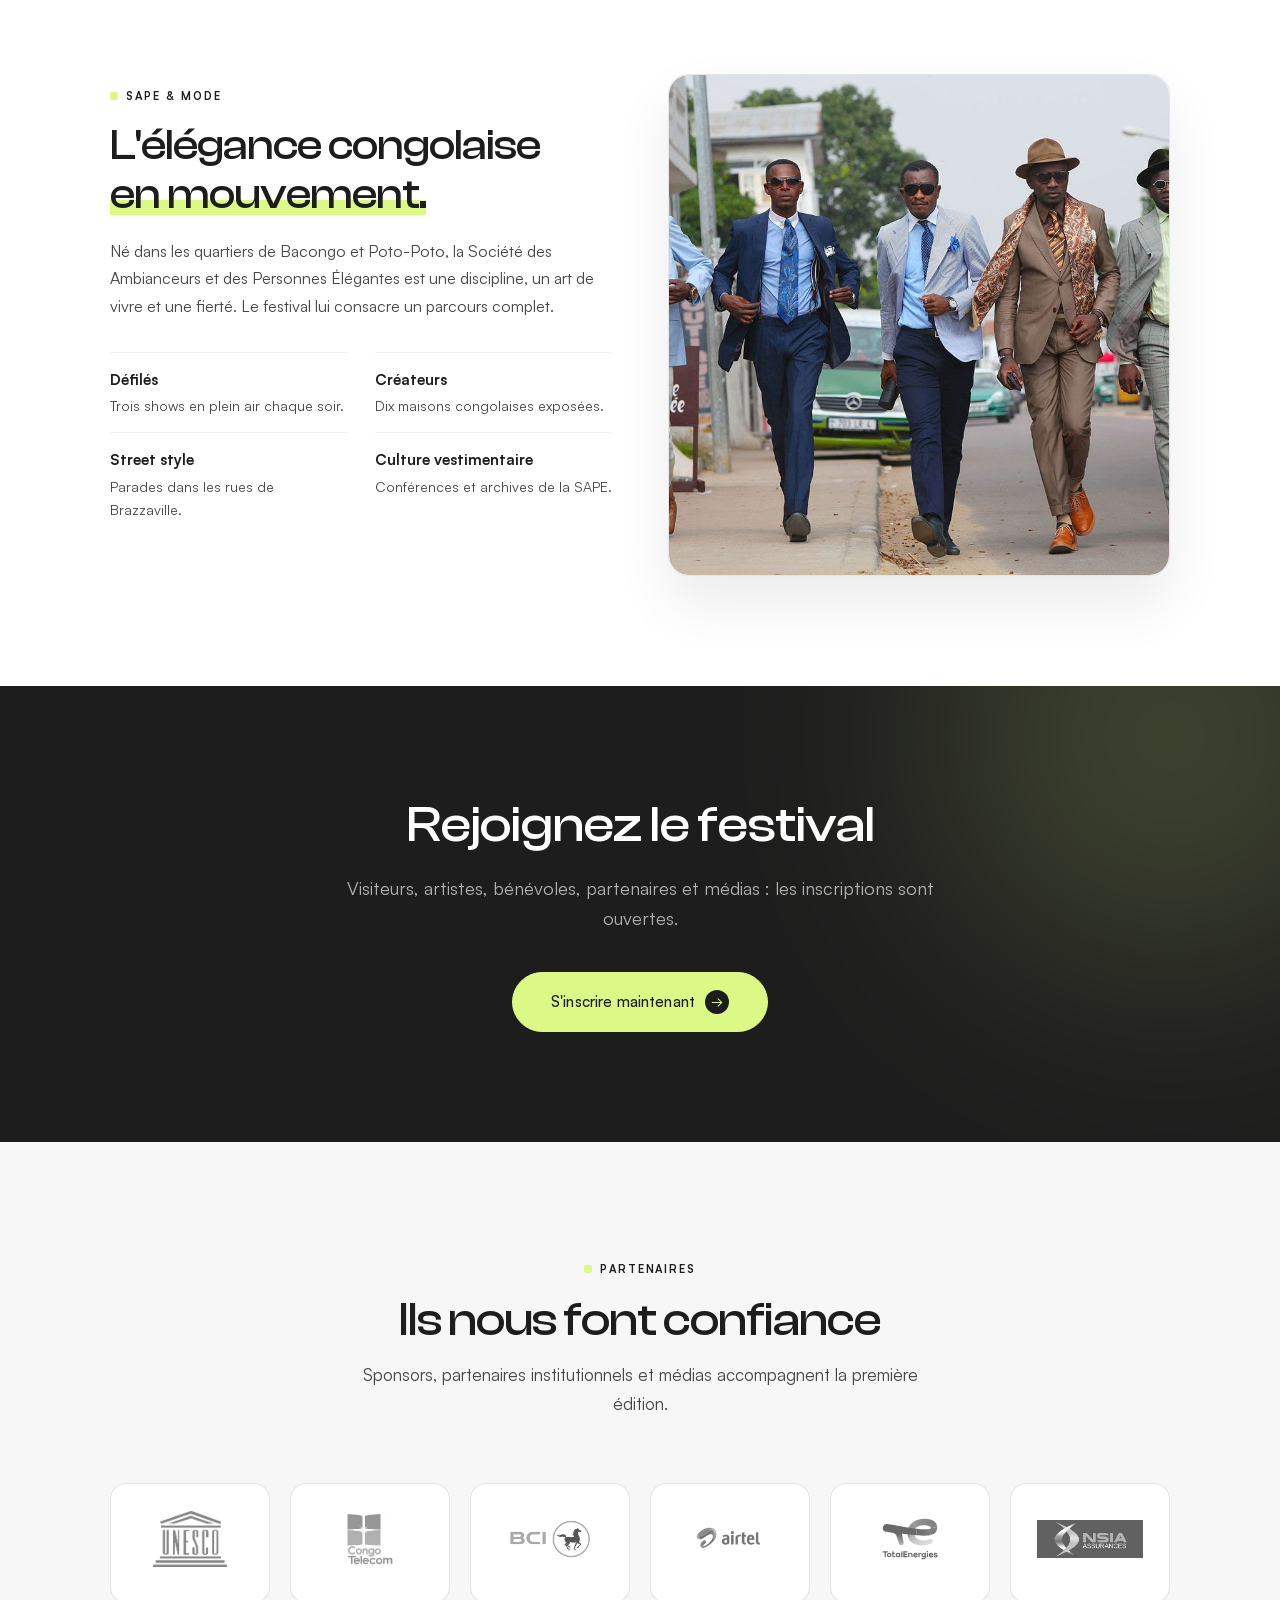
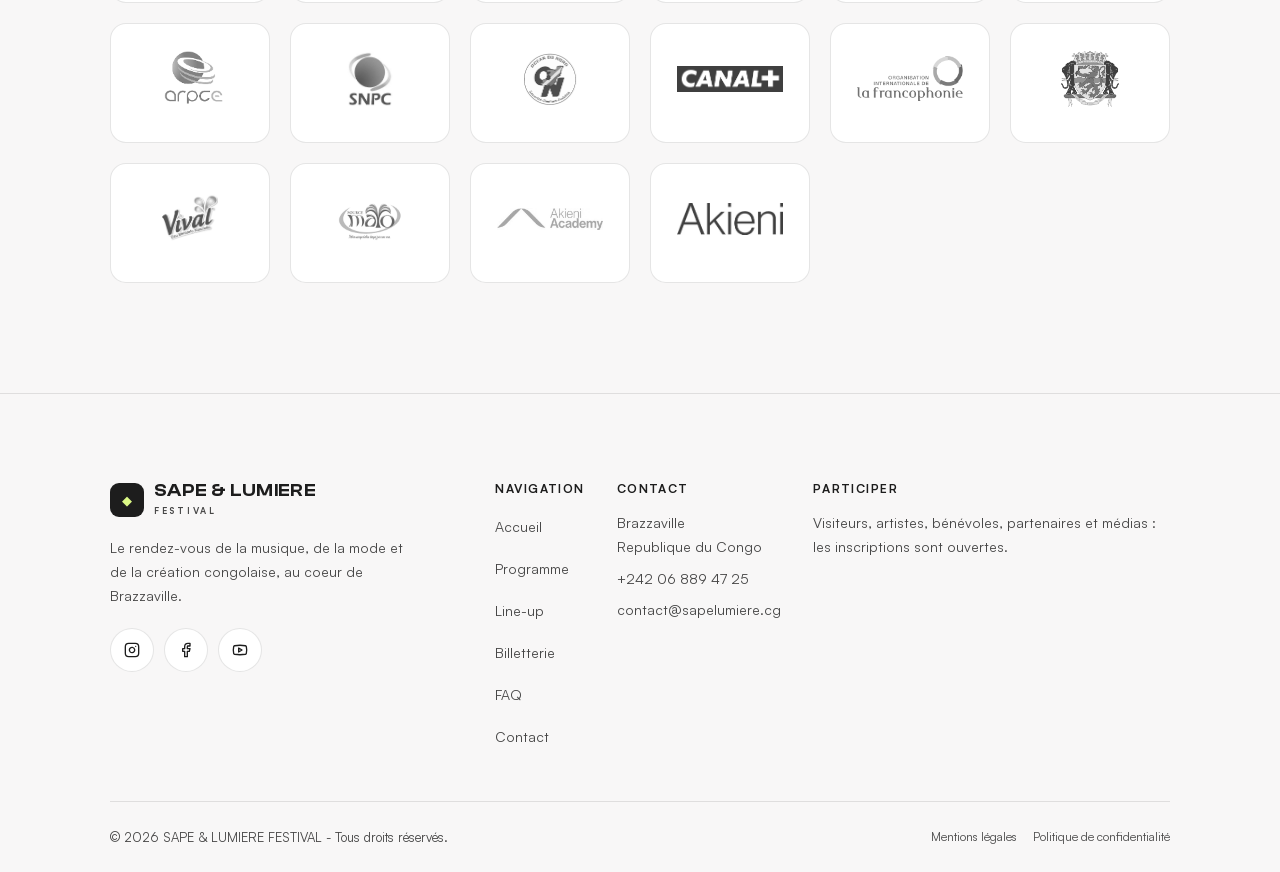
==== commit 7753cfd4: "fix: affichage de l'image dans la fiche artiste et modal sur l'accueil" ====
--- a/index.html
+++ b/index.html
@@ -478,8 +478,46 @@
             </div>
           </div>
         </div>
-      </section
+      </section>
     </main>
+
+    <!-- ARTIST MODAL -->
+    <div
+      class="artist-modal"
+      id="artist-modal"
+      role="dialog"
+      aria-modal="true"
+      aria-hidden="true"
+    >
+      <div class="artist-modal_overlay"></div>
+      <div class="artist-modal_panel">
+        <button class="artist-modal_close" aria-label="Fermer">&times;</button>
+        <img class="artist-modal_img" src="" alt="" />
+        <div class="artist-modal_body">
+          <span class="artist-modal_cat"></span>
+          <h2 class="artist-modal_name"></h2>
+          <div class="artist-modal_details">
+            <p class="artist-modal_detail">
+              <span class="artist-modal_label">Jour</span>
+              <span class="artist-modal_jour"></span>
+            </p>
+            <p class="artist-modal_detail">
+              <span class="artist-modal_label">Heure</span>
+              <span class="artist-modal_heure"></span>
+            </p>
+            <p class="artist-modal_detail">
+              <span class="artist-modal_label">Lieu</span>
+              <span class="artist-modal_lieu"></span>
+            </p>
+          </div>
+          <div class="artist-modal_sapeurs" style="display: none">
+            <p class="artist-modal_label">Sapeurs presents</p>
+            <ul class="artist-modal_sapeurs-list"></ul>
+          </div>
+          <p class="artist-modal_bio"></p>
+        </div>
+      </div>
+    </div>
 
     <!-- FOOTER -->
     <footer class="footer">
--- a/css/style.css
+++ b/css/style.css
@@ -318,33 +318,36 @@
    ============================================================ */
 .header {
   position: fixed;
-  top: 0;
+  top: max(8px, var(--safe-top));
   left: 0;
   right: 0;
   z-index: 1000;
-  height: var(--header-h);
+  display: flex;
+  align-items: center;
+  width: min(calc(100% - (var(--gutter) * 2)), var(--container));
+  height: 64px;
+  margin-inline: auto;
+  padding-inline: clamp(12px, 1.5vw, 18px);
+  border: 1px solid rgba(255, 255, 255, 0.16);
+  border-radius: 9999px;
+  background: rgba(10, 10, 10, 0.78);
+  box-shadow: 0 7px 11px rgba(0, 0, 0, 0.24);
+  backdrop-filter: blur(16px) saturate(135%);
+  -webkit-backdrop-filter: blur(16px) saturate(135%);
   transition:
-    background 0.35s var(--ease),
-    box-shadow 0.35s var(--ease),
-    border-color 0.35s var(--ease);
-  background: transparent;
-  border-bottom: 1px solid transparent;
-  padding-top: var(--safe-top);
+    background 0.32s var(--ease-out),
+    border-color 0.32s var(--ease-out),
+    box-shadow 0.32s var(--ease-out);
 }
 .header--scrolled {
-  background: rgba(255, 255, 255, 0.82);
-  backdrop-filter: blur(14px);
-  -webkit-backdrop-filter: blur(14px);
-  border-bottom: 1px solid var(--hairline);
-  box-shadow: none;
+  background: rgba(10, 10, 10, 0.92);
+  box-shadow: 0 7px 16px rgba(0, 0, 0, 0.32);
 }
 .header_inner {
   display: flex;
   align-items: center;
   justify-content: space-between;
-  max-width: var(--container);
-  margin: 0 auto;
-  padding-inline: var(--gutter);
+  width: 100%;
   height: 100%;
 }
 .header_logo {
@@ -356,27 +359,29 @@
   line-height: 1;
 }
 .header_logo::before {
-  content: "\25C6";
+  content: "S";
   grid-column: 1;
   grid-row: 1 / -1;
-  width: 38px;
-  height: 38px;
-  background: var(--ink);
-  color: var(--lime);
-  border-radius: 10px;
+  width: 2.35rem;
+  height: 2.35rem;
+  border-radius: 50%;
+  background: var(--lime);
+  color: var(--ink);
   display: grid;
   place-items: center;
-  font-size: 14px;
+  font-family: "Clash Display", sans-serif;
+  font-size: 1.45rem;
+  font-weight: 600;
   line-height: 1;
 }
 .header_logo-main {
   grid-column: 2;
   grid-row: 1;
   font-family: "Clash Display", sans-serif;
-  font-size: clamp(14px, 2vw, 17px);
+  font-size: 1.05rem;
   font-weight: 600;
   letter-spacing: 0.02em;
-  color: var(--ink);
+  color: var(--white);
   line-height: 1;
   white-space: nowrap;
 }
@@ -384,10 +389,10 @@
   grid-column: 2;
   grid-row: 2;
   font-family: "Satoshi", sans-serif;
-  font-size: clamp(7px, 1vw, 9px);
-  font-weight: 700;
-  letter-spacing: 0.3em;
-  color: var(--gray);
+  font-size: 0.6rem;
+  font-weight: 700;
+  letter-spacing: 0.25em;
+  color: rgba(255, 255, 255, 0.62);
   text-transform: uppercase;
   margin-top: 3px;
 }
@@ -396,50 +401,50 @@
 }
 .header_menu {
   display: flex;
-  gap: clamp(16px, 2.5vw, 30px);
+  align-items: center;
+  gap: clamp(8px, 1.3vw, 22px);
 }
 .header_link {
-  font-size: clamp(12px, 1.2vw, 13px);
-  font-weight: 500;
+  display: inline-flex;
+  align-items: center;
+  min-height: 44px;
+  padding-block: 12px;
+  font-family: "Satoshi", sans-serif;
+  font-size: 0.8125rem;
+  font-weight: 600;
   letter-spacing: 0.01em;
-  text-transform: none;
-  color: var(--gray);
-  transition: color 0.3s;
+  color: rgba(255, 255, 255, 0.78);
+  transition: color 0.18s var(--ease-out);
   position: relative;
-  padding: 6px 0;
 }
 .header_link:hover,
+.header_link:focus-visible,
 .header_link.active {
-  color: var(--ink);
-}
-.header_link.active::after {
-  content: "";
-  position: absolute;
-  bottom: -2px;
-  left: 0;
-  right: 0;
-  height: 2px;
-  background: var(--lime);
-  border-radius: 2px;
+  color: var(--lime);
 }
 .header_cta {
   display: none;
   align-items: center;
   justify-content: center;
-  padding: 10px 22px;
-  background: var(--ink);
-  color: var(--white);
-  font-size: 13px;
-  font-weight: 500;
-  letter-spacing: 0.01em;
-  text-transform: none;
+  min-height: 44px;
+  padding: 0.55rem 1rem;
+  border: 1px solid transparent;
   border-radius: 9999px;
-  transition: all 0.3s var(--ease);
-  min-height: 40px;
-}
-.header_cta:hover {
-  background: #000000;
-  transform: translateY(-1px);
+  background: var(--lime);
+  color: var(--ink);
+  font-family: "Satoshi", sans-serif;
+  font-size: 0.8125rem;
+  font-weight: 700;
+  transition:
+    background-color 0.18s var(--ease-out),
+    transform 0.18s var(--ease-out);
+}
+.header_cta:hover,
+.header_cta:focus-visible {
+  background: var(--lime-strong);
+}
+.header_cta:active {
+  transform: scale(0.96);
 }
 .header_hamburger {
   display: flex;
@@ -455,9 +460,9 @@
 .header_hamburger-line {
   width: 22px;
   height: 2px;
-  background: var(--ink);
+  background: var(--white);
   border-radius: 2px;
-  transition: all 0.3s var(--ease);
+  transition: all 0.3s var(--ease-out);
 }
 .header_hamburger[aria-expanded="true"] .header_hamburger-line:nth-child(1) {
   transform: translateY(7px) rotate(45deg);
@@ -472,89 +477,84 @@
 /* --- MOBILE MENU --- */
 .mobile-menu {
   position: fixed;
-  inset: 0;
-  z-index: 2000;
+  z-index: 900;
+  top: calc(max(8px, var(--safe-top)) + 64px + 8px);
+  left: var(--gutter);
+  right: var(--gutter);
   pointer-events: none;
   visibility: hidden;
+  opacity: 0;
+  transition:
+    opacity 0.32s var(--ease-out),
+    visibility 0.32s var(--ease-out);
 }
 .mobile-menu.open {
   pointer-events: auto;
   visibility: visible;
+  opacity: 1;
 }
 .mobile-menu_overlay {
-  position: absolute;
-  inset: 0;
-  background: rgba(0, 0, 0, 0.35);
-  opacity: 0;
-  transition: opacity 0.35s var(--ease);
-}
-.mobile-menu.open .mobile-menu_overlay {
-  opacity: 1;
+  display: none;
 }
 .mobile-menu_panel {
-  position: absolute;
-  top: 0;
-  right: 0;
-  bottom: 0;
-  width: min(85vw, 380px);
-  background: var(--white);
-  border-left: 1px solid var(--hairline-md);
-  transform: translateX(100%);
-  transition: transform 0.4s var(--ease-out);
-  padding: 24px;
-  padding-top: calc(24px + var(--safe-top));
-  padding-bottom: calc(24px + var(--safe-bottom));
-  display: flex;
+  position: relative;
+  display: flex;
+  width: 100%;
   flex-direction: column;
-  overflow-y: auto;
-  -webkit-overflow-scrolling: touch;
+  gap: 0.5rem;
+  padding: 1rem;
+  border: 1px solid rgba(255, 255, 255, 0.16);
+  border-radius: 12px;
+  background: var(--ink);
+  box-shadow: 0 8px 0 rgba(0, 0, 0, 0.28);
+  transform: translateY(-0.75rem);
+  transition: transform 0.32s var(--ease-out);
 }
 .mobile-menu.open .mobile-menu_panel {
-  transform: translateX(0);
+  transform: translateY(0);
 }
 .mobile-menu_close {
-  align-self: flex-end;
-  font-size: 28px;
-  color: var(--ink);
-  padding: 8px;
-  margin-bottom: 24px;
-  min-width: 44px;
+  display: none;
+}
+.mobile-menu_list {
+  display: flex;
+  flex-direction: column;
+  gap: 0.5rem;
+}
+.mobile-menu_link {
+  display: flex;
+  align-items: center;
   min-height: 44px;
+  padding-inline: 0.75rem;
+  border-radius: 8px;
+  font-family: "Satoshi", sans-serif;
+  font-size: 0.95rem;
+  font-weight: 600;
+  color: rgba(255, 255, 255, 0.78);
+  transition:
+    color 0.18s var(--ease-out),
+    background-color 0.18s var(--ease-out);
+}
+.mobile-menu_link:hover,
+.mobile-menu_link:focus-visible {
+  color: var(--lime);
+  background: rgba(255, 255, 255, 0.05);
+}
+.mobile-menu_cta {
   display: flex;
   align-items: center;
   justify-content: center;
-}
-.mobile-menu_list {
-  display: flex;
-  flex-direction: column;
-}
-.mobile-menu_link {
-  padding: 16px 0;
-  font-family: "Clash Display", sans-serif;
-  font-size: clamp(20px, 5vw, 22px);
-  font-weight: 500;
-  letter-spacing: -0.5px;
-  color: var(--ink);
-  border-bottom: 1px solid var(--hairline);
-  transition: color 0.3s;
+  width: 100%;
   min-height: 48px;
-  display: flex;
-  align-items: center;
-}
-.mobile-menu_link:hover {
-  color: var(--gray);
-}
-.mobile-menu_cta {
-  display: block;
-  margin-top: 24px;
-  padding: 16px;
+  margin-top: 0.5rem;
+  padding: 0.75rem 1rem;
+  border-radius: 9999px;
+  background: var(--lime);
+  color: var(--ink);
+  font-family: "Satoshi", sans-serif;
+  font-size: 0.875rem;
+  font-weight: 700;
   text-align: center;
-  background: var(--ink);
-  color: var(--white);
-  font-size: 14px;
-  font-weight: 500;
-  border-radius: 9999px;
-  min-height: 52px;
 }
 
 /* ============================================================
@@ -1213,6 +1213,7 @@
   overflow: hidden;
   max-width: 360px;
   width: 88%;
+  max-height: 88dvh;
   display: flex;
   flex-direction: column;
   transform: scale(0.94);
@@ -1245,14 +1246,17 @@
 }
 .artist-modal_img {
   width: 100%;
-  aspect-ratio: 16/9;
+  height: clamp(240px, 40vh, 340px);
   object-fit: cover;
+  object-position: center 20%;
   display: block;
-  max-height: 150px;
+  flex-shrink: 0;
+  background: var(--bone);
 }
 .artist-modal_body {
   padding: 16px;
   overflow-y: auto;
+  min-height: 0;
   -webkit-overflow-scrolling: touch;
 }
 .artist-modal_cat {
@@ -2094,20 +2098,22 @@
 @media (min-width: 768px) {
   .artist-modal_panel {
     display: grid;
-    grid-template-columns: 160px 1fr;
+    grid-template-columns: 220px 1fr;
     grid-template-rows: 1fr;
-    max-width: 440px;
-    width: 85%;
+    max-width: 540px;
+    width: 72%;
+    min-height: 320px;
   }
   .artist-modal_img {
     grid-row: 1 / -1;
-    aspect-ratio: auto;
-    height: 100%;
-    max-height: none;
+    height: 320px;
+    align-self: start;
+    object-position: center 20%;
   }
   .artist-modal_body {
     overflow-y: auto;
-    padding: 14px;
+    padding: 22px;
+    min-height: 0;
   }
   .hero_inner {
     grid-template-columns: 1fr 1fr;
@@ -2130,9 +2136,9 @@
 }
 
 /* ============================================================
-   RESPONSIVE - DESKTOP (1024px+) - Show nav, hide hamburger
-   ============================================================ */
-@media (min-width: 1024px) {
+   RESPONSIVE - NAV DESKTOP (760px+) - Show nav, hide hamburger
+   ============================================================ */
+@media (min-width: 760px) {
   .header_nav {
     display: block;
   }
@@ -2142,6 +2148,23 @@
   .header_cta {
     display: inline-flex;
   }
+}
+
+@media (max-width: 759px) {
+  .header_logo-main {
+    font-size: 0.86rem;
+    letter-spacing: 0.04em;
+  }
+  .header_logo-sub {
+    font-size: 0.55rem;
+    letter-spacing: 0.2em;
+  }
+}
+
+/* ============================================================
+   RESPONSIVE - DESKTOP (1024px+)
+   ============================================================ */
+@media (min-width: 1024px) {
   .hero_title-line--2 {
     font-size: clamp(56px, 7vw, 80px);
   }
